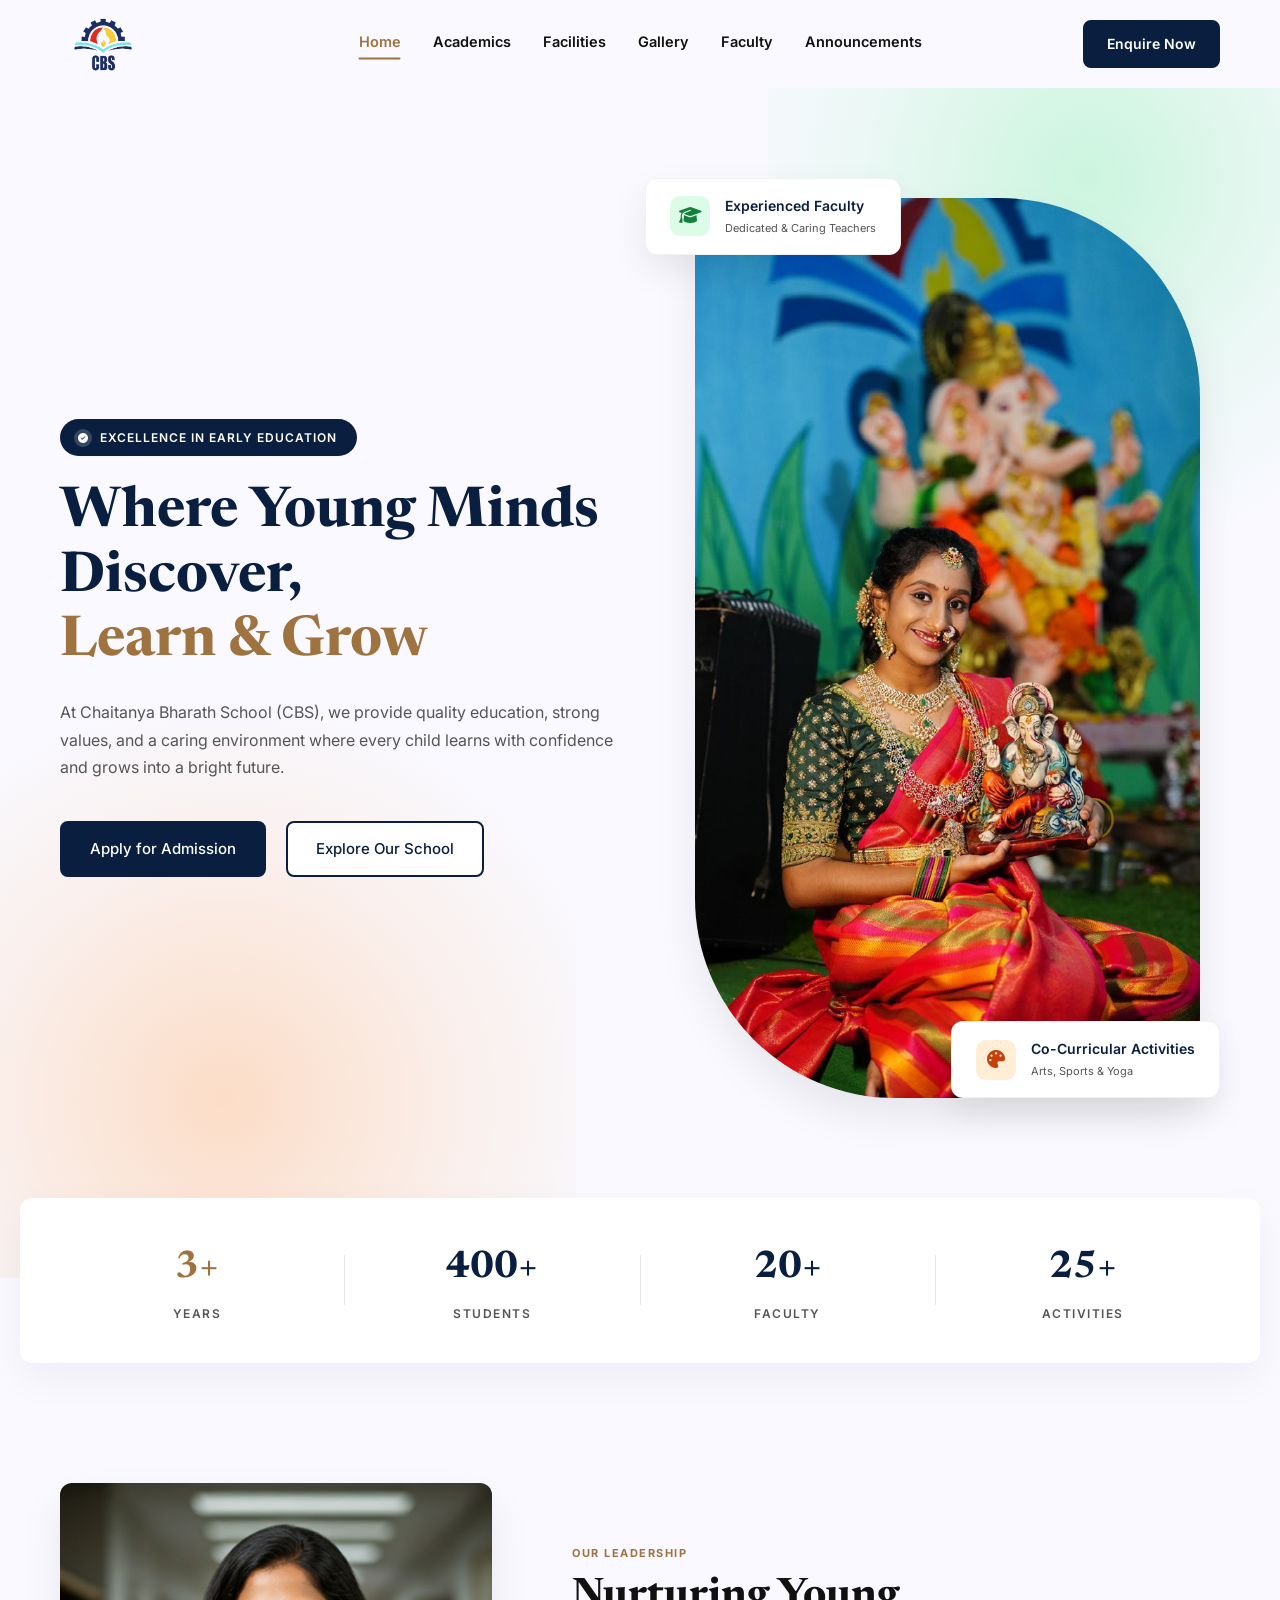
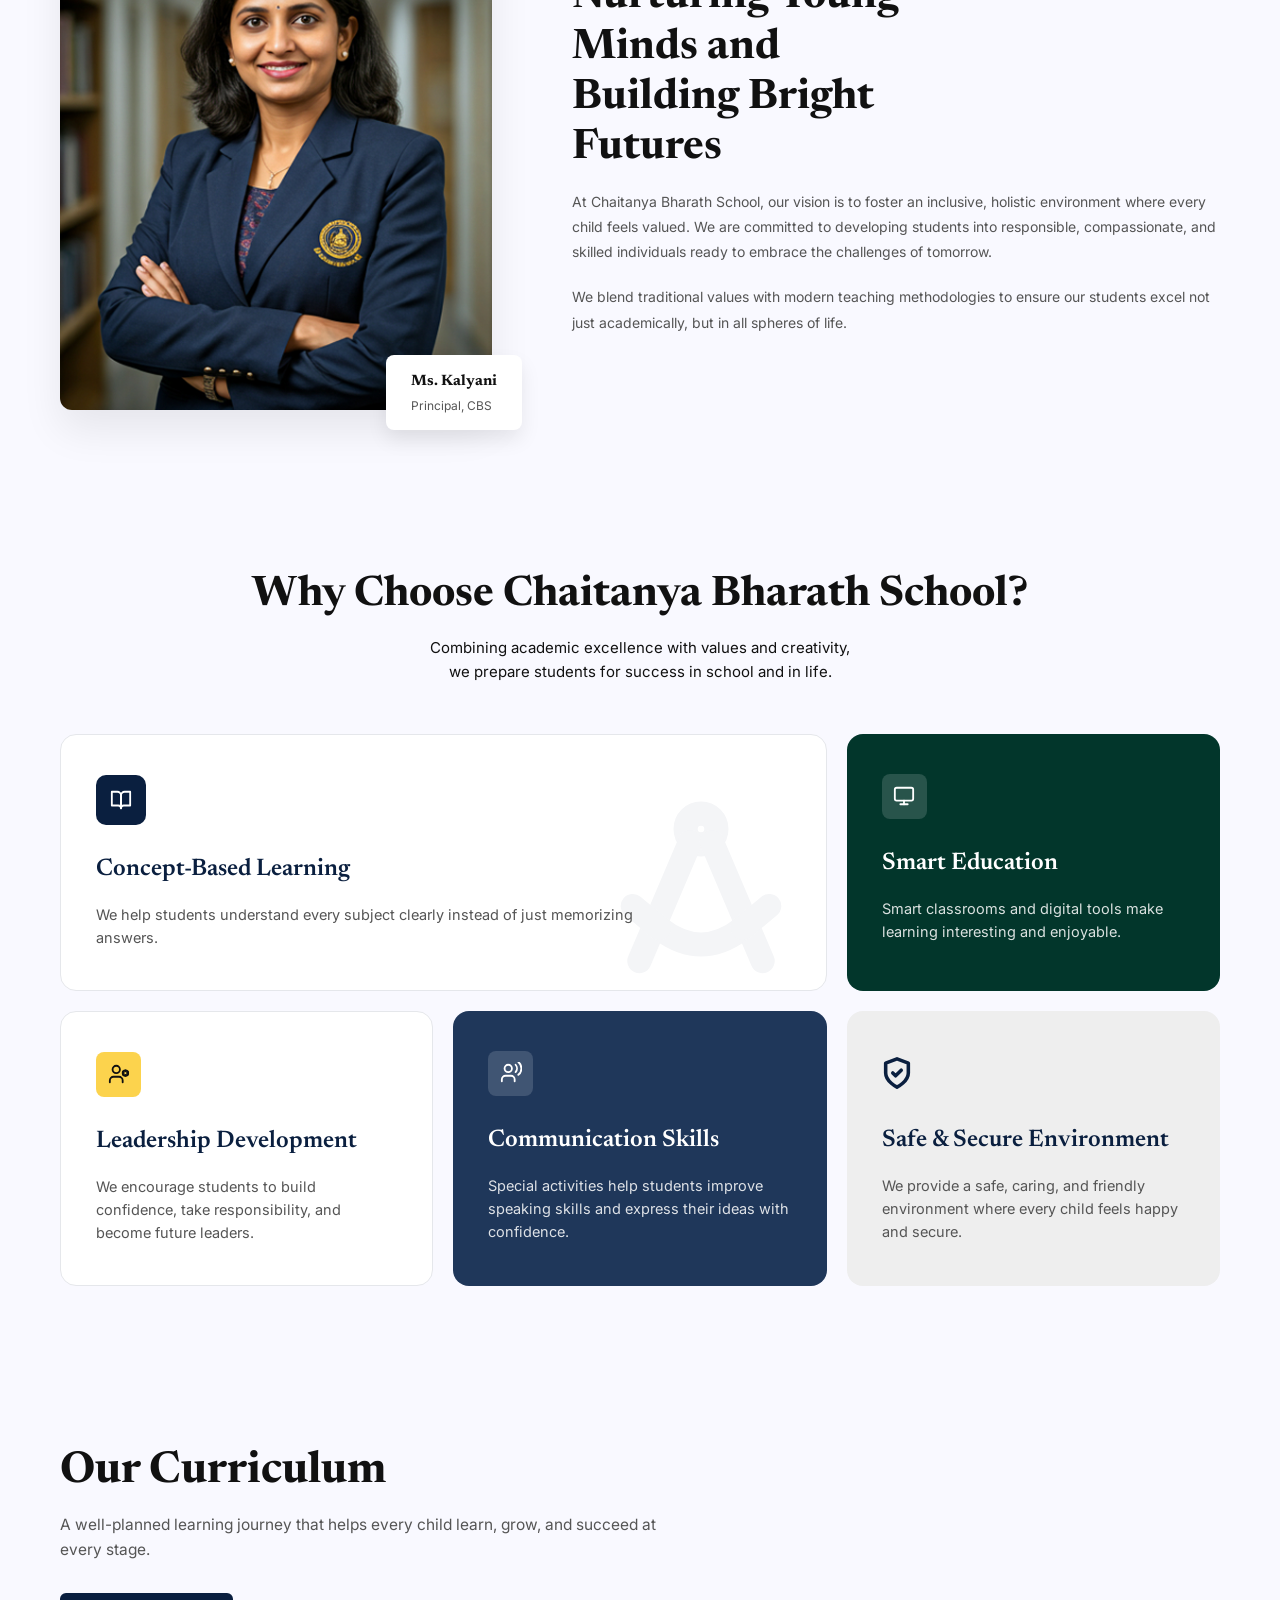
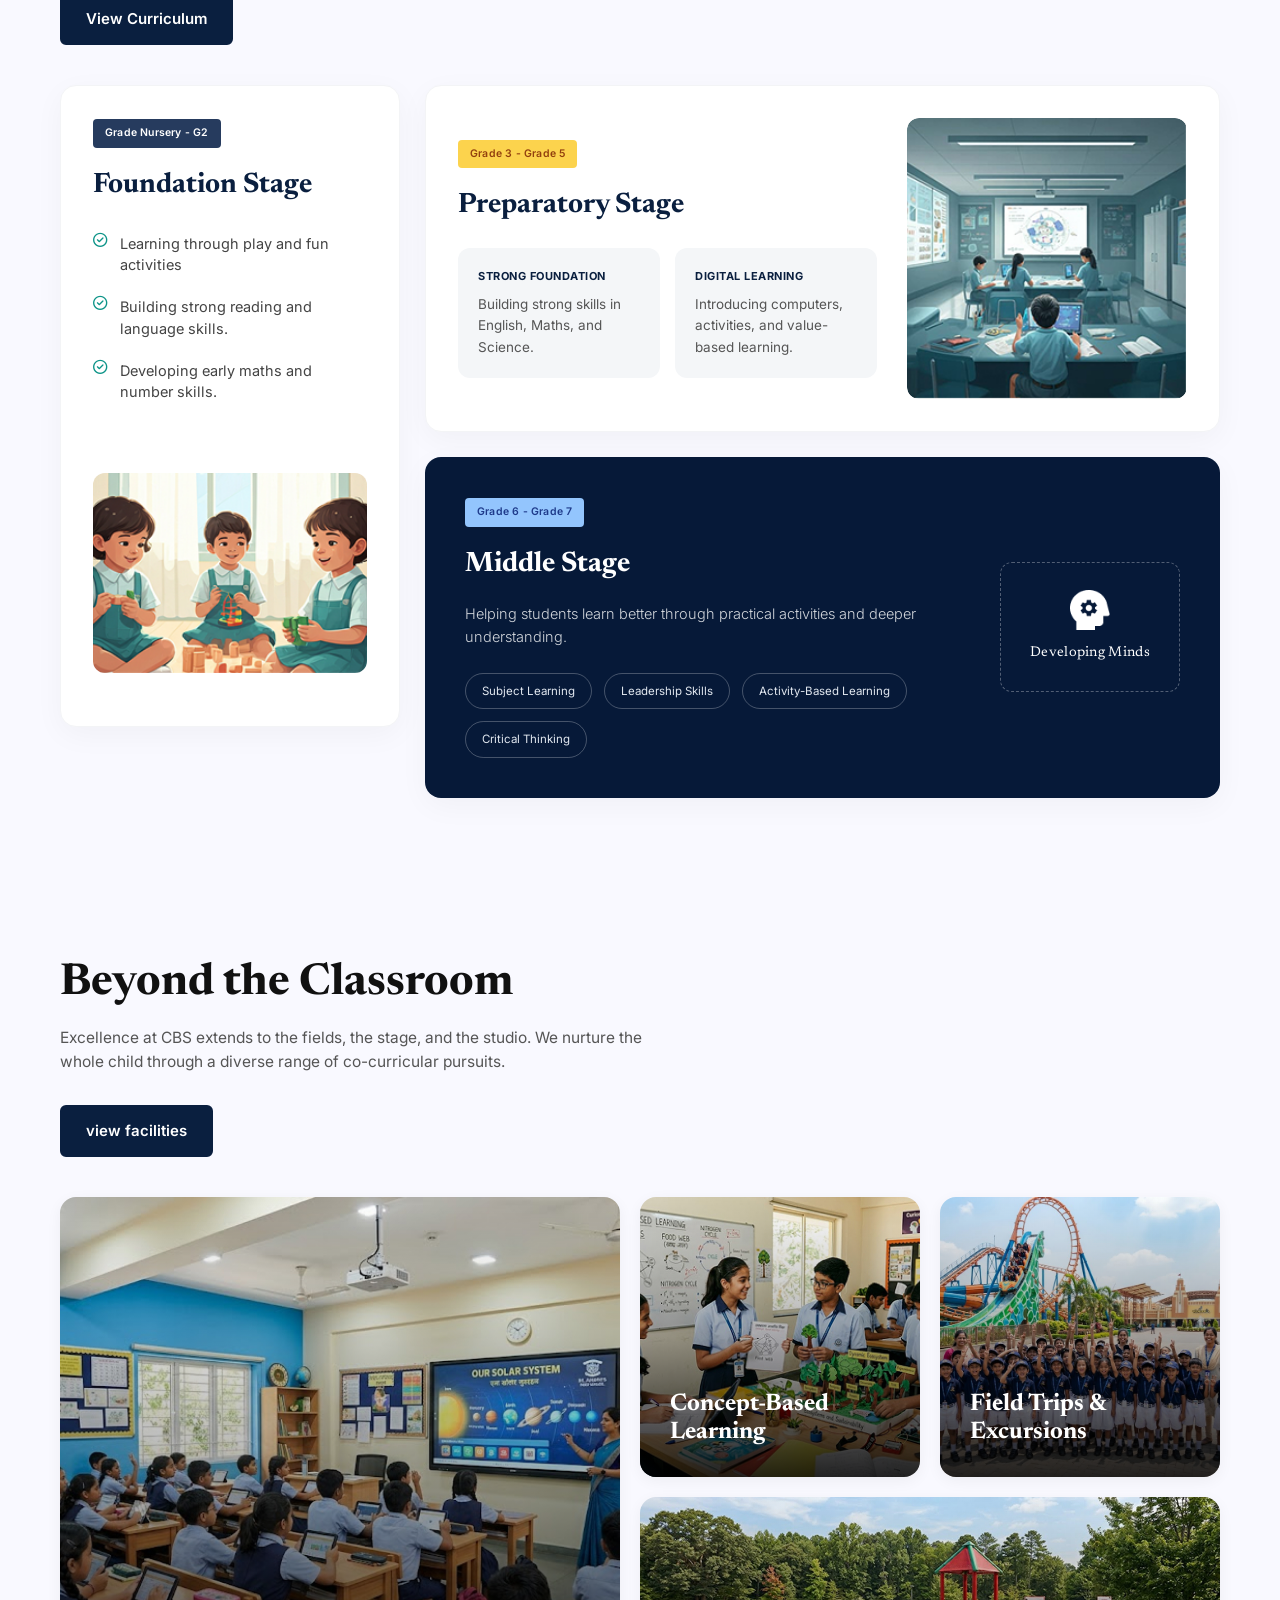
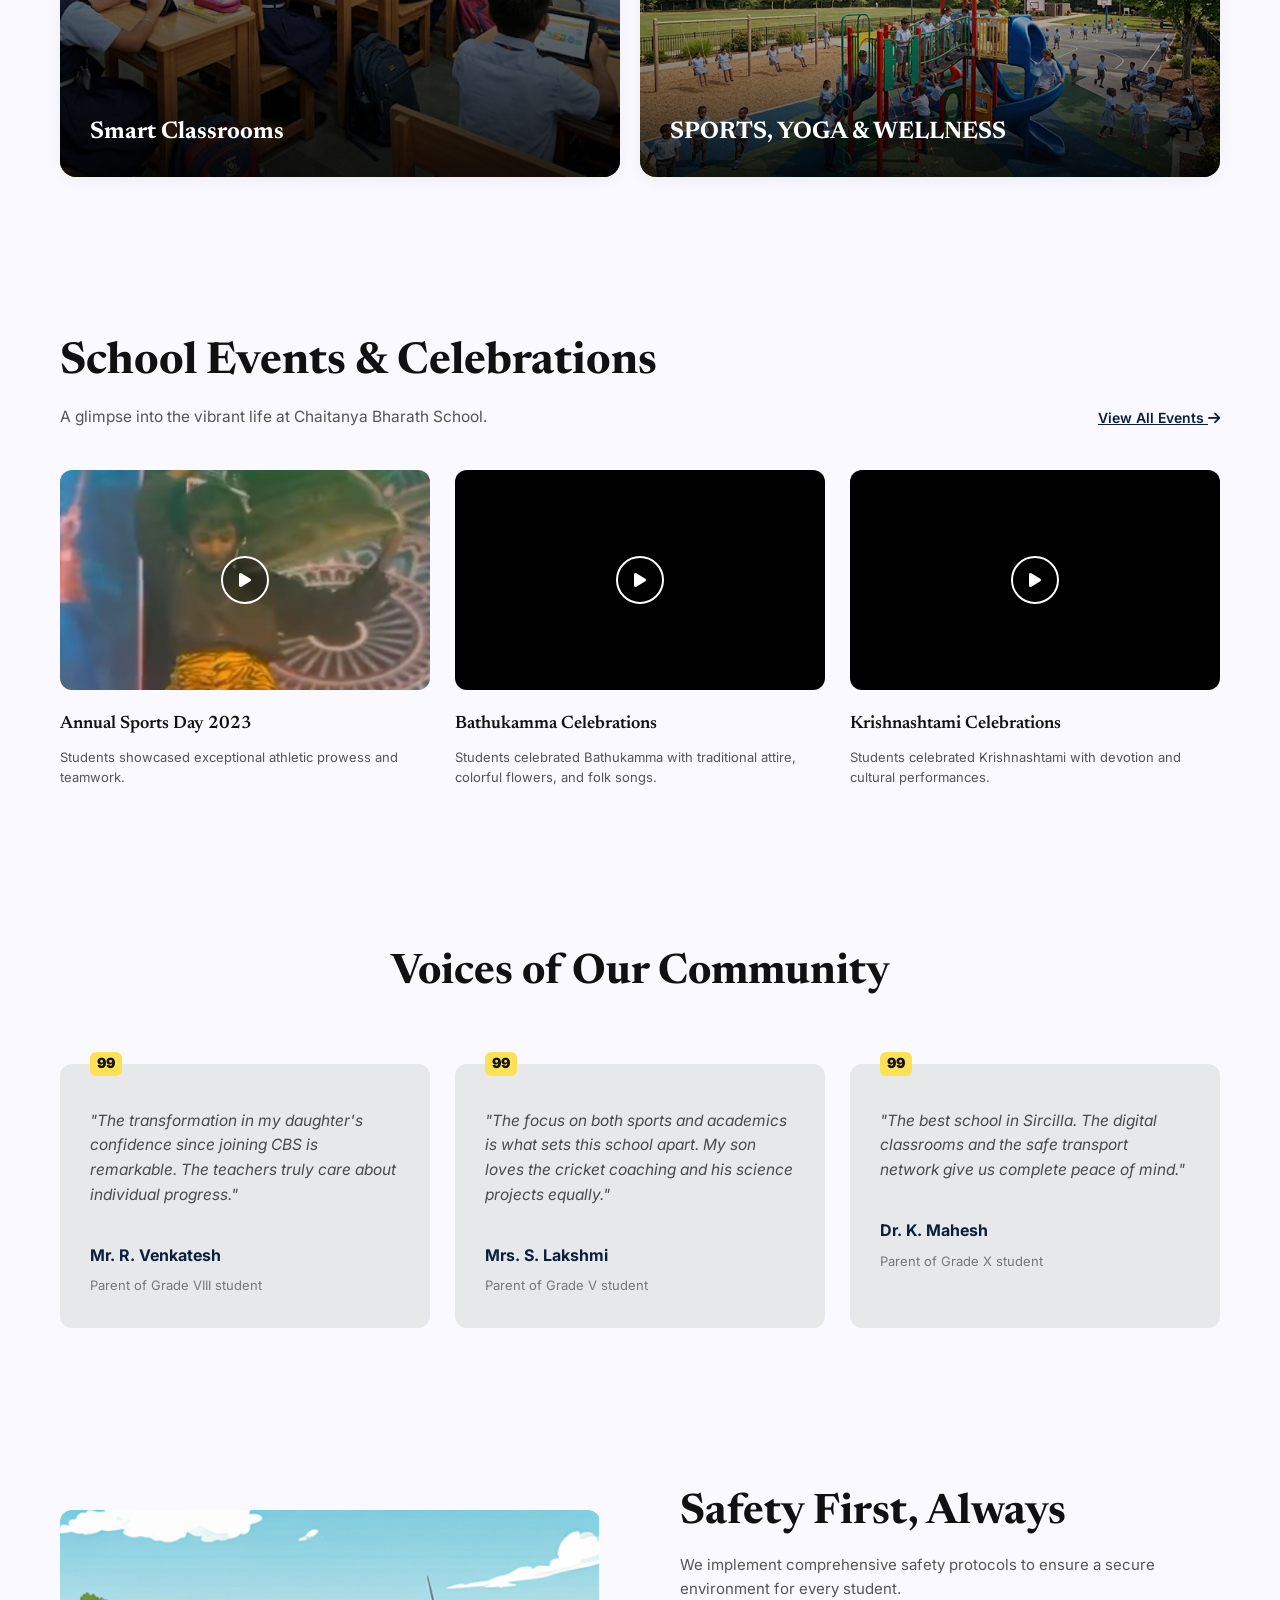
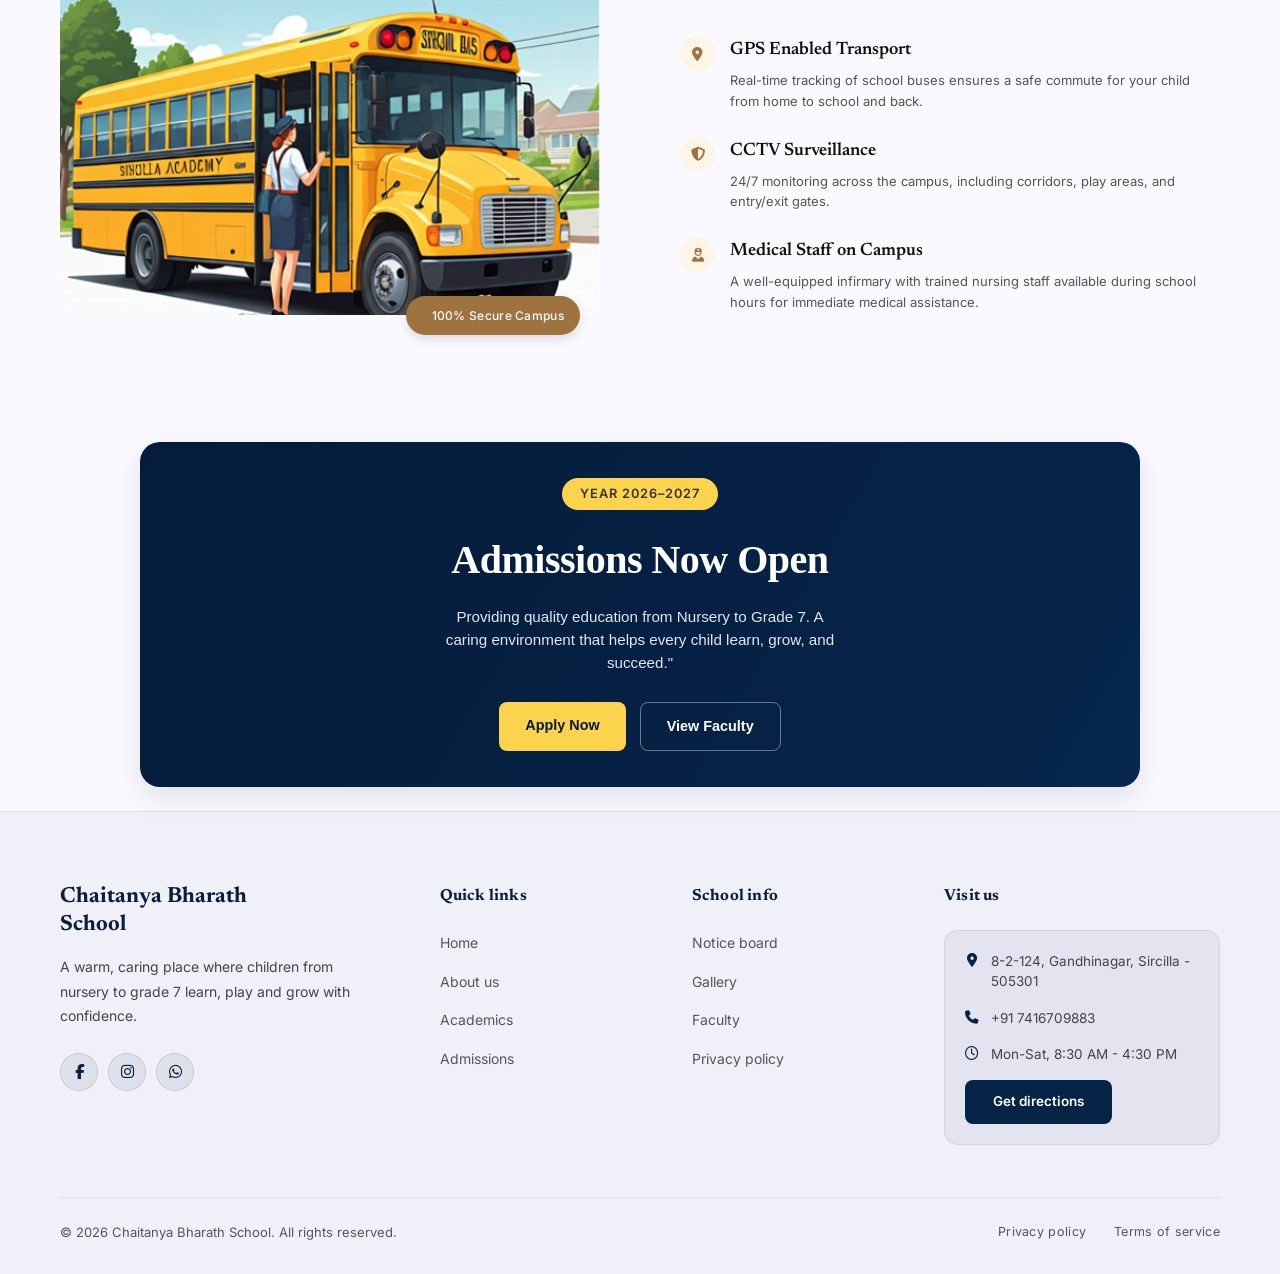
==== index.html @ 5faa3b4c "Add hidden H1 for SEO" ====
<!DOCTYPE html>
<html lang="en">
<head>
<meta charset="UTF-8">
<meta name="viewport" content="width=device-width, initial-scale=1.0">

<!-- ============ PRIMARY SEO META TAGS ============ -->
<title>Chaitanya Bharath School | Best English Medium School in Sircilla</title>
<meta name="description" content="Chaitanya Bharath School in Sircilla offers quality English medium education from Nursery to Grade 7 with smart classrooms, experienced teachers, sports, personality development, and holistic learning. Admissions open.">
<meta name="robots" content="index, follow, max-image-preview:large">
<meta name="author" content="Chaitanya Bharath School">

<!-- NOTE: replace with your real live domain before publishing -->
<link rel="canonical" href="https://www.chaitanyabharathschool.com/">

<!-- ============ OPEN GRAPH (Facebook / WhatsApp / LinkedIn) ============ -->
<meta property="og:type" content="website">
<meta property="og:title" content="Chaitanya Bharath School | Best School in Sircilla">
<meta property="og:description" content="Admissions Open. Nursery to Grade 7. Smart Classrooms. Experienced Faculty. Holistic Learning.">
<meta property="og:image" content="https://www.chaitanyabharathschool.com/hero.jpeg">
<meta property="og:url" content="https://www.chaitanyabharathschool.com/">
<meta property="og:site_name" content="Chaitanya Bharath School">
<meta property="og:locale" content="en_IN">

<!-- ============ TWITTER CARD ============ -->
<meta name="twitter:card" content="summary_large_image">
<meta name="twitter:title" content="Chaitanya Bharath School">
<meta name="twitter:description" content="Best School in Sircilla providing quality education from Nursery to Grade 7.">
<meta name="twitter:image" content="https://www.chaitanyabharathschool.com/hero.jpeg">

<!-- ============ GEO TAGS ============ -->
<meta name="geo.region" content="IN-TG">
<meta name="geo.placename" content="Sircilla">
<meta name="geo.position" content="18.3879366;78.8088325">
<meta name="ICBM" content="18.3879366,78.8088325">

<!-- ============ THEME / ICONS ============ -->
<meta name="theme-color" content="#0A1F44">
<link rel="icon" href="logo1.png">
<link rel="apple-touch-icon" href="logo1.png">

<!-- ============ PERFORMANCE / PWA ============ -->
<link rel="preload" as="image" href="hero.jpeg">
<link rel="dns-prefetch" href="//fonts.googleapis.com">
<link rel="dns-prefetch" href="//fonts.gstatic.com">
<link rel="manifest" href="/manifest.webmanifest">
<meta name="msapplication-TileColor" content="#0A1F44">

<link rel="preconnect" href="https://fonts.googleapis.com">
<link rel="preconnect" href="https://fonts.gstatic.com" crossorigin>
<!-- Updated Fonts: Inter for paragraphs, Newsreader for headings -->
<link href="https://fonts.googleapis.com/css2?family=Inter:wght@300;400;500;600;700&family=Newsreader:opsz,wght@6..72,400;6..72,500;6..72,600;6..72,700&display=swap" rel="stylesheet">
<link rel="stylesheet" href="https://cdnjs.cloudflare.com/ajax/libs/font-awesome/6.4.0/css/all.min.css">
<link rel="stylesheet" href="css/style.css">
<link rel="stylesheet" href="css/homepage.css">

<!-- ============ STRUCTURED DATA (JSON-LD) ============ -->
<script type="application/ld+json">
{
  "@context": "https://schema.org",
  "@type": "School",
  "name": "Chaitanya Bharath School",
  "url": "https://www.chaitanyabharathschool.com",
  "logo": "https://www.chaitanyabharathschool.com/logo1.png",
  "image": "https://www.chaitanyabharathschool.com/hero.jpeg",
  "description": "Chaitanya Bharath School provides quality education from Nursery to Grade 7 with smart classrooms, experienced teachers, sports, and holistic development in Sircilla, Telangana.",
  "telephone": "+91-7416709883",
  "email": "chaitanyabharathschool@gmail.com",
  "address": {
    "@type": "PostalAddress",
    "streetAddress": "8-2-124, Gandhinagar",
    "addressLocality": "Sircilla",
    "addressRegion": "Telangana",
    "postalCode": "505301",
    "addressCountry": "IN"
  },
  "openingHours": [
    "Mo-Sa 08:30-16:30"
  ],
  "hasMap": "https://maps.google.com/?q=8-2-124+Gandhinagar+Sircilla",
  "contactPoint": {
    "@type": "ContactPoint",
    "telephone": "+91-7416709883",
    "contactType": "Admissions"
  },
  "sameAs": [
    "https://www.instagram.com/chaitanyabharathschool"
  ]
}
</script>

<script type="application/ld+json">
{
  "@context": "https://schema.org",
  "@type": "WebSite",
  "name": "Chaitanya Bharath School",
  "url": "https://www.chaitanyabharathschool.com"
}
</script>

<script type="application/ld+json">
{
  "@context": "https://schema.org",
  "@type": "BreadcrumbList",
  "itemListElement": [
    {
      "@type": "ListItem",
      "position": 1,
      "name": "Home",
      "item": "https://www.chaitanyabharathschool.com/"
    }
  ]
}
</script>

<!-- Page loading animation -->
<style>
:root{
--loader-navy:#1f2f6e;
}
html.is-loading{ overflow:hidden; }
#pageLoader{
position:fixed;
inset:0;
z-index:9999;
height:100vh;
display:flex;
flex-direction:column;
align-items:center;
justify-content:center;
background:#ffffff;
transition:opacity 0.5s ease, visibility 0.5s ease;
}
#pageLoader img{
width:110px;
}
#pageLoader .track{
width:220px;
height:6px;
background:#eef0f8;
border-radius:6px;
overflow:hidden;
margin-top:22px;
}
#pageLoader .bar{
height:100%;
width:0%;
border-radius:6px;
background:var(--loader-navy);
animation: barFill 2.2s ease-in-out infinite;
}
@keyframes barFill{
0%{ width:0%; }
90%{ width:100%; }
100%{ width:100%; }
}
#pageLoader.loader-hidden{
opacity:0;
visibility:hidden;
pointer-events:none;
}
.visually-hidden{
position:absolute;
width:1px;
height:1px;
padding:0;
margin:-1px;
overflow:hidden;
clip:rect(0,0,0,0);
white-space:nowrap;
border:0;
}
</style>
</head>
<body class="is-loading">
<h1 class="visually-hidden">Chaitanya Bharath School | Best English Medium School in Sircilla, Telangana</h1>
<div id="pageLoader">
<img src="logo1.png" alt="CBS Logo">
<div class="track"><div class="bar"></div></div>
</div>
<header class="header">
<div class="container">
<a href="#" class="logo-area">
<img src="logo1.png" alt="Chaitanya Bharath School logo" class="logo-image-fixed">
</a>
<nav class="nav-links" id="navLinks" aria-label="Primary Navigation">
<a href="index.html" class="active">Home</a>
<a href="academics.html">Academics</a>
<a href="facilities.html">Facilities</a>
<a href="gallery.html">Gallery</a>
<a href="faculty.html">Faculty</a>
<a href="announcement.html">Announcements</a>
<a href="contact.html" class="nav-cta nav-cta-mobile">Enquire Now</a> <!-- ADD THIS LINE -->
</nav>
<a href="contact.html" class="nav-cta nav-cta-desktop">Enquire Now</a>
<button class="nav-toggle" id="navToggle" aria-label="Toggle menu">
<i class="fa-solid fa-bars"></i>
</button>
</div>
</header>
<section class="hero">
<div class="container">
<!-- Mobile/Tablet: image block comes first -->
<div class="hero-image-wrapper">
<img src="hero.jpeg" alt="Students learning in a smart classroom at Chaitanya Bharath School, Sircilla, Telangana" class="hero-img-main" width="1600" height="900" loading="eager" fetchpriority="high" decoding="async">
<div class="floating-badge badge-top">
<div class="icon-circle icon-green"><i class="fa-solid fa-graduation-cap"></i></div>
<div class="badge-text">
<strong>Experienced Faculty</strong>
<span>Dedicated & Caring Teachers</span>
</div>
</div>
<div class="floating-badge badge-bottom">
<div class="icon-circle icon-orange"><i class="fa-solid fa-palette"></i></div>
<div class="badge-text">
<strong>Co-Curricular Activities</strong>
<span>Arts, Sports & Yoga</span>
</div>
</div>
</div>
<!-- Text content -->
<div class="hero-content">
<div class="hero-tagline">
<i class="fa-solid fa-circle-check"></i> EXCELLENCE IN EARLY EDUCATION
</div>
<h1 class="hero-title">Where Young Minds<br>Discover,<br><span>Learn & Grow</span></h1>
<p class="hero-desc">At Chaitanya Bharath School (CBS), we provide quality education, strong values, and a caring environment where every child learns with confidence and grows into a bright future.</p>
<div class="hero-actions">
<a href="contact.html" class="btn btn-primary">Apply for Admission</a>
<a href="facilities.html" class="btn btn-outline">Explore Our School</a>
</div>
</div>
</div>
</section>
<div class="stats-wrapper container">
<div class="stats-card">
<div class="stat-item"><h3 class="text-gold">3+</h3><p>Years</p></div><div class="stat-divider"></div>
<div class="stat-item"><h3>400+</h3><p>Students</p></div><div class="stat-divider"></div>
<div class="stat-item"><h3>20+</h3><p>Faculty</p></div><div class="stat-divider"></div>
<div class="stat-item"><h3>25+</h3><p>Activities</p></div>
</div>
</div>
<section class="leadership">
<div class="container">
<div class="lead-image">
<img src="principal.jpg" alt="Ms. Kalyani, Principal of Chaitanya Bharath School">
<div class="lead-name">
<h4>Ms. Kalyani</h4>
<p>Principal, CBS</p>
</div>
</div>
<div class="lead-content">
<span class="tagline">Our Leadership</span>
<h2 class="section-title">Nurturing Young<br>Minds and<br>Building Bright<br>Futures</h2>
<p>At Chaitanya Bharath School, our vision is to foster an inclusive, holistic environment where every child feels valued. We are committed to developing students into responsible, compassionate, and skilled individuals ready to embrace the challenges of tomorrow.</p>
<p>We blend traditional values with modern teaching methodologies to ensure our students excel not just academically, but in all spheres of life.</p>
</div>
</div>
</section>
<section class="why-choose">
<div class="container">
<h2 class="section-title">Why Choose Chaitanya Bharath School?</h2>
<p class="section-subtitle" style="margin: 0 auto 40px auto; text-align: center; color: #111;">Combining academic excellence with values and creativity,<br>we prepare students for success in school and in life.</p>
<div class="features-grid">
<!-- Top Row -->
<div class="feature-card feat-concept">
<div class="feature-icon">
<svg width="22" height="22" viewBox="0 0 24 24" fill="none" stroke="currentColor" stroke-width="2" stroke-linecap="round" stroke-linejoin="round">
<path d="M2 3h6a4 4 0 0 1 4 4v14a3 3 0 0 0-3-3H2z"></path><path d="M22 3h-6a4 4 0 0 0-4 4v14a3 3 0 0 1 3-3h7z"></path>
</svg>
</div>
<h4>Concept-Based Learning</h4>
<p style="max-width: 80%;">We help students understand every subject clearly instead of just memorizing answers.</p>
<svg class="watermark-svg" viewBox="0 0 100 100" fill="none" stroke="#f4f5f7" stroke-width="11" stroke-linecap="round" stroke-linejoin="round">
<circle cx="50" cy="20" r="7"></circle>
<line x1="45" y1="26" x2="22" y2="80"></line><line x1="55" y1="26" x2="78" y2="80"></line>
<path d="M 31 65 Q 50 80 69 65"></path>
<line x1="31" y1="65" x2="19" y2="55"></line><line x1="69" y1="65" x2="81" y2="55"></line>
</svg>
</div>
<div class="feature-card feat-smart">
<div class="feature-icon">
<svg width="22" height="22" viewBox="0 0 24 24" fill="none" stroke="currentColor" stroke-width="2" stroke-linecap="round" stroke-linejoin="round">
<rect width="20" height="14" x="2" y="3" rx="2"/><line x1="8" x2="16" y1="21" y2="21"/><line x1="12" x2="12" y1="17" y2="21"/>
</svg>
</div>
<h4>Smart Education</h4>
<p>Smart classrooms and digital tools make learning interesting and enjoyable.</p>
</div>
<!-- Bottom Row -->
<div class="feature-card feat-lead">
<div class="feature-icon">
<svg width="22" height="22" viewBox="0 0 24 24" fill="none" stroke="currentColor" stroke-width="2" stroke-linecap="round" stroke-linejoin="round">
<path d="M16 21v-2a4 4 0 0 0-4-4H6a4 4 0 0 0-4 4v2"/><circle cx="9" cy="7" r="4"/><circle cx="19" cy="11" r="3"/><path d="M19 8v1"/><path d="M19 13v1"/><path d="M21.6 9.5l-.87.5"/><path d="M17.27 12l-.87.5"/><path d="M21.6 12.5l-.87-.5"/><path d="M17.27 10l-.87-.5"/>
</svg>
</div>
<h4>Leadership Development</h4>
<p>We encourage students to build confidence, take responsibility, and become future leaders.</p>
</div>
<div class="feature-card feat-comm">
<div class="feature-icon">
<svg width="22" height="22" viewBox="0 0 24 24" fill="none" stroke="currentColor" stroke-width="2" stroke-linecap="round" stroke-linejoin="round">
<path d="M16 21v-2a4 4 0 0 0-4-4H6a4 4 0 0 0-4 4v2"/><circle cx="9" cy="7" r="4"/><path d="M17 11a6 6 0 0 0 0-8"/><path d="M20 14a9 9 0 0 0 0-14"/>
</svg>
</div>
<h4>Communication Skills</h4>
<p>Special activities help students improve speaking skills and express their ideas with confidence.</p>
</div>
<div class="feature-card feat-safe">
<div class="feature-icon">
<svg width="34" height="34" viewBox="0 0 24 24" fill="none" stroke="currentColor" stroke-width="2.5" stroke-linecap="round" stroke-linejoin="round">
<path d="M12 22s8-4 8-10V5l-8-3-8 3v7c0 6 8 10 8 10z"/><path d="m9 12 2 2 4-4"/>
</svg>
</div>
<h4>Safe & Secure Environment</h4>
<p>We provide a safe, caring, and friendly environment where every child feels happy and secure.</p>
</div>
</div>
</div>
</section>
<section class="curriculum">
<div class="container">
<!-- ADDED MISSING SECTION HEADER BASED ON IMAGE -->
<div class="section-header-new">
<h2 class="section-title">Our Curriculum</h2>
<p class="section-subtitle">A well-planned learning journey that helps every child learn, grow, and succeed at every stage.</p>
<a href="academics.html" class="btn btn-primary">View Curriculum</a>
</div>
<div class="curriculum-grid-new">
<!-- Left Column: Foundation Stage -->
<div class="curr-card-new foundation-card">
<div>
<span class="curr-badge badge-blue-dark">Grade Nursery - G2</span>
<h3>Foundation Stage</h3>
<ul class="curr-list-new">
<li><i class="fa-regular fa-circle-check" style="color:#0d9488"></i> Learning through play and fun activities</li>
<li><i class="fa-regular fa-circle-check" style="color:#0d9488"></i> Building strong reading and language skills.</li>
<li><i class="fa-regular fa-circle-check" style="color:#0d9488"></i> Developing early maths and number skills.</li>
</ul>
</div>
<div class="card-img-bottom">
<img src="foundation.jpg" alt="Foundation stage students learning through play at Chaitanya Bharath School">
</div>
</div>
<!-- Right Column: Prep & Middle Stages -->
<div class="curr-right-col">
<div class="curr-card-new prep-card">
<div class="prep-content">
<div><span class="curr-badge badge-yellow">Grade 3 - Grade 5</span></div>
<h3>Preparatory Stage</h3>
<div class="prep-features">
<div class="prep-feat-box">
<h4>STRONG FOUNDATION</h4>
<p>Building strong skills in English, Maths, and Science.</p>
</div>
<div class="prep-feat-box">
<h4>DIGITAL LEARNING</h4>
<p>Introducing computers, activities, and value-based learning.</p>
</div>
</div>
</div>
<div class="prep-image">
<img src="preparatory.jpg" alt="Preparatory stage students in digital learning classroom">
</div>
</div>
<div class="curr-card-new middle-card">
<div class="middle-content">
<div><span class="curr-badge badge-blue-light">Grade 6 - Grade 7</span></div>
<h3>Middle Stage</h3>
<p>Helping students learn better through practical activities and deeper understanding.</p>
<div class="pill-tags">
<span class="pill">Subject Learning</span>
<span class="pill">Leadership Skills</span>
<span class="pill">Activity-Based Learning</span>
<span class="pill">Critical Thinking</span>
</div>
</div>
<div class="dashed-box">
<img src="Icon.png" alt="Developing Minds icon" style="width: 40px; height: 40px;">
<span>Developing Minds</span>
</div>
</div>
</div>
</div>
</div>
</section>
<section class="beyond">
<div class="container">
<div class="section-header-new">
<h2 class="section-title">Beyond the Classroom</h2>
<p class="section-subtitle">Excellence at CBS extends to the fields, the stage, and the studio. We nurture the whole child through a diverse range of co-curricular pursuits.</p>
<a href="facilities.html" class="btn btn-primary" style="text-transform: lowercase;">view facilities</a>
</div>
<div class="gallery-grid">
<div class="gal-item gal-large">
<img src="smartclassroom.jpg" alt="Smart classroom with digital learning tools at Chaitanya Bharath School">
<div class="overlay"><div class="overlay-content"><h4>Smart Classrooms</h4></div></div>
</div>
<div class="gal-item gal-top-1">
<img src="conceptbased.jpg" alt="Concept-based learning activity at Chaitanya Bharath School">
<div class="overlay"><div class="overlay-content"><h4>Concept-Based<br>Learning</h4></div></div>
</div>
<div class="gal-item gal-top-2">
<img src="trip.jpg" alt="Students on a field trip organized by Chaitanya Bharath School">
<div class="overlay"><div class="overlay-content"><h4>Field Trips & Excursions</h4></div></div>
</div>
<div class="gal-item gal-bottom">
<img src="ground.jpg" alt="Students playing sports and practicing yoga at Chaitanya Bharath School">
<div class="overlay"><div class="overlay-content"><h4 style="text-transform: uppercase;">SPORTS, YOGA & WELLNESS</h4></div></div>
</div>
</div>
</div>
</section>
<section class="events">
<div class="container">
<div class="section-header-new">
<div>
<h2 class="section-title">School Events & Celebrations</h2>
<p class="section-subtitle" style="margin-bottom:0;">A glimpse into the vibrant life at Chaitanya Bharath School.</p>
</div>
<a href="gallery.html" style="color: var(--primary-dark); font-weight: 600; text-decoration: underline; font-size: 14px; font-family: var(--font-body);">View All Events <i class="fa-solid fa-arrow-right"></i></a>
</div>
<div class="events-scroll-wrapper">
<div class="events-grid">
<!-- Event Card 1 -->
<div class="event-card">
<div class="event-vid" onclick="toggleVideo(this)">
<video src="annual1.mp4" poster="annual.png" preload="none"></video>
<div class="play-btn"><i class="fa-solid fa-play"></i></div>
</div>
<h4>Annual Sports Day 2023</h4>
<p>Students showcased exceptional athletic prowess and teamwork.</p>
</div>
<!-- Event Card 2 -->
<div class="event-card">
<div class="event-vid" onclick="toggleVideo(this)">
<video src="annual2.mp4" poster="thumbnails/science-fair.jpg" preload="none"></video>
<div class="play-btn"><i class="fa-solid fa-play"></i></div>
</div>
<h4>Bathukamma Celebrations</h4>
<p>Students celebrated Bathukamma with traditional attire, colorful flowers, and folk songs.</p>
</div>
<!-- Event Card 3 -->
<div class="event-card">
<div class="event-vid" onclick="toggleVideo(this)">
<video src="videos/cultural-fest.mp4" poster="thumbnails/cultural-fest.jpg" preload="none"></video>
<div class="play-btn"><i class="fa-solid fa-play"></i></div>
</div>
<h4>Krishnashtami Celebrations</h4>
<p>Students celebrated Krishnashtami with devotion and cultural performances.</p>
</div>
</div>
</div>
</div>
</section>
<section class="testimonials">
<div class="container">
<h2 class="section-title">Voices of Our Community</h2>
<div class="test-slider-wrapper">
<div class="test-grid" id="testSlider">
<div class="test-card">
<div class="quote-icon">99</div>
<p class="test-text">"The transformation in my daughter's confidence since joining CBS is remarkable. The teachers truly care about individual progress."</p>
<div class="test-author">
<h5>Mr. R. Venkatesh</h5>
<span>Parent of Grade VIII student</span>
</div>
</div>
<div class="test-card">
<div class="quote-icon">99</div>
<p class="test-text">"The focus on both sports and academics is what sets this school apart. My son loves the cricket coaching and his science projects equally."</p>
<div class="test-author">
<h5>Mrs. S. Lakshmi</h5>
<span>Parent of Grade V student</span>
</div>
</div>
<div class="test-card">
<div class="quote-icon">99</div>
<p class="test-text">"The best school in Sircilla. The digital classrooms and the safe transport network give us complete peace of mind."</p>
<div class="test-author">
<h5>Dr. K. Mahesh</h5>
<span>Parent of Grade X student</span>
</div>
</div>
</div>
<div class="test-slider-controls" id="testControls">
<button class="test-slider-btn" id="testPrev" aria-label="Previous testimonial">
<i class="fa-solid fa-chevron-left"></i>
</button>
<div class="test-slider-dots" id="testDots">
<span class="dot active"></span>
<span class="dot"></span>
<span class="dot"></span>
</div>
<button class="test-slider-btn" id="testNext" aria-label="Next testimonial">
<i class="fa-solid fa-chevron-right"></i>
</button>
</div>
</div>
</div>
</section>
<section class="safety">
<div class="container">
<div class="safety-img">
<img src="bus.jpg" alt="School bus with GPS tracking at Chaitanya Bharath School">
<div class="safety-badge"><i class="fa-solid fa-shield-check" style="font-size: 20px;"></i> 100% Secure Campus</div>
</div>
<div class="safety-content">
<h2 class="section-title">Safety First, Always</h2>
<p class="section-subtitle">We implement comprehensive safety protocols to ensure a secure environment for every student.</p>
<div class="safety-list">
<div class="safety-item">
<div class="safety-icon"><i class="fa-solid fa-location-dot"></i></div>
<div><h5>GPS Enabled Transport</h5><p>Real-time tracking of school buses ensures a safe commute for your child from home to school and back.</p></div>
</div>
<div class="safety-item">
<div class="safety-icon"><i class="fa-solid fa-shield-halved"></i></div>
<div><h5>CCTV Surveillance</h5><p>24/7 monitoring across the campus, including corridors, play areas, and entry/exit gates.</p></div>
</div>
<div class="safety-item">
<div class="safety-icon"><i class="fa-solid fa-user-nurse"></i></div>
<div><h5>Medical Staff on Campus</h5><p>A well-equipped infirmary with trained nursing staff available during school hours for immediate medical assistance.</p></div>
</div>
</div>
</div>
</div>
</section>
<section class="cta-wrapper">
<div class="cta-container">
<div class="cta-badge">YEAR 2026–2027</div>
<h2 class="cta-heading">Admissions Now Open</h2>
<p class="cta-description">
Providing quality education from Nursery to Grade 7. A <br>
caring environment that helps every child learn, grow, and <br>
succeed."
</p>
<div class="cta-buttons">
<a href="contact.html" class="btn-primary">Apply Now</a>
<a href="faculty.html" class="btn-secondary">View Faculty</a>
</div>
</div>
</section>
<footer class="footer">
<div class="container">
<div class="footer-grid">
<div>
<div class="footer-logo">Chaitanya Bharath<br>School</div>
<p class="footer-desc">
A warm, caring place where children from nursery to grade 7 learn, play and grow with confidence.
</p>
<div class="social-icons">
<a href="#" target="_blank">
<i class="fa-brands fa-facebook-f"></i>
</a>
<a href="https://www.instagram.com/chaitanyabharathschool?igsh=MTQ3Y3hmZDNmdnh4Mg==" target="_blank">
<i class="fa-brands fa-instagram"></i>
</a>
<a href="https://wa.me/917416709883" target="_blank">
<i class="fa-brands fa-whatsapp"></i>
</a>
</div>
</div>
<div>
<h4>Quick links</h4>
<ul class="footer-links">
<li><a href="index.html">Home</a></li>
<li><a href="academics.html">About us</a></li>
<li><a href="academics.html">Academics</a></li>
<li><a href="contact.html">Admissions</a></li>
</ul>
</div>
<div>
<h4>School info</h4>
<ul class="footer-links">
<li><a href="announcement.html">Notice board</a></li>
<li><a href="gallery.html">Gallery</a></li>
<li><a href="faculty.html">Faculty</a></li>
<li><a href="#">Privacy policy</a></li>
</ul>
</div>
<div>
<h4>Visit us</h4>
<div class="visit-card">
<div class="visit-item"><i class="fa-solid fa-location-dot"></i><span>8-2-124, Gandhinagar, Sircilla - 505301</span></div>
<div class="visit-item"><i class="fa-solid fa-phone"></i><span>+91 7416709883</span></div>
<div class="visit-item"><i class="fa-regular fa-clock"></i><span>Mon-Sat, 8:30 AM - 4:30 PM</span></div>
<a href="#" class="btn-directions">Get directions</a>
</div>
</div>
</div>
<div class="footer-bottom">
<p>&copy; 2026 Chaitanya Bharath School. All rights reserved.</p>
<div class="footer-bottom-links">
<a href="#">Privacy policy</a>
<a href="#">Terms of service</a>
</div>
</div>
</div>
</footer>
<script src="js/main.js"></script>
<script src="js/homepage.js"></script>
<script>
window.addEventListener('load', function () {
var loader = document.getElementById('pageLoader');
document.documentElement.classList.remove('is-loading');
if (loader) {
loader.classList.add('loader-hidden');
loader.addEventListener('transitionend', function () {
loader.remove();
}, { once: true });
}
});
</script>
</body>
</html>
---- css/style.css ----
/* =========================================================
   style.css
   Shared site-wide styles: Colors, Typography, Navbar, Footer
   Used across every page (homepage, academics, contact, etc.)
   ========================================================= */

/* --- Colors & Fonts (CSS variables) --- */
:root {
    --primary-dark: #0a1f3f;
    --primary-light: #16325c;
    --dark-green: #02362b;
    --accent-gold: #9f7340;
    --accent-yellow: #f5b921;
    --bg-page: #F9F9FF;
    --text-dark: #111;
    --text-muted: #555;
    --white: #ffffff;
    --green-text: #22c55e;

    --nav-bg: #ffffff;
    --nav-border: rgba(0,0,0,0.06);

    /* Footer — matches page bg */
    --footer-bg: #F0F0F8;
    --footer-surface: #E4E4F0;
    --footer-text: #444;
    --footer-heading: #0a1f3f;
    --footer-link: #555;
    --footer-link-hover: #9f7340;
    --footer-divider: rgba(0,0,0,0.08);
    --footer-icon-bg: rgba(10,31,63,0.07);

    --font-heading: 'Newsreader', serif;
    --font-body: 'Inter', sans-serif;
}

/* --- Reset --- */
* { margin: 0; padding: 0; box-sizing: border-box; }

/* --- Base --- */
html { overflow-x: clip; }
body { overflow-x: clip; max-width: 100%; }
body { font-family: var(--font-body); color: var(--text-dark); background-color: var(--bg-page); line-height: 1.6; }
a { text-decoration: none; color: inherit; }
ul { list-style: none; }
img { max-width: 100%; display: block; }
.container { max-width: 1200px; margin: 0 auto; padding: 0 20px; }

/* --- Typography --- */
h1, h2, h3, h4, h5, h6 { font-family: var(--font-heading); color: var(--text-dark); }
p { font-family: var(--font-body); }
.section-title { font-size: 42px; margin-bottom: 15px; font-weight: 700; line-height: 1.2; color: var(--text-dark); }
.section-subtitle { color: var(--text-muted); font-size: 15px; margin-bottom: 25px; line-height: 1.6; max-width: 600px; }
.tagline { color: var(--accent-gold); font-size: 11px; text-transform: uppercase; letter-spacing: 1.5px; font-weight: 700; margin-bottom: 10px; display: inline-block; font-family: var(--font-body); }

/* --- Buttons --- */
.btn { display: inline-block; padding: 14px 28px; border-radius: 8px; font-weight: 500; font-size: 15px; cursor: pointer; transition: all 0.3s ease; text-align: center; }
.btn-primary { background-color: var(--primary-dark); color: var(--white); border: 2px solid var(--primary-dark); }
.btn-primary:hover { background-color: var(--primary-light); }
.btn-outline { background-color: var(--white); color: var(--primary-dark); border: 2px solid var(--primary-dark); }
.btn-outline:hover { background-color: var(--primary-dark); color: var(--white); }

/* =========================================================
   Navbar
   ========================================================= */
.header {
    background: var(--bg-page);
    border-bottom: none;
    padding: 14px 0;
    position: sticky;
    top: 0;
    z-index: 100;
    box-shadow: none;
    transition: transform 0.35s ease;
}
.header.scrolled { box-shadow: 0 4px 15px rgba(0,0,0,0.07); }
.header.header-hidden { transform: translateY(-100%); }
.header .container { display: flex; justify-content: space-between; align-items: center; gap: 20px; position: relative; }

.logo-area { display: flex; align-items: center; flex-shrink: 0; z-index: 10; }
.logo-img { display: flex; align-items: center; justify-content: center; flex-shrink: 0; }
.logo-img img { height: 55px; width: auto; object-fit: contain; }
.logo-image-fixed { height: 60px !important; width: auto !important; object-fit: contain; }

.nav-links {
    display: flex; align-items: center; gap: 32px;
    font-size: 14.5px; font-weight: 600; font-family: var(--font-body);
}
@media (min-width: 993px) {
    .nav-links {
        position: absolute; left: 50%; top: 50%; transform: translate(-50%, -50%);
    }
}
.nav-links a { color: var(--text-dark); transition: 0.2s; position: relative; padding-bottom: 4px; white-space: nowrap; }
.nav-links a:hover { color: var(--accent-gold); }
.nav-links a.active { color: var(--accent-gold); }
.nav-links a.active::after { content: ''; position: absolute; left: 0; right: 0; bottom: -2px; height: 2px; background: var(--accent-gold); border-radius: 2px; }

.nav-cta {
    background: var(--primary-dark); color: var(--white) !important;
    padding: 11px 22px; border-radius: 8px; font-weight: 600; font-size: 14px;
    transition: background 0.2s; white-space: nowrap; flex-shrink: 0; border: 2px solid var(--primary-dark);
}
.nav-cta:hover { background: transparent; color: var(--primary-dark) !important; }
.nav-cta-mobile { display: none; }
.nav-toggle { display: none; background: none; border: none; font-size: 22px; color: var(--primary-dark); cursor: pointer; flex-shrink: 0; }

/* =========================================================
   Footer — Light, matches page bg
   ========================================================= */
.footer {
    background: var(--footer-bg);
    padding: 72px 0 32px;
    border-top: 1px solid rgba(0,0,0,0.07);
}
.footer-grid {
    display: grid;
    grid-template-columns: 1.6fr 1fr 1fr 1.3fr;
    gap: 40px;
    margin-bottom: 52px;
}

.footer-logo { font-family: var(--font-heading); font-size: 22px; font-weight: 700; color: var(--footer-heading); margin-bottom: 16px; line-height: 1.25; }
.footer-desc { color: var(--footer-text); font-size: 14px; margin-bottom: 24px; line-height: 1.75; max-width: 90%; }

.social-icons { display: flex; gap: 10px; }
.social-icons a {
    width: 38px; height: 38px; border-radius: 50%;
    background: var(--footer-icon-bg);
    border: 1px solid rgba(10,31,63,0.12);
    display: flex; align-items: center; justify-content: center;
    color: var(--footer-text); font-size: 15px;
    transition: background 0.25s, color 0.25s, border-color 0.25s;
}
.social-icons a:hover { background: var(--accent-gold); color: var(--white); border-color: var(--accent-gold); }

.footer h4 { font-family: var(--font-heading); font-size: 16px; margin-bottom: 20px; font-weight: 700; color: var(--footer-heading); letter-spacing: 0.2px; }

.footer-links li { margin-bottom: 13px; }
.footer-links a { font-size: 14px; color: var(--footer-link); transition: color 0.2s; font-family: var(--font-body); }
.footer-links a:hover { color: var(--footer-link-hover); }

.visit-card { background: var(--footer-surface); border: 1px solid rgba(0,0,0,0.07); padding: 20px; border-radius: 14px; }
.visit-item { display: flex; gap: 12px; font-size: 13.5px; color: var(--footer-text); margin-bottom: 16px; line-height: 1.5; font-family: var(--font-body); align-items: flex-start; }

/* ✅ UPDATED — icons now dark navy */
.visit-item i { color: var(--primary-dark); margin-top: 3px; width: 14px; text-align: center; flex-shrink: 0; }

/* ✅ UPDATED — button now dark navy */
.btn-directions {
    display: block; width: fit-content; margin: 12px 0 0 0;
    background: var(--primary-dark); color: var(--white);
    padding: 11px 28px; border-radius: 8px; font-size: 13.5px; font-weight: 600;
    font-family: var(--font-body); transition: background 0.2s, opacity 0.2s;
    border: 2px solid var(--primary-dark);
}
.btn-directions:hover { background: transparent; color: var(--primary-dark); }

.footer-bottom {
    padding-top: 24px; border-top: 1px solid var(--footer-divider);
    font-size: 13px; color: var(--footer-link);
    display: flex; justify-content: space-between; align-items: center;
    font-family: var(--font-body);
}
.footer-bottom-links { display: flex; gap: 28px; }
.footer-bottom-links a { color: var(--footer-link); font-size: 12.5px; letter-spacing: 0.3px; transition: color 0.2s; }
.footer-bottom-links a:hover { color: var(--footer-link-hover); }

/* =========================================================
   Responsive
   ========================================================= */
@media (max-width: 992px) {
    .nav-links {
        position: fixed; top: 0; right: 0; left: auto; bottom: 0;
        width: 280px; height: 100vh; background: var(--bg-page);
        flex-direction: column; align-items: flex-start; gap: 0;
        padding: 80px 24px 20px;
        box-shadow: -6px 0 30px rgba(10,31,63,0.12);
        transform: translateX(100%); visibility: hidden; pointer-events: none;
        transition: none;
        overflow-y: auto; z-index: 999;
    }
    body.nav-ready .nav-links {
        transition: transform 0.35s ease-in-out, visibility 0.35s;
    }
    .nav-links.nav-open { transform: translateX(0); visibility: visible; pointer-events: auto; }
    .nav-links a { width: 100%; padding: 15px 0; border-bottom: 1px solid rgba(10,31,63,0.07); }
    .nav-links a.active::after { display: none; }
    .nav-toggle { display: block; position: relative; z-index: 1000; }
    .nav-cta-desktop { display: none; }
    .nav-cta-mobile {
        display: block;
        text-align: center;
        margin-top: 20px;
        padding: 14px 22px !important;
        border-radius: 8px;
        border-bottom: none !important;
    }
    .footer-grid { grid-template-columns: 1fr 1fr; }
}

@media (max-width: 700px) {
    .footer { padding: 50px 0 24px; }
    .visit-card { padding: 16px; width: 80%; max-width: 100%; }
}

@media (max-width: 600px) {
    .footer-grid { grid-template-columns: 1fr; gap: 35px; }
    .footer-bottom { flex-direction: column; gap: 12px; text-align: center; }
    .section-title { font-size: 30px; }
    .container { padding: 0 16px; }
}

@media (max-width: 420px) {
    .logo-image-fixed { height: 45px !important; }
    .nav-cta { padding: 10px 16px; font-size: 13px; }
}

@media (prefers-reduced-motion: reduce) {
    .header, .nav-links { transition: none !important; }
}
---- css/homepage.css ----
/* =========================================================
   Homepage Specific Styles (home.css)
   ========================================================= */

/* --- Hero Section --- */
.hero {
    background-color: var(--bg-page);
    padding: 90px 0 160px;
    position: relative;
    overflow: hidden;
}

/* Prevent single-word line breaks site-wide on mobile */
.section-title,
.section-subtitle,
.hero-title,
.hero-desc,
.lead-content p,
.feature-card h4,
.feature-card p,
.foundation-card h3,
.prep-content h3,
.middle-content h3,
.middle-content p,
.overlay-content h4,
.safety-item h5,
.safety-item p,
.cta-heading,
.cta-description,
.curr-list-new li,
.test-text {
    word-break: normal;
    overflow-wrap: break-word;
    hyphens: none;
}

/* Prevent any horizontal overflow site-wide */
html { overflow-x: clip; }
body { overflow-x: clip; max-width: 100%; }
.hero::before {
    /* Peach/orange gradient glow - bottom left */
    content: '';
    position: absolute;
    left: -10%;
    bottom: -20%;
    width: 55%;
    height: 70%;
    background: radial-gradient(circle, rgba(255, 186, 130, 0.45) 0%, rgba(255, 186, 130, 0.15) 45%, rgba(255, 186, 130, 0) 75%);
    z-index: 0;
    pointer-events: none;
}
.hero::after {
    /* Green gradient glow - top right */
    content: '';
    position: absolute;
    right: -10%;
    top: -25%;
    width: 50%;
    height: 65%;
    background: radial-gradient(circle, rgba(134, 239, 172, 0.4) 0%, rgba(134, 239, 172, 0.12) 45%, rgba(134, 239, 172, 0) 75%);
    z-index: 0;
    pointer-events: none;
}
.hero .container { display: flex; align-items: center; gap: 60px; position: relative; z-index: 1; }
.hero-content { flex: 1.1; }
.hero-tagline {
    color: var(--white);
    background: var(--primary-dark);
    font-size: 12px;
    text-transform: uppercase;
    letter-spacing: 1px;
    font-weight: 600;
    margin-bottom: 25px;
    display: inline-flex;
    align-items: center;
    gap: 8px;
    font-family: var(--font-body);
    padding: 9px 20px 9px 14px;
    border-radius: 999px;
}
.hero-tagline i {
    background: rgba(255, 255, 255, 0.18);
    width: 18px;
    height: 18px;
    border-radius: 50%;
    display: flex;
    align-items: center;
    justify-content: center;
    font-size: 10px;
    flex-shrink: 0;
}
.hero-title { font-size: 56px; line-height: 1.15; margin-bottom: 25px; font-weight: 700; color: var(--primary-dark); }
.hero-title span { color: var(--accent-gold); }
.hero-desc { color: var(--text-muted); margin-bottom: 40px; font-size: 16px; line-height: 1.7; max-width: 90%; }
.hero-actions { display: flex; gap: 20px; }

.hero-image-wrapper { flex: 1; position: relative; display: flex; justify-content: flex-end; padding: 20px; order: 2; }
.hero-content { order: 1; }
.hero-img-main { width: 100%; aspect-ratio: 1 / 1; object-fit: cover; border-radius: 40px 200px 40px 200px; box-shadow: 0 20px 40px rgba(0,0,0,0.08); }
.floating-badge { position: absolute; background: var(--white); padding: 16px 24px; border-radius: 12px; border: 1px solid rgba(0,0,0,0.05); box-shadow: 0 15px 35px rgba(0,0,0,0.08); display: flex; align-items: center; gap: 15px; z-index: 2; font-family: var(--font-body); }
.badge-text { display: flex; flex-direction: column; }
.badge-text strong { color: var(--primary-dark); font-size: 14px; font-weight: 600; margin-bottom: 3px;}
.badge-text span { color: var(--text-muted); font-size: 11px; }
.badge-top { top: 0px; left: -30px; }
.badge-bottom { bottom: 20px; right: 0px; }
.icon-circle { width: 40px; height: 40px; border-radius: 10px; display: flex; align-items: center; justify-content: center; font-size: 18px;}
.icon-green { background: #dcfce7; color: #15803d; }
.icon-orange { background: #ffedd5; color: #c2410c; }

/* --- Stats Section --- */
.stats-wrapper { margin-top: -80px; position: relative; z-index: 10; margin-bottom: 80px;}
.stats-card { background: var(--white); border-radius: 12px; box-shadow: 0 15px 40px rgba(0,0,0,0.05); padding: 40px 30px; display: flex; justify-content: space-between; align-items: center;}
.stat-item { text-align: center; flex: 1; font-family: var(--font-body); }
.stat-item h3 { font-size: 38px; font-weight: 700; color: var(--primary-dark); font-family: var(--font-heading); margin-bottom: 5px; display: flex; align-items: center; justify-content: center;}
.stat-item h3.text-gold { color: var(--accent-gold); }
.stat-item p { font-size: 12px; color: var(--text-muted); text-transform: uppercase; letter-spacing: 1.5px; font-weight: 600; }
.stat-divider { width: 1px; height: 50px; background-color: #e5e7eb; }

/* --- Leadership / About --- */
.leadership { padding: 40px 0 80px; background-color: var(--bg-page); }
.leadership .container { display: flex; align-items: center; gap: 80px; }
.lead-image { flex: 0.8; position: relative; }
.lead-image img { border-radius: 12px; width: 100%; box-shadow: 0 20px 40px rgba(0,0,0,0.08); }
.lead-name { position: absolute; bottom: -20px; right: -30px; background: var(--white); padding: 15px 25px; border-radius: 8px; box-shadow: 0 10px 20px rgba(0,0,0,0.08); font-family: var(--font-body); max-width: 200px; }
.lead-name h4 { font-family: var(--font-heading); font-size: 15px; margin-bottom: 2px; }
.lead-name p { font-size: 12px; color: var(--text-muted); }
.lead-content { flex: 1.2; }
.lead-content p { color: var(--text-muted); margin-bottom: 20px; font-size: 14px; line-height: 1.8; }

/* --- Why Choose Us --- */
.why-choose { padding: 80px 0; background-color: var(--bg-page); text-align: center; overflow: visible; }
.features-grid { display: grid; grid-template-columns: repeat(3, 1fr); gap: 20px; margin-top: 50px; text-align: left; }
.feature-card { padding: 40px 35px; border-radius: 16px; position: relative; display: flex; flex-direction: column; justify-content: flex-start; }
.feature-card h4 { font-family: var(--font-heading); font-size: 24px; margin-bottom: 15px; font-weight: 600; color: var(--primary-dark); }
.feature-card p { font-size: 14.5px; color: var(--text-muted); line-height: 1.6; }
.feature-icon { width: 45px; height: 45px; border-radius: 8px; display: flex; align-items: center; justify-content: center; margin-bottom: 25px; font-size: 18px; }
.feature-icon svg { display: block; }

/* Concept Card */
.feat-concept { grid-column: span 2; background: var(--white); border: 1px solid #e5e7eb; overflow: hidden; }
.feat-concept .feature-icon { background: var(--primary-dark); color: var(--white); width: 50px; height: 50px; border-radius: 10px; }
.feat-concept h4, .feat-concept p, .feat-concept .feature-icon { position: relative; z-index: 2; }
.watermark-svg { position: absolute; right: 15px; bottom: -15px; width: 220px; height: 220px; z-index: 1; pointer-events: none; }

/* Other Cards */
.feat-smart { grid-column: span 1; background: var(--dark-green); }
.feat-smart .feature-icon { background: rgba(255,255,255,0.15); color: var(--white); }
.feat-smart h4, .feat-smart p { color: var(--white); }
.feat-smart p { opacity: 0.85; }

.feat-lead { grid-column: span 1; background: var(--white); border: 1px solid #e5e7eb; }
.feat-lead .feature-icon { background: #fcd34d; color: var(--text-dark); }

.feat-comm { grid-column: span 1; background: #1f375a; }
.feat-comm .feature-icon { background: rgba(255,255,255,0.15); color: var(--white); }
.feat-comm h4, .feat-comm p { color: var(--white); }
.feat-comm p { opacity: 0.85; }

.feat-safe { grid-column: span 1; background: #eeeeee; border: none; }
.feat-safe .feature-icon { background: transparent; color: var(--primary-dark); font-size: 32px; justify-content: flex-start; width: auto; margin-left: -2px; }

/* --- Curriculum --- */
.curriculum { padding: 80px 0; background-color: var(--bg-page); }
.section-header-new { margin-bottom: 40px; display: flex; flex-direction: column; align-items: flex-start; }
.section-header-new .section-title { font-size: 44px; margin-bottom: 15px; color: #111; }
.section-header-new .section-subtitle { color: var(--text-muted); font-size: 15.5px; line-height: 1.6; }
.section-header-new .btn { border-radius: 6px; margin-top: 5px; padding: 12px 24px; font-weight: 600; font-family: var(--font-body); }

.curriculum-grid-new { display: grid; grid-template-columns: 340px 1fr; gap: 25px; }
.curr-card-new { background: var(--white); border-radius: 16px; box-shadow: 0 8px 30px rgba(0,0,0,0.04); overflow: hidden; display: flex; flex-direction: column; border: 1px solid #f3f4f6; }

/* Foundation Card */
.foundation-card { padding: 32px; display: flex; flex-direction: column; height: 90%; }
.foundation-card h3 { font-size: 28px; margin: 15px 0 25px; font-family: var(--font-heading); color: var(--primary-dark); }
.curr-list-new { list-style: none; padding: 0; margin-bottom: 25px; font-family: var(--font-body); }
.curr-list-new li { display: flex; gap: 12px; margin-bottom: 20px; color: #444; font-size: 14.5px; line-height: 1.5; }
.card-img-bottom { margin-top: 45px; width: 100%; }
.card-img-bottom img { width: 100%; height: 200px; object-fit: cover; border-radius: 12px; display: block; }

/* Right Column Wrapper */
.curr-right-col { display: flex; flex-direction: column; gap: 25px; }

/* Preparatory Stage Card */
.prep-card { flex-direction: row; padding: 32px; gap: 30px; align-items: stretch; }
.prep-content { flex: 1; display: flex; flex-direction: column; justify-content: center;}
.prep-content h3 { font-size: 28px; margin: 15px 0 20px; font-family: var(--font-heading); color: var(--primary-dark); }
.prep-features { display: flex; gap: 15px; }
.prep-feat-box { background: #f4f6f8; padding: 20px; border-radius: 12px; flex: 1; font-family: var(--font-body); }
.prep-feat-box h4 { font-size: 11px; font-family: var(--font-body); font-weight: 700; letter-spacing: 0.5px; margin-bottom: 8px; color: var(--primary-dark); text-transform: uppercase;}
.prep-feat-box p { font-size: 13.5px; color: var(--text-muted); line-height: 1.6; }
.prep-image { width: 280px; border-radius: 12px; overflow: hidden; flex-shrink: 0; display: flex; }
.prep-image img { width: 100%; height: 100%; object-fit: cover; border-radius: 12px; }

/* Middle Stage Card */
.middle-card { background: #061938; color: var(--white); flex-direction: row; align-items: center; justify-content: space-between; padding: 40px; border: none;}
.middle-content { flex: 1; padding-right: 40px;}
.middle-content h3 { font-size: 28px; margin: 15px 0 15px; font-family: var(--font-heading); color: var(--white); }
.middle-content p { color: #d1d5db; font-size: 14.5px; line-height: 1.6; margin-bottom: 25px; font-weight: 300; max-width: 95%;}
.pill-tags { display: flex; flex-wrap: wrap; gap: 12px; font-family: var(--font-body); }
.pill { border: 1px solid rgba(255,255,255,0.25); padding: 8px 16px; border-radius: 30px; font-size: 11.5px; color: #e2e8f0; }

.dashed-box { border: 1.5px dashed rgba(255,255,255,0.3); border-radius: 12px; width: 180px; height: 130px; display: flex; flex-direction: column; align-items: center; justify-content: center; gap: 12px; flex-shrink: 0;}
.dashed-box span { font-size: 14px; color: var(--white); font-family: var(--font-heading); letter-spacing: 0.3px;}

/* Badges */
.curr-badge { display: inline-block; padding: 6px 12px; border-radius: 4px; font-size: 10.5px; font-weight: 600; letter-spacing: 0.2px; font-family: var(--font-body);}
.badge-blue-dark { background: #263b5e; color: var(--white); }
.badge-yellow { background: #fcd34d; color: #92400e; }
.badge-blue-light { background: #93c5fd; color: #1e3a8a; }

/* --- Beyond the Classroom --- */
.beyond { padding: 80px 0; background: var(--bg-page); }
.gallery-grid { display: grid; grid-template-columns: 2fr 1fr 1fr; grid-template-rows: 280px 280px; gap: 20px; margin-top: 40px;}
.gal-item { position: relative; border-radius: 16px; overflow: hidden; box-shadow: 0 4px 15px rgba(0,0,0,0.05);}
.gal-item img { width: 100%; height: 100%; object-fit: cover; transition: transform 0.5s ease; }
.gal-item:hover img { transform: scale(1.05); }
.gal-item .overlay { position: absolute; inset: 0; background: linear-gradient(to top, rgba(0,0,0,0.85) 0%, rgba(0,0,0,0.3) 50%, transparent 100%); display: flex; align-items: flex-end; padding: 30px; }
.overlay-content h4 { color: var(--white); font-family: var(--font-heading); font-size: 24px; margin: 0; font-weight: 700; line-height: 1.2;}
.overlay-content p { color: rgba(255,255,255,0.85); font-size: 14px; margin: 8px 0 0 0; line-height: 1.5; font-weight: 300;}
.gal-large { grid-row: 1 / span 2; grid-column: 1 / 2; }
.gal-top-1 { grid-column: 2 / 3; grid-row: 1 / 2; }
.gal-top-2 { grid-column: 3 / 4; grid-row: 1 / 2; }
.gal-bottom { grid-column: 2 / span 2; grid-row: 2 / 3; }

/* --- Events --- */
.events { padding: 80px 0; background: var(--bg-page); }
.events .section-header-new { flex-direction: row; justify-content: space-between; align-items: flex-end; margin-bottom: 40px;}
.events-grid { display: grid; grid-template-columns: repeat(3, 1fr); gap: 25px; }
.event-card { cursor: pointer; }
.event-vid { position: relative; border-radius: 12px; overflow: hidden; margin-bottom: 20px; height: 220px; background: #000; cursor: pointer; }
.event-vid img { width: 100%; height: 100%; object-fit: cover; opacity: 0.6; }

/* Video fills the card exactly like the thumbnail */
.event-vid video { width: 100%; height: 100%; object-fit: cover; display: block; }

/* Play/Pause button */
.play-btn {
    position: absolute;
    top: 50%; left: 50%;
    transform: translate(-50%, -50%);
    width: 48px; height: 48px;
    border-radius: 50%;
    border: 2px solid var(--white);
    background: rgba(0,0,0,0.35);
    display: flex; align-items: center; justify-content: center;
    color: var(--white);
    font-size: 16px;
    transition: opacity 0.3s ease, background 0.3s ease;
    pointer-events: none;
    z-index: 2;
    opacity: 1;
}

/* Hide the play button while the video is actively playing */
.event-vid.playing .play-btn {
    opacity: 0;
}

.event-card h4 { font-family: var(--font-heading); font-size: 18px; margin-bottom: 8px; font-weight: 600; }
.event-card p { font-size: 13px; color: var(--text-muted); line-height: 1.6;}

/* --- Testimonials --- */
.testimonials { padding: 80px 0; background: var(--bg-page); text-align: center; }
.test-grid { 
    display: grid; 
    grid-template-columns: repeat(3, 1fr); 
    gap: 25px; 
    margin-top: 50px; 
    text-align: left;
    padding-top: 15px;
}
.test-card { 
    background: #E7E8E9; 
    padding: 45px 30px 30px; 
    border-radius: 12px; 
    position: relative; 
}
.quote-icon { 
    background: #FCE154; 
    color: #111; 
    width: 32px; 
    height: 24px; 
    border-radius: 6px; 
    display: flex; 
    align-items: center; 
    justify-content: center; 
    font-size: 14px;
    font-weight: 900;
    font-family: var(--font-body);
    position: absolute;
    top: -12px;
    left: 30px;
}
.test-text { 
    font-size: 15.5px; 
    color: #4a4a4a; 
    font-style: italic; 
    margin-bottom: 35px; 
    line-height: 1.6;
    font-family: var(--font-body);
}
.test-author h5 { 
    font-family: var(--font-body); 
    font-size: 16px; 
    color: var(--primary-dark); 
    font-weight: 700; 
    margin-bottom: 4px; 
}
.test-author span { 
    font-size: 13px; 
    color: #777; 
    font-family: var(--font-body);
}

/* --- Safety Section --- */
.safety { padding: 80px 0; background: var(--bg-page);}
.safety .container { display: flex; align-items: center; gap: 80px; }
.safety-img { flex: 1; position: relative; }
.safety-img img { border-radius: 12px; width: 100%;}
.safety-badge { position: absolute; bottom: -20px; right: 20px; background: var(--accent-gold); color: var(--white); padding: 10px 16px; border-radius: 30px; display: inline-flex; align-items: center; gap: 10px; font-weight: 500; font-size: 12px; letter-spacing: 0.3px; box-shadow: 0 4px 12px rgba(0,0,0,0.12); font-family: var(--font-body); }
.safety-content { flex: 1; }
.safety-list { margin-top: 35px; }
.safety-item { display: flex; gap: 15px; margin-bottom: 25px; }
.safety-icon { width: 35px; height: 35px; background: #fdf5e6; border-radius: 50%; display: flex; align-items: center; justify-content: center; color: var(--accent-gold); flex-shrink: 0; font-size: 14px;}
.safety-item h5 { font-family: var(--font-heading); font-size: 18px; margin-bottom: 5px; font-weight: 600;}
.safety-item p { font-size: 13px; color: var(--text-muted); line-height: 1.6;}

/* --- CTA Section --- */
.cta-wrapper {
    padding: 24px 20px;
    display: flex;
    justify-content: center;
    background-color: transparent;
}
.cta-container {
    background-color: #051b3b;
    border-radius: 20px;
    padding: 36px 32px;
    max-width: 1000px;
    width: 100%;
    text-align: center;
    display: flex;
    flex-direction: column;
    align-items: center;
    box-shadow: 0 10px 30px rgba(0, 0, 0, 0.1);
}
.cta-badge {
    background-color: #fbd34d;
    color: #333;
    font-size: 0.8rem;
    font-weight: 600;
    letter-spacing: 1px;
    padding: 6px 18px;
    border-radius: 50px;
    margin-bottom: 18px;
    text-transform: uppercase;
}
.cta-heading {
    color: #ffffff;
    font-family: 'Playfair Display', Georgia, serif;
    font-size: 2.5rem;
    font-weight: 600;
    margin: 0 auto 14px auto; /* Modified to center with auto margins */
    letter-spacing: -0.5px;
    text-align: center; /* Ensures text is center aligned */
}
.cta-description {
    color: #e2e8f0;
    font-family: sans-serif;
    font-size: 0.95rem;
    line-height: 1.5;
    margin: 0 auto 28px auto; /* Modified to center block via margin auto */
    max-width: 550px;
    text-align: center; /* Ensures text is center aligned */
}
.cta-buttons {
    display: flex;
    gap: 14px;
    justify-content: center;
}
.cta-buttons a {
    text-decoration: none;
    padding: 12px 26px;
    border-radius: 8px;
    font-weight: 700;
    font-family: sans-serif;
    font-size: 0.9rem;
    transition: all 0.3s ease;
    display: inline-block;
}
.cta-buttons a.btn-primary,
.cta-buttons a:first-child {
    background-color: #fbd34d !important;
    color: #051b3b !important;
    border: none !important;
}
.cta-buttons a.btn-secondary,
.cta-buttons a:last-child {
    background-color: transparent !important;
    color: #ffffff !important;
    border: 1px solid rgba(255,255,255,0.4) !important;
}

/* =========================================================
   Responsive Overrides for Homepage
   ========================================================= */
@media(max-width: 1024px) {
    /* ---- Hero: image first, content below (matches reference image) ---- */
    .hero { padding: 20px 0 100px; overflow-x: hidden; }
    .hero .container {
        flex-direction: column;
        text-align: center;
        gap: 0;
        overflow-x: clip;
    }
    /* Image block — show first via order */
    .hero-image-wrapper {
        order: -1;
        width: 100%;
        max-width: 480px;
        margin: 0 auto;
        justify-content: center;
        padding: 50px 40px 30px;
        position: relative;
        box-sizing: border-box;
    }
    .hero-img-main {
        /* Organic blob shape matching the reference */
        border-radius: 50% 45% 55% 40% / 45% 55% 40% 50%;
        width: 100%;
        max-width: 360px;
        aspect-ratio: 1 / 1;
        display: block;
        margin: 0 auto;
    }
    /* Badge top-left — floating above image */
    .badge-top {
        position: absolute;
        top: 14px;
        left: 0px;
        right: auto;
        bottom: auto;
        margin: 0;
        padding: 8px 12px;
        gap: 8px;
        border-radius: 10px;
        display: flex;
        max-width: 200px;
    }
    /* Badge bottom-right — floating below image */
    .badge-bottom {
        position: absolute;
        bottom: 14px;
        right: 0px;
        left: auto;
        top: auto;
        margin: 0;
        padding: 8px 12px;
        gap: 8px;
        border-radius: 10px;
        display: flex;
        max-width: 200px;
    }
    .badge-text strong { font-size: 12px; }
    .badge-text span { font-size: 10px; }
    .icon-circle { width: 32px; height: 32px; font-size: 14px; flex-shrink: 0; }

    /* Content below image */
    .hero-content {
        order: 1;
        padding: 24px 16px 10px;
        width: 100%;
        box-sizing: border-box;
    }
    .hero-tagline { justify-content: center; }
    .hero-actions { justify-content: center; flex-wrap: wrap; }

    /* Other tablet adjustments */
    .hero::before { top: auto; bottom: -40px; left: -20%; width: 80%; height: 380px; }
    .hero::after { top: -8%; right: -18%; width: 65%; height: 38%; }
    .curriculum-grid-new { grid-template-columns: 1fr; }
    .prep-card { flex-direction: column; text-align: left; padding: 24px; }
    .prep-image { width: 100%; height: auto; }
    .middle-card { flex-direction: column; align-items: flex-start; gap: 30px; padding: 28px; }
    .middle-content { padding-right: 0; }
    .section-header-new.events-header,
    .events .section-header-new { flex-direction: column; align-items: flex-start; gap: 15px; }
    .gallery-grid { gap: 16px; }
}

@media(max-width: 992px) {
    .hero { padding-bottom: 120px; }
    .hero-title { font-size: 42px; }
    .stats-wrapper { margin-top: -40px; }
    .stats-card {
        flex-wrap: nowrap;
        justify-content: space-between;
        gap: 12px;
        padding: 28px 20px;
    }
    .stat-divider { display: block; }
    .stat-item { flex: 1; margin-bottom: 0; white-space: nowrap; }
    .leadership .container, .safety .container { flex-direction: column; }
    .features-grid, .events-grid, .test-grid { grid-template-columns: 1fr; }
    .feat-concept { grid-column: span 1; }
    .gallery-grid { grid-template-columns: 1fr 1fr; grid-template-rows: auto; gap: 12px; }
    .gal-large { grid-column: 1 / 2; grid-row: 1 / 3; min-height: 280px; }
    .gal-top-1 { grid-column: 2 / 3; grid-row: 1 / 2; height: 130px; }
    .gal-top-2 { grid-column: 2 / 3; grid-row: 2 / 3; height: 130px; }
    .gal-bottom { grid-column: 1 / -1; grid-row: auto; height: 130px; }
    .prep-features { flex-direction: column; }
}

@media(max-width: 900px) {
    .why-choose, .curriculum, .beyond, .events, .testimonials, .safety, .leadership { padding: 32px 0; }
    .section-header-new .section-title { font-size: 32px; }
    .foundation-card h3, .prep-content h3, .middle-content h3 { font-size: 22px; }
    .curr-list-new li { margin-bottom: 12px; }
    .card-img-bottom { display: none; }
    .why-choose .section-subtitle { margin: 0 auto 30px auto !important; }
    .events-grid { grid-template-columns: 1fr 1fr; }
    .test-grid { grid-template-columns: 1fr 1fr; }
    .safety-badge { font-size: 11.5px; padding: 12px 16px; }
}

@media(max-width: 768px) {
    .cta-heading { font-size: 2rem; }
    .cta-buttons { flex-direction: column; align-items: center; width: 100%; }
    .cta-buttons a { width: auto; min-width: 200px; max-width: 280px; text-align: center; }
}

@media(max-width: 700px) {
    .hero { padding: 10px 0 100px; }
    .hero-title { font-size: 34px; margin-bottom: 14px; }
    .hero-desc { max-width: 100%; margin-bottom: 24px; }
    .hero-tagline { justify-content: center; margin-bottom: 14px; }
    .hero-image-wrapper { padding: 30px 30px 16px; max-width: 100%; }
    .hero-img-main { max-width: 220px; }
    .badge-top { left: 0px; top: 8px; padding: 7px 10px; max-width: 170px; }
    .badge-bottom { right: 0px; bottom: 8px; padding: 7px 10px; max-width: 170px; }
    .badge-text strong { font-size: 11px; }
    .badge-text span { font-size: 9px; }
    .icon-circle { width: 26px; height: 26px; font-size: 12px; }
    .hero::before { top: auto; bottom: -20px; width: 90%; height: 300px; left: -25%; }
    .hero::after { top: -10%; width: 80%; height: 36%; right: -25%; }
    .stats-card { padding: 24px 16px; gap: 15px; }
    .stat-item h3 { font-size: 26px; }
    .stat-item p { font-size: 10.5px; letter-spacing: 1px; }
    .prep-card { flex-direction: column; }
    .prep-image { width: 100%; height: 200px; }
    .middle-card { padding: 24px; }
    .dashed-box { width: 100%; height: 100px; }
    .gallery-grid { grid-template-columns: 1fr 1fr; grid-template-rows: auto; gap: 10px; }
    .gal-large { grid-column: 1 / 2; grid-row: 1 / 3; min-height: 300px; height: auto; }
    .gal-top-1 { grid-column: 2 / 3; grid-row: 1 / 2; height: 145px; }
    .gal-top-2 { grid-column: 2 / 3; grid-row: 2 / 3; height: 145px; }
    .gal-bottom { grid-column: 1 / -1; grid-row: auto; height: 160px; }
    .gal-item .overlay { padding: 14px; }
    .gal-large .overlay { padding: 20px; }
    .overlay-content h4 { font-size: 15px; line-height: 1.2; font-weight: 500; opacity: 0.88; }
    .gal-large .overlay-content h4 { font-size: 20px; font-weight: 500; opacity: 0.88; }
    .overlay-content p { display: none; }
    .events-grid, .test-grid { grid-template-columns: 1fr; }
    .event-vid { height: 200px; }
    .safety .container { gap: 40px; }
    .safety-img { padding-bottom: 20px; }
    .safety-badge { position: absolute; bottom: 0px; left: 16px; right: auto; border-radius: 30px; padding: 8px 14px; font-size: 12px; }
    .cta-container { padding: 32px 20px; }
    .cta-heading { font-size: 1.9rem !important; }
    .cta-description br { display: none; }
}

@media(max-width: 600px) {
    .hero-actions { flex-direction: column; }
    .hero-actions .btn { width: 100%; }
}

@media(max-width: 450px) {
    /* Fix section-subtitle awkward line breaks (e.g. "creativity," orphan)
       in the Why Choose section and any other centered subtitle */
    .section-subtitle {
        font-size: 14px;
        line-height: 1.65;
        max-width: 100% !important;
        text-align: center;
    }
    /* Remove manual <br> tags inside subtitles so text reflows naturally */
    .section-subtitle br {
        display: none;
    }
    /* Ensure the why-choose subtitle is never constrained */
    .why-choose .section-subtitle {
        max-width: 100% !important;
        width: 100%;
        padding: 0 4px;
    }
}

@media(max-width: 420px) {
    .hero-title { font-size: 28px; }
    .stats-card { gap: 20px; padding: 22px 16px; }
    .stat-item h3 { font-size: 22px; }
    .stat-item p { font-size: 9.5px; }
    .feature-card { padding: 28px 22px; }
    .foundation-card { padding: 22px; }
    .test-card { padding: 35px 20px 22px; }
}

/* =========================================================
   340px — smallest supported viewport
   ========================================================= */
@media(max-width: 380px) {
    /* Hero */
    .hero-title { font-size: 24px; line-height: 1.2; }
    .hero-desc { font-size: 14px; }
    .hero-tagline { font-size: 10px; padding: 7px 14px 7px 10px; }
    .hero-image-wrapper { padding: 24px 16px 12px; }
    .hero-img-main { max-width: 180px; }
    .badge-top { max-width: 140px; padding: 6px 8px; left: 0; top: 6px; }
    .badge-bottom { max-width: 140px; padding: 6px 8px; right: 0; bottom: 6px; }
    .badge-text strong { font-size: 10px; }
    .badge-text span { font-size: 8px; }
    .icon-circle { width: 22px; height: 22px; font-size: 10px; }

    /* Stats — wrap to 2x2 grid instead of cramped row */
    .stats-card {
        display: grid;
        grid-template-columns: 1fr 1fr;
        gap: 16px;
        padding: 20px 14px;
    }
    .stat-divider { display: none; }
    .stat-item h3 { font-size: 20px; }
    .stat-item p { font-size: 8.5px; letter-spacing: 0.5px; }

    /* Section titles */
    .section-header-new .section-title { font-size: 24px; }
    .section-title { font-size: 24px !important; }
    .section-subtitle { font-size: 13px !important; }

    /* Leadership */
    .lead-name { right: 0; padding: 10px 14px; }
    .lead-name h4 { font-size: 13px; }

    /* Why Choose stacking cards */
    .feature-card { padding: 22px 16px; min-height: 28vh; }
    .feature-card h4 { font-size: 18px; }
    .feature-card p { font-size: 13px; }

    /* Curriculum */
    .foundation-card { padding: 16px; }
    .foundation-card h3,
    .prep-content h3,
    .middle-content h3 { font-size: 18px; }
    .curr-list-new li { font-size: 13px; gap: 8px; }
    .prep-feat-box { padding: 12px; }
    .prep-feat-box p { font-size: 12px; }
    .middle-card { padding: 16px; gap: 16px; }
    .pill { padding: 5px 10px; font-size: 10px; }
    .dashed-box { height: 70px; }

    /* Gallery */
    .gal-top-1, .gal-top-2 { height: 110px; }
    .gal-large { min-height: 230px; }
    .gal-bottom { height: 120px; }
    .overlay-content h4 { font-size: 13px; }
    .gal-large .overlay-content h4 { font-size: 16px; }

    /* Safety */
    .safety-badge { font-size: 11px; padding: 7px 12px; left: 10px; }
    .safety-item h5 { font-size: 15px; }

    /* CTA */
    .cta-container { padding: 24px 14px; border-radius: 14px; }
    .cta-heading { font-size: 1.5rem !important; }
    .cta-description { font-size: 0.85rem; }
    .cta-buttons a { padding: 10px 16px; font-size: 0.82rem; }

    /* Testimonials */
    .test-card { padding: 30px 14px 18px; }
    .test-text { font-size: 13.5px; }

    /* Events */
    .event-card { width: 230px; }
    .event-vid { height: 140px; }
}

/* =========================================================
   Events: Horizontal Scroll on Mobile/Tablet
   ========================================================= */
.events-scroll-wrapper {
    /* Desktop: no special wrapper behaviour */
}

@media(max-width: 1024px) {
    .features-grid {
        display: block !important;
        margin-top: 30px;
        overflow: visible !important;
    }
    .feature-card {
        position: sticky;
        top: 90px;
        margin-bottom: 0;
        min-height: 35vh;
        box-shadow: 0 -10px 30px rgba(0,0,0,0.08);
        overflow: hidden;
    }
    .feat-concept { overflow: hidden; }
    .feature-card:nth-child(1) { z-index: 1; }
    .feature-card:nth-child(2) { z-index: 2; }
    .feature-card:nth-child(3) { z-index: 3; }
    .feature-card:nth-child(4) { z-index: 4; }
    .feature-card:nth-child(5) { z-index: 5; }
    .feature-card + .feature-card { margin-top: 16px; }
}

/* Entrance animation: cards fade/slide up into place as they enter view */
@media(max-width: 1024px) {
    .js .feature-card {
        opacity: 0;
        transform: translateY(70px) scale(0.94);
        transition: transform 0.7s cubic-bezier(0.22, 1, 0.36, 1), opacity 0.6s ease;
    }
    .js .feature-card.in-view {
        opacity: 1;
        transform: translateY(0) scale(1);
    }
}

@media(max-width: 1024px) {
    .events-scroll-wrapper {
        overflow-x: auto;
        -webkit-overflow-scrolling: touch;
        scrollbar-width: none;
        padding-bottom: 12px;
        margin: 0 -20px;
        padding-left: 20px;
        padding-right: 20px;
    }
    .events-scroll-wrapper::-webkit-scrollbar { display: none; }

    .events-grid {
        display: flex !important;
        flex-wrap: nowrap !important;
        grid-template-columns: unset !important;
        gap: 18px;
        width: max-content;
    }
    .event-card {
        width: 280px;
        flex-shrink: 0;
    }
    .event-vid { height: 180px; }
}

@media(max-width: 700px) {
    .event-card { width: 260px; }
    .event-vid { height: 160px; }
}

/* =========================================================
   Testimonials: Slider on Mobile/Tablet
   ========================================================= */
.test-slider-wrapper { position: relative; }

/* Slider controls: hidden on desktop */
.test-slider-controls {
    display: none;
    align-items: center;
    justify-content: center;
    gap: 20px;
    margin-top: 28px;
}
.test-slider-btn {
    width: 42px;
    height: 42px;
    border-radius: 50%;
    border: 2px solid var(--primary-dark, #061938);
    background: transparent;
    color: var(--primary-dark, #061938);
    font-size: 15px;
    cursor: pointer;
    display: flex;
    align-items: center;
    justify-content: center;
    transition: background 0.2s, color 0.2s;
    flex-shrink: 0;
}
.test-slider-btn:hover {
    background: var(--primary-dark, #061938);
    color: #fff;
}
.test-slider-dots { display: flex; gap: 8px; }
.test-slider-dots .dot {
    width: 8px;
    height: 8px;
    border-radius: 50%;
    background: #ccc;
    transition: background 0.25s, transform 0.25s;
    cursor: pointer;
}
.test-slider-dots .dot.active {
    background: var(--primary-dark, #061938);
    transform: scale(1.3);
}
/* =========================================================
   ANIMATION ADDITIONS
   ========================================================= */

/* ── 1. KEYFRAMES ───────────────────────────────────────── */

@keyframes fadeSlideUp {
    from { opacity: 0; transform: translateY(28px); }
    to   { opacity: 1; transform: translateY(0); }
}

@keyframes fadeSlideLeft {
    from { opacity: 0; transform: translateX(-60px); }
    to   { opacity: 1; transform: translateX(0); }
}

@keyframes fadeSlideRight {
    from { opacity: 0; transform: translateX(60px); }
    to   { opacity: 1; transform: translateX(0); }
}

@keyframes float {
    0%, 100% { transform: translateY(0px); }
    50%       { transform: translateY(-7px); }
}

@keyframes iconPulse {
    0%, 100% { transform: scale(1); }
    50%       { transform: scale(1.14); }
}

@keyframes ctaShimmer {
    0%   { background-position: 0% 50%; }
    50%  { background-position: 100% 50%; }
    100% { background-position: 0% 50%; }
}

@keyframes scaleIn {
    from { opacity: 0; transform: scale(0.6); }
    to   { opacity: 1; transform: scale(1); }
}

/* ── 2. HERO STAGGER ────────────────────────────────────── */

.hero-in .hero-tagline,
.hero-in .hero-title,
.hero-in .hero-desc,
.hero-in .hero-actions,
.hero-in .hero-image-wrapper {
    opacity: 0;
    animation: fadeSlideUp 0.75s cubic-bezier(0.22, 1, 0.36, 1) forwards;
}
.hero-in .hero-tagline        { animation-delay: 0.05s; }
.hero-in .hero-title          { animation-delay: 0.18s; }
.hero-in .hero-desc           { animation-delay: 0.30s; }
.hero-in .hero-actions        { animation-delay: 0.42s; }
.hero-in .hero-image-wrapper  { animation-delay: 0.10s; }

/* ── 3. FLOATING BADGES BOB ─────────────────────────────── */

.badge-top {
    animation: float 3.8s ease-in-out infinite;
    animation-delay: 0s;
}
.badge-bottom {
    animation: float 3.8s ease-in-out infinite;
    animation-delay: 1.6s;   /* out of phase */
}

/* ── 4. SECTION SCROLL-REVEAL ───────────────────────────── */

.js .reveal {
    opacity: 0;
    transform: translateY(32px);
    transition: opacity 0.65s ease, transform 0.65s cubic-bezier(0.22, 1, 0.36, 1);
}
.js .reveal.revealed {
    opacity: 1;
    transform: translateY(0);
}

/* ── 5. FEATURE ICON PULSE ON HOVER (desktop) ───────────── */

@media (min-width: 1025px) {
    .feature-card:hover .feature-icon {
        animation: iconPulse 0.35s ease;
    }
}

/* ── 6. CTA SHIMMER ─────────────────────────────────────── */

.cta-container {
    background: linear-gradient(
        120deg,
        #051b3b 0%,
        #062448 35%,
        #0a2f5c 50%,
        #062448 65%,
        #051b3b 100%
    );
    background-size: 250% 250%;
    animation: ctaShimmer 8s ease infinite;
}

/* ── 7. CURRICULUM CARDS – LEFT / RIGHT SLIDE ───────────── */

/* Foundation card (left column) slides in from left */
.js .curr-card-new.slide-left {
    opacity: 0;
    transform: translateX(-60px);
    transition: opacity 0.7s ease, transform 0.7s cubic-bezier(0.22, 1, 0.36, 1);
}
/* Right column cards slide in from right */
.js .curr-card-new.slide-right {
    opacity: 0;
    transform: translateX(60px);
    transition: opacity 0.7s ease, transform 0.7s cubic-bezier(0.22, 1, 0.36, 1);
}
.js .curr-card-new.slide-left.revealed,
.js .curr-card-new.slide-right.revealed {
    opacity: 1;
    transform: translateX(0);
}

/* ── 8. SAFETY ICONS – SCALE-IN ON SCROLL ───────────────── */

.js .safety-icon {
    opacity: 0;
    transform: scale(0.6);
    transition: opacity 0.45s ease, transform 0.45s cubic-bezier(0.34, 1.56, 0.64, 1);
}
.js .safety-icon.icon-visible {
    opacity: 1;
    transform: scale(1);
}

/* ── 9. TESTIMONIAL CARD FADE ON SLIDE CHANGE ───────────── */

.test-card {
    transition: opacity 0.35s ease, transform 0.4s cubic-bezier(0.4, 0, 0.2, 1);
}

/* =========================================================
   ANIMATION FIX — Curriculum right column (desktop target)
   ========================================================= */
.js .curr-right-col.slide-right {
    opacity: 0;
    transform: translateX(60px);
    transition: opacity 0.7s ease, transform 0.7s cubic-bezier(0.22, 1, 0.36, 1);
}
.js .curr-right-col.slide-right.revealed {
    opacity: 1;
    transform: translateX(0);
}

/* =========================================================
   ANIMATION 5 — Events video cards: fade + slide up
   ========================================================= */
.js .event-card.event-hidden {
    opacity: 0;
    transform: translateY(36px);
    transition: opacity 0.6s ease, transform 0.6s cubic-bezier(0.22, 1, 0.36, 1);
}
.js .event-card.event-visible {
    opacity: 1;
    transform: translateY(0);
}

/* =========================================================
   ANIMATION 6 — Gallery items: scale + fade in
   ========================================================= */
.js .gal-item.gal-hidden {
    opacity: 0;
    transform: scale(0.94);
    transition: opacity 0.55s ease, transform 0.55s cubic-bezier(0.22, 1, 0.36, 1);
}
.js .gal-item.gal-visible {
    opacity: 1;
    transform: scale(1);
}

/* =========================================================
   ALIGNMENT GUARD — section-header-new blocks must always
   stay left-aligned even while reveal animation runs
   ========================================================= */
.js .section-header-new.reveal,
.js .section-header-new.revealed {
    display: flex;
    flex-direction: column;
    align-items: flex-start;
}

/* Events header is flex-row — its children get reveal instead.
   Make sure those children don't collapse the row width */
.js .events .section-header-new > *.reveal,
.js .events .section-header-new > *.revealed {
    display: block; /* children are div and a — block is correct */
}

/* =========================================================
   FIX — reveal must never override text-align
   ========================================================= */
.js .reveal,
.js .revealed {
    text-align: inherit;
}

.js .section-header-new.reveal,
.js .section-header-new.revealed {
    text-align: left;
    align-items: flex-start;
}

/* =========================================================
   FIX — Beyond/Curriculum/Events section-subtitle must
   stay left-aligned at ALL breakpoints. The global
   @media(max-width:450px) .section-subtitle { text-align:center }
   was overriding these. Scope it back to why-choose only.
   ========================================================= */
@media (max-width: 450px) {
    .beyond .section-subtitle,
    .curriculum .section-subtitle,
    .events .section-subtitle {
        text-align: left !important;
        margin-left: 0 !important;
        margin-right: 0 !important;
    }
}

/* =========================================================
   FIX — Prevent horizontal overflow / sideways scroll
   IMPORTANT: Use overflow-x:clip NOT hidden on html/body
   because overflow:hidden breaks position:sticky on children
   ========================================================= */
html, body {
    overflow-x: clip;
    max-width: 100%;
}

.hero,
.hero-content,
.hero-image-wrapper,
.hero-actions,
.stats-wrapper,
.stats-card {
    max-width: 100%;
}

/* hero container must NOT have overflow:hidden — kills sticky */
.hero .container {
    overflow-x: clip;
}

/* Hero actions stack vertically on mobile so buttons never overflow */
@media (max-width: 700px) {
    .hero-actions {
        flex-direction: column;
        width: 100%;
    }
    .hero-actions .btn {
        width: 100%;
        box-sizing: border-box;
        text-align: center;
    }
}

/* Animated elements must not exceed viewport during their transition */
.js .hero-tagline,
.js .hero-title,
.js .hero-desc,
.js .hero-actions,
.js .hero-image-wrapper {
    max-width: 100%;
}

/* =========================================================
   FIX — Hero content clipping & badge overflow on mobile
   ========================================================= */
@media (max-width: 700px) {
    .hero .container {
        overflow: hidden;
        padding: 0 16px;
    }

    .hero-image-wrapper {
        padding: 50px 20px 20px;
        width: 100%;
        max-width: 100%;
        overflow-x: clip;
    }

    .hero-img-main {
        max-width: 260px;
        margin: 0 auto;
    }

    /* Stop badges from poking outside */
    .badge-top {
        left: 0 !important;
        right: auto !important;
        max-width: 160px;
        font-size: 11px;
    }

    .badge-bottom {
        right: 0 !important;
        left: auto !important;
        max-width: 160px;
        font-size: 11px;
    }

    .badge-text strong { font-size: 11px; white-space: normal; }
    .badge-text span { font-size: 9px; white-space: normal; }

    /* Hero text must not overflow */
    .hero-content {
        width: 100%;
        padding: 20px 0 10px;
        overflow-x: clip;
    }

    .hero-title {
        font-size: 32px;
        word-break: break-word;
    }

    .hero-desc {
        max-width: 100%;
        font-size: 14px;
    }

    .hero-tagline {
        max-width: 100%;
        white-space: normal;
        font-size: 11px;
    }
}

/* =========================================================
   Footer / Visit Us Styles (Updated per Request)
   ========================================================= */
.visit-us-card i, 
.visit-us-card svg,
.footer i,
.footer svg,
.contact-info-icon {
    color: #052345 !important; /* Updated icon color to dark blue */
}

.visit-us-card .btn,
.visit-us-card button,
.footer .btn,
.footer button,
.btn-directions,
.btn-get-directions {
    background-color: #052345 !important; /* Updated button background */
    color: #ffffff !important; /* White text for contrast */
    border: none !important;
}
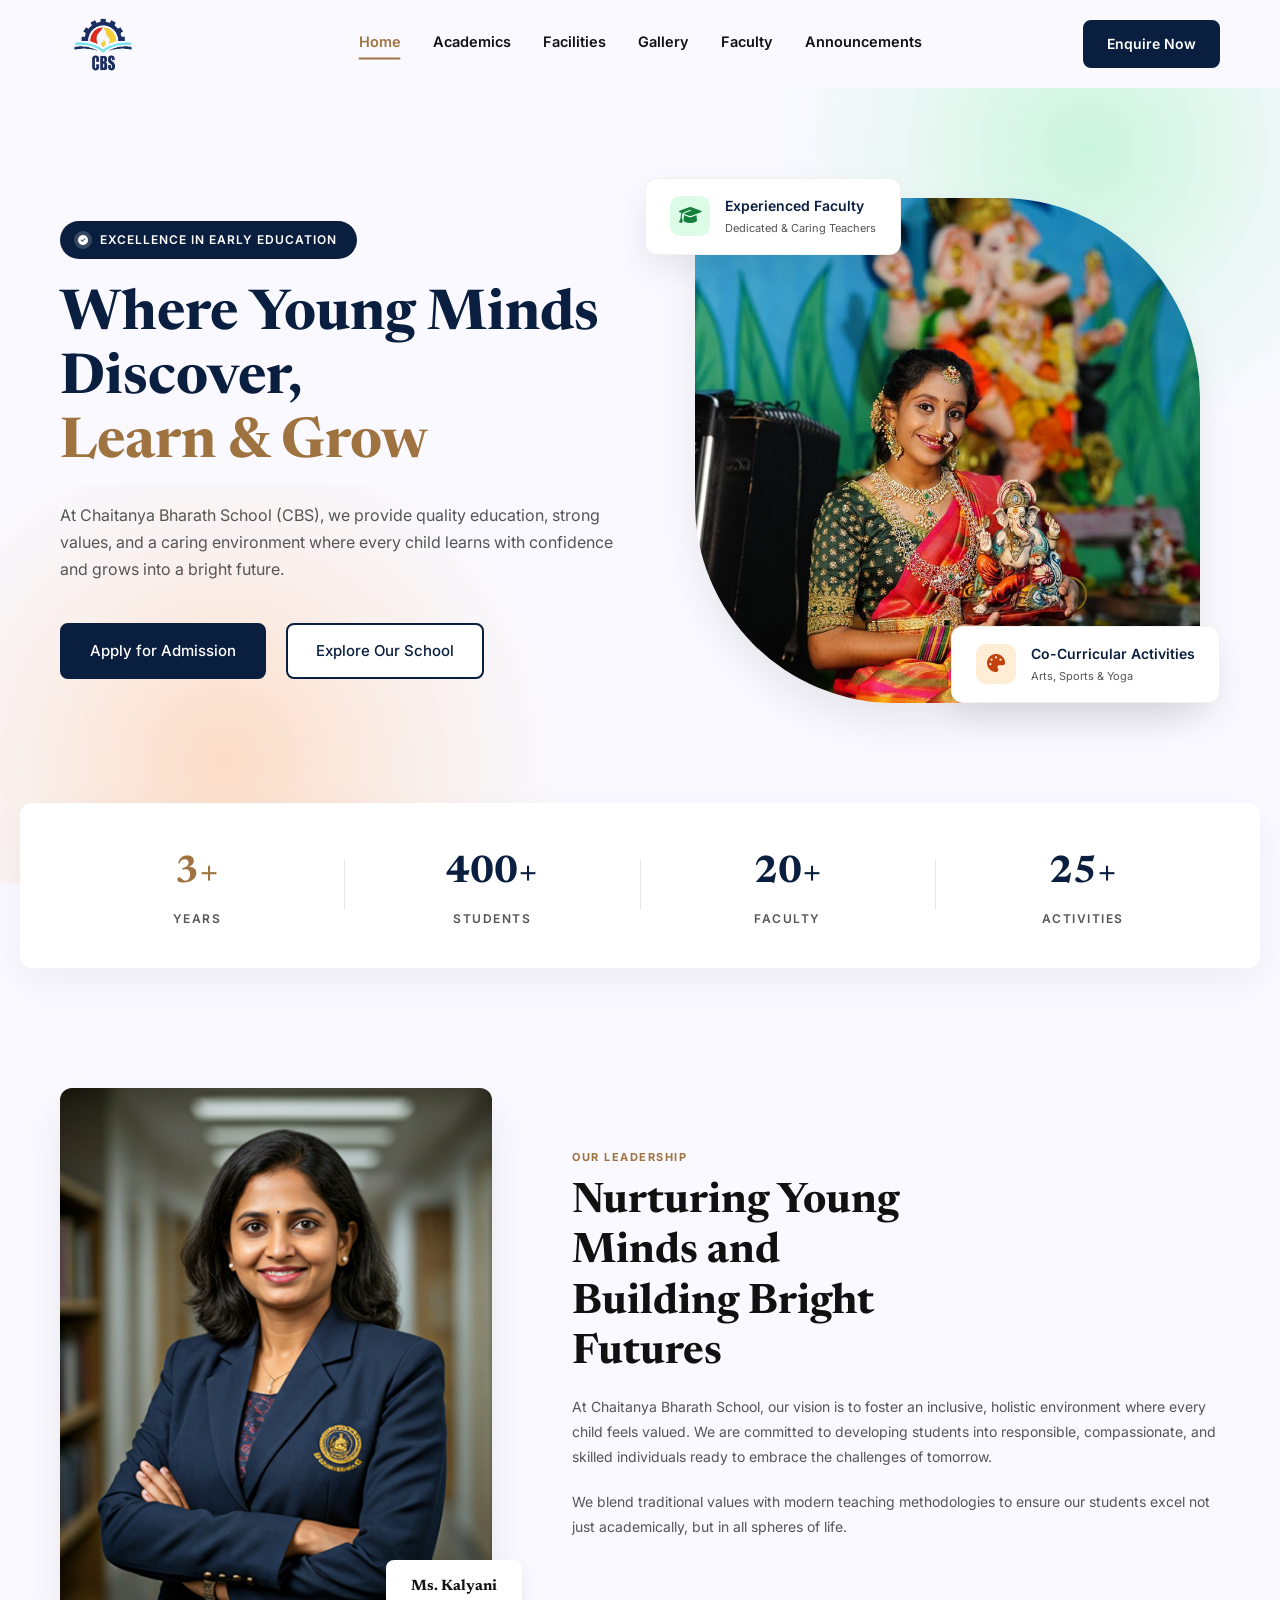
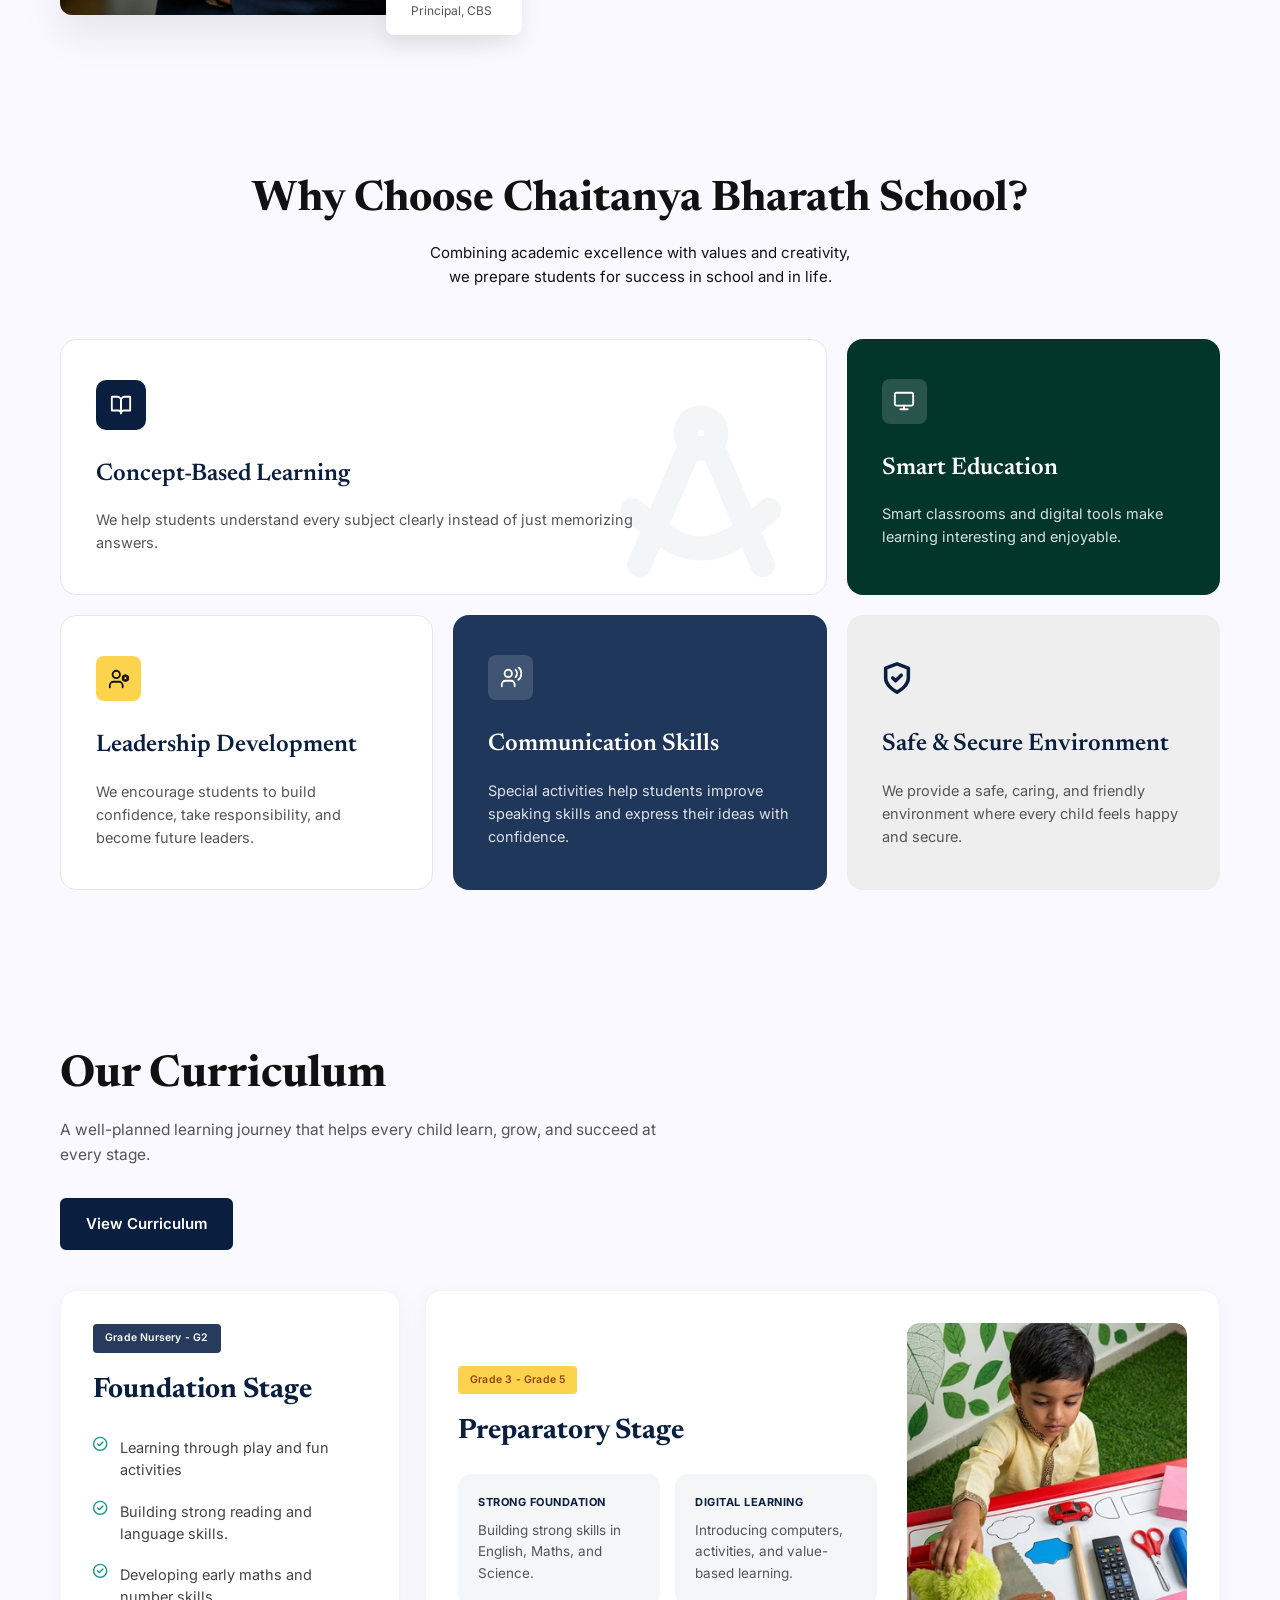
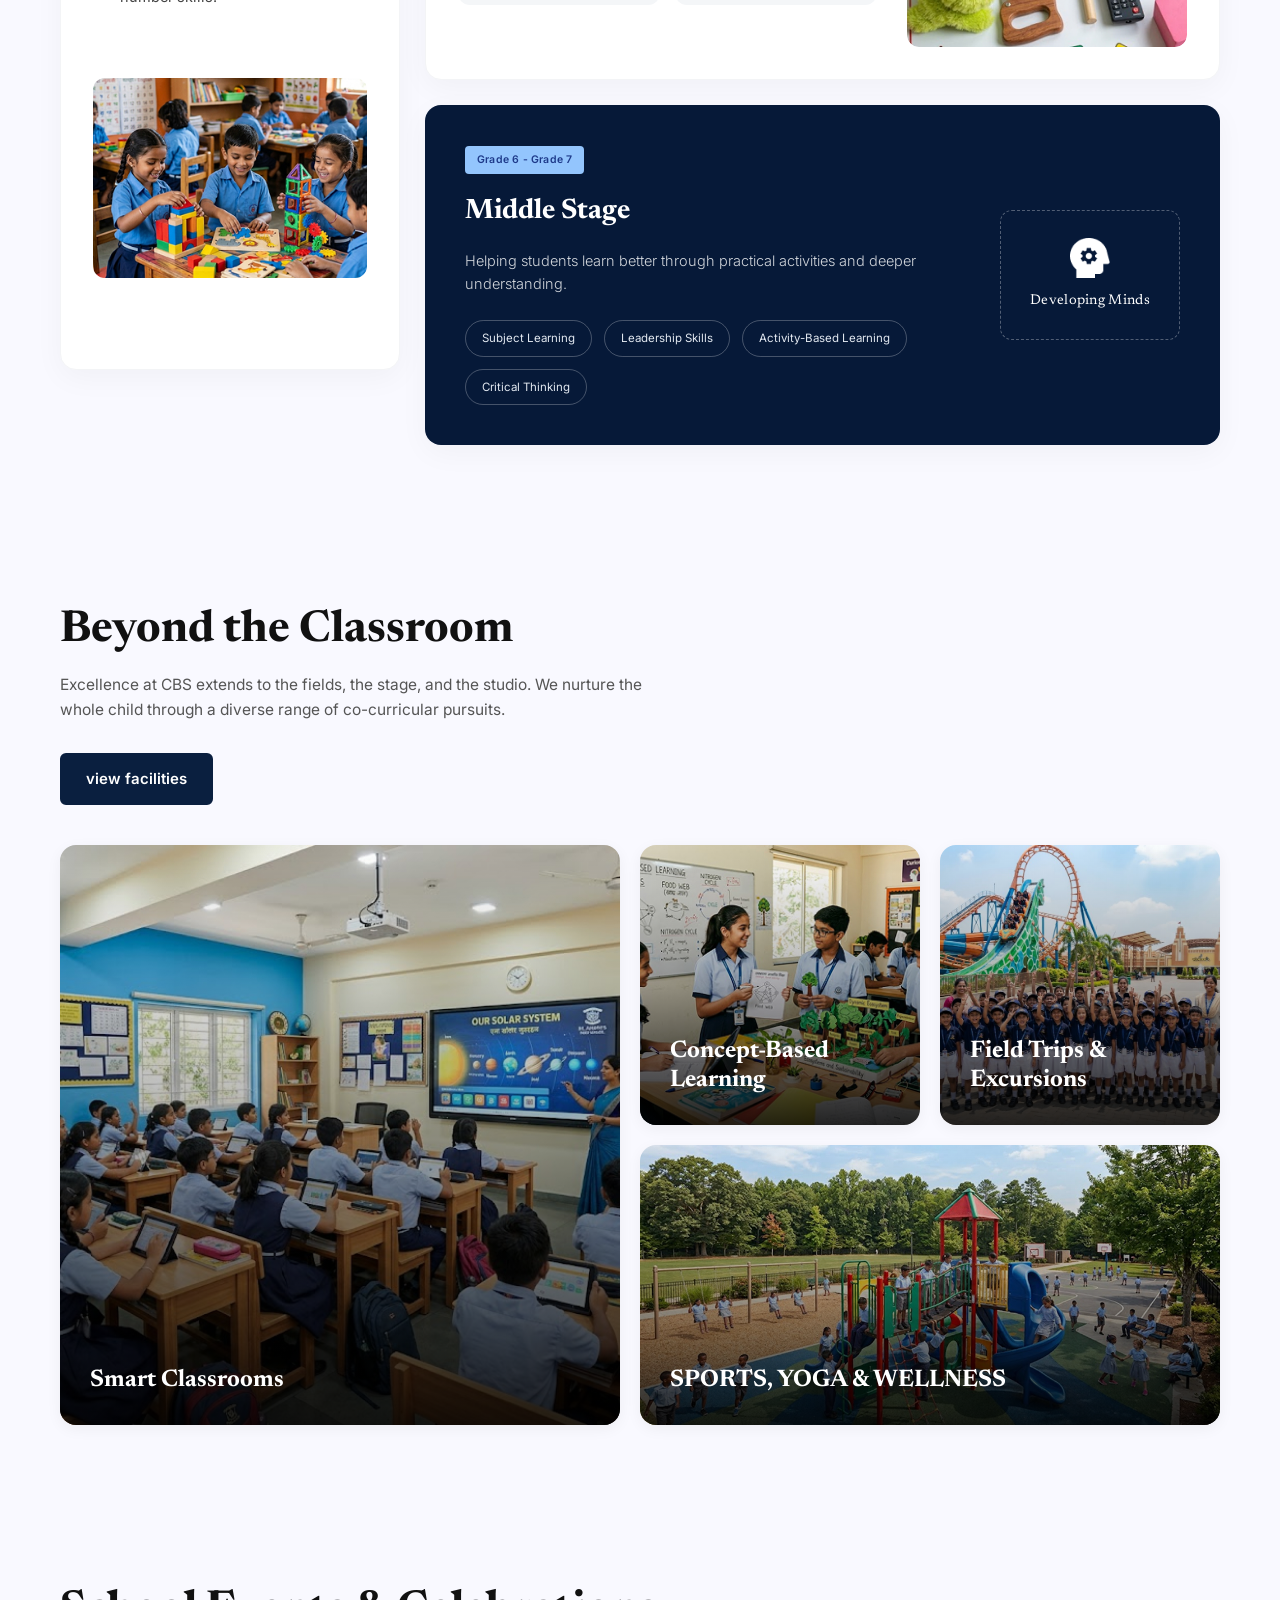
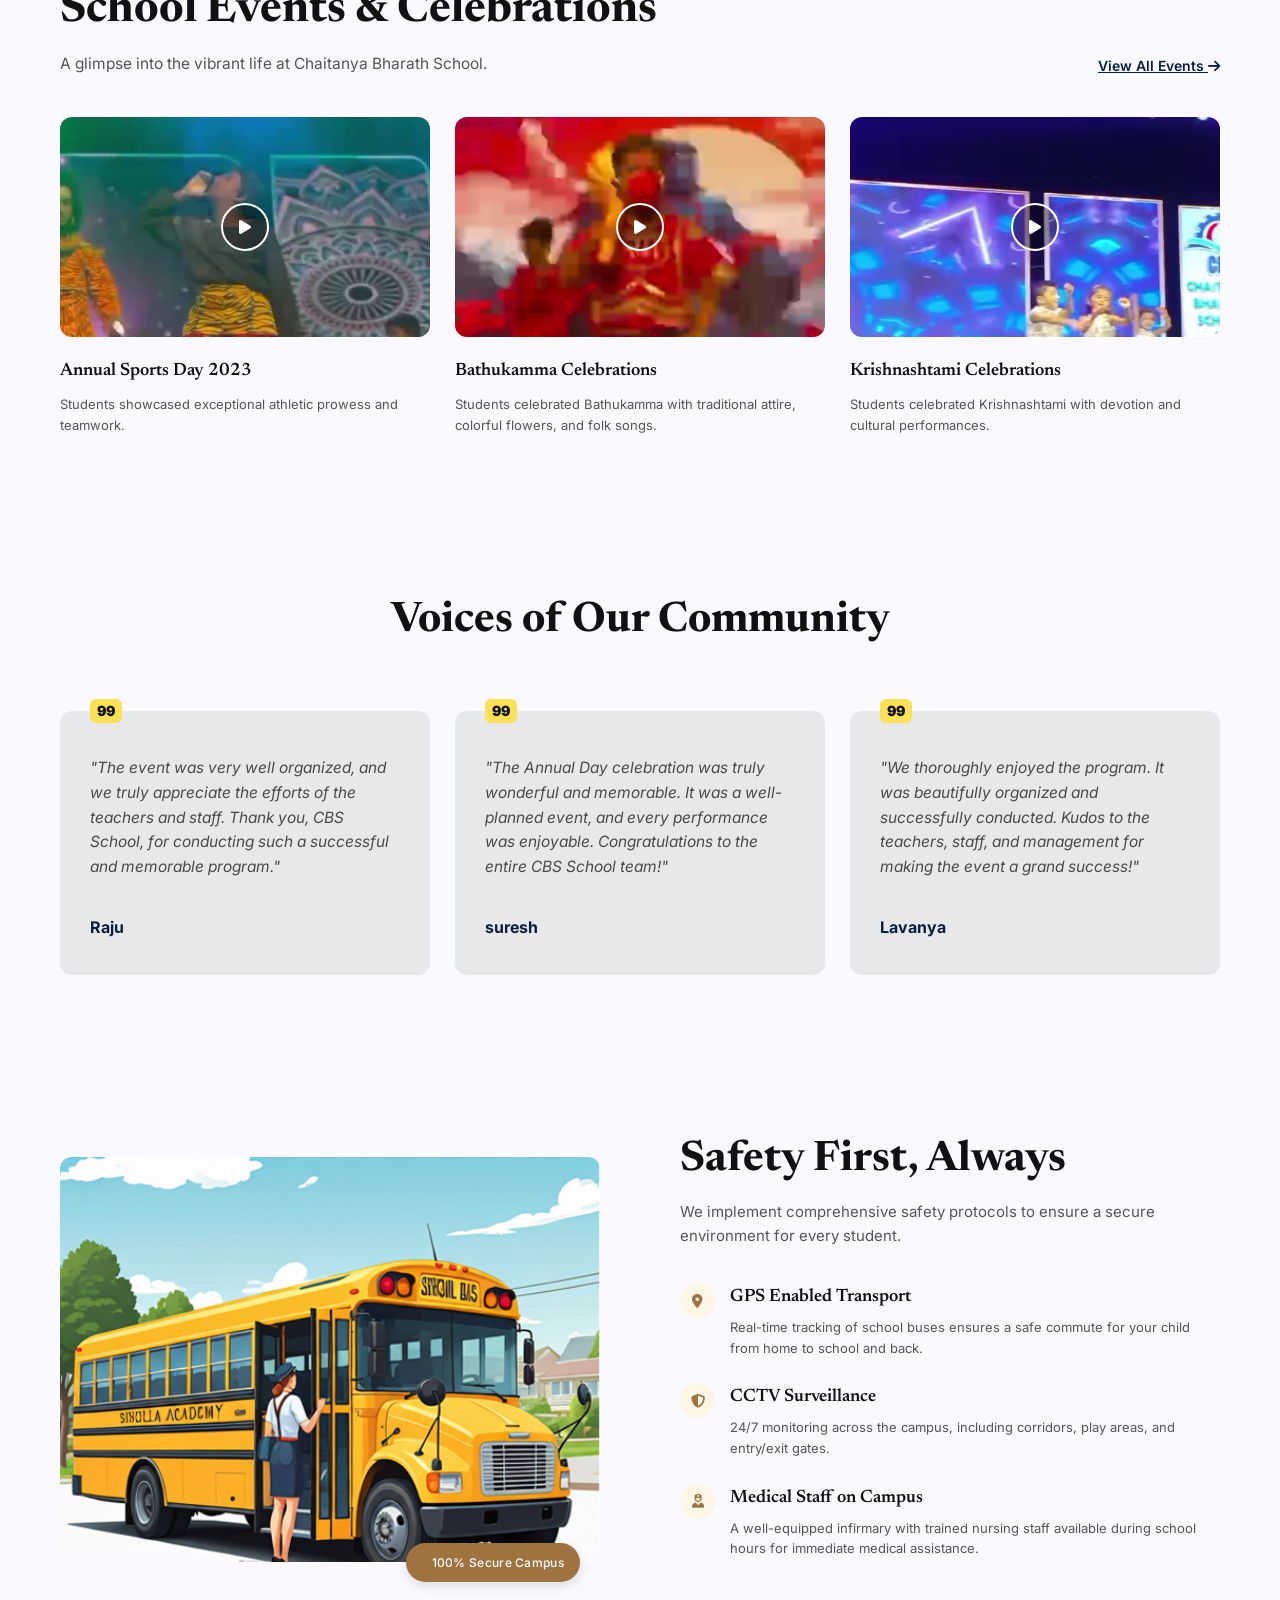
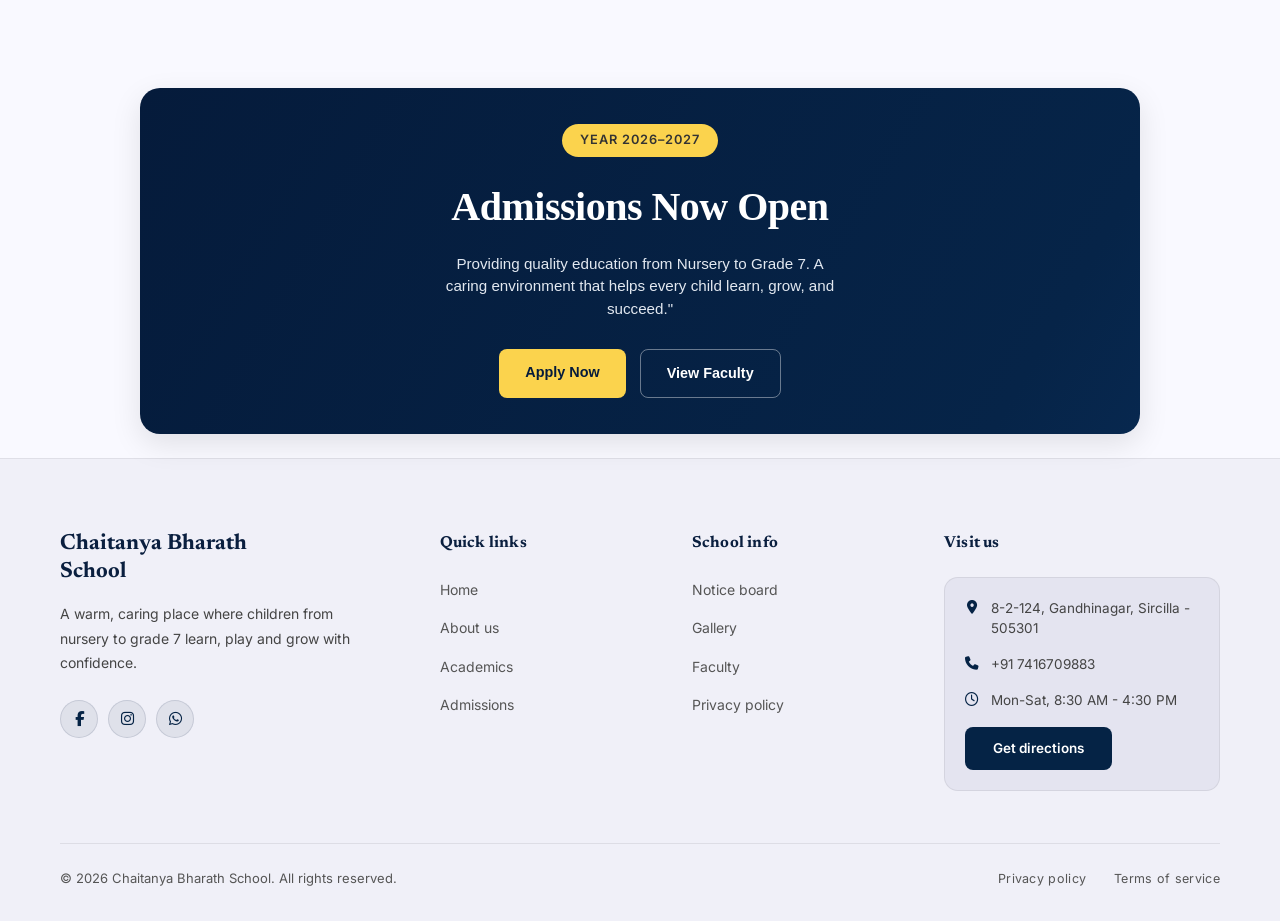
==== commit 662ea750: "Update SEO metadata across site and other changes" ====
--- a/index.html
+++ b/index.html
@@ -1,615 +1,629 @@
 <!DOCTYPE html>
 <html lang="en">
 <head>
-<meta charset="UTF-8">
-<meta name="viewport" content="width=device-width, initial-scale=1.0">
-
-<!-- ============ PRIMARY SEO META TAGS ============ -->
-<title>Chaitanya Bharath School | Best English Medium School in Sircilla</title>
-<meta name="description" content="Chaitanya Bharath School in Sircilla offers quality English medium education from Nursery to Grade 7 with smart classrooms, experienced teachers, sports, personality development, and holistic learning. Admissions open.">
-<meta name="robots" content="index, follow, max-image-preview:large">
-<meta name="author" content="Chaitanya Bharath School">
-
-<!-- NOTE: replace with your real live domain before publishing -->
-<link rel="canonical" href="https://www.chaitanyabharathschool.com/">
-
-<!-- ============ OPEN GRAPH (Facebook / WhatsApp / LinkedIn) ============ -->
-<meta property="og:type" content="website">
-<meta property="og:title" content="Chaitanya Bharath School | Best School in Sircilla">
-<meta property="og:description" content="Admissions Open. Nursery to Grade 7. Smart Classrooms. Experienced Faculty. Holistic Learning.">
-<meta property="og:image" content="https://www.chaitanyabharathschool.com/hero.jpeg">
-<meta property="og:url" content="https://www.chaitanyabharathschool.com/">
-<meta property="og:site_name" content="Chaitanya Bharath School">
-<meta property="og:locale" content="en_IN">
-
-<!-- ============ TWITTER CARD ============ -->
-<meta name="twitter:card" content="summary_large_image">
-<meta name="twitter:title" content="Chaitanya Bharath School">
-<meta name="twitter:description" content="Best School in Sircilla providing quality education from Nursery to Grade 7.">
-<meta name="twitter:image" content="https://www.chaitanyabharathschool.com/hero.jpeg">
-
-<!-- ============ GEO TAGS ============ -->
-<meta name="geo.region" content="IN-TG">
-<meta name="geo.placename" content="Sircilla">
-<meta name="geo.position" content="18.3879366;78.8088325">
-<meta name="ICBM" content="18.3879366,78.8088325">
-
-<!-- ============ THEME / ICONS ============ -->
-<meta name="theme-color" content="#0A1F44">
-<link rel="icon" href="logo1.png">
-<link rel="apple-touch-icon" href="logo1.png">
-
-<!-- ============ PERFORMANCE / PWA ============ -->
-<link rel="preload" as="image" href="hero.jpeg">
-<link rel="dns-prefetch" href="//fonts.googleapis.com">
-<link rel="dns-prefetch" href="//fonts.gstatic.com">
-<link rel="manifest" href="/manifest.webmanifest">
-<meta name="msapplication-TileColor" content="#0A1F44">
-
-<link rel="preconnect" href="https://fonts.googleapis.com">
-<link rel="preconnect" href="https://fonts.gstatic.com" crossorigin>
-<!-- Updated Fonts: Inter for paragraphs, Newsreader for headings -->
-<link href="https://fonts.googleapis.com/css2?family=Inter:wght@300;400;500;600;700&family=Newsreader:opsz,wght@6..72,400;6..72,500;6..72,600;6..72,700&display=swap" rel="stylesheet">
-<link rel="stylesheet" href="https://cdnjs.cloudflare.com/ajax/libs/font-awesome/6.4.0/css/all.min.css">
-<link rel="stylesheet" href="css/style.css">
-<link rel="stylesheet" href="css/homepage.css">
-
-<!-- ============ STRUCTURED DATA (JSON-LD) ============ -->
-<script type="application/ld+json">
-{
-  "@context": "https://schema.org",
-  "@type": "School",
-  "name": "Chaitanya Bharath School",
-  "url": "https://www.chaitanyabharathschool.com",
-  "logo": "https://www.chaitanyabharathschool.com/logo1.png",
-  "image": "https://www.chaitanyabharathschool.com/hero.jpeg",
-  "description": "Chaitanya Bharath School provides quality education from Nursery to Grade 7 with smart classrooms, experienced teachers, sports, and holistic development in Sircilla, Telangana.",
-  "telephone": "+91-7416709883",
-  "email": "chaitanyabharathschool@gmail.com",
-  "address": {
-    "@type": "PostalAddress",
-    "streetAddress": "8-2-124, Gandhinagar",
-    "addressLocality": "Sircilla",
-    "addressRegion": "Telangana",
-    "postalCode": "505301",
-    "addressCountry": "IN"
-  },
-  "openingHours": [
-    "Mo-Sa 08:30-16:30"
-  ],
-  "hasMap": "https://maps.google.com/?q=8-2-124+Gandhinagar+Sircilla",
-  "contactPoint": {
-    "@type": "ContactPoint",
-    "telephone": "+91-7416709883",
-    "contactType": "Admissions"
-  },
-  "sameAs": [
-    "https://www.instagram.com/chaitanyabharathschool"
-  ]
-}
-</script>
-
-<script type="application/ld+json">
-{
-  "@context": "https://schema.org",
-  "@type": "WebSite",
-  "name": "Chaitanya Bharath School",
-  "url": "https://www.chaitanyabharathschool.com"
-}
-</script>
-
-<script type="application/ld+json">
-{
-  "@context": "https://schema.org",
-  "@type": "BreadcrumbList",
-  "itemListElement": [
+    <meta charset="UTF-8">
+    <meta name="viewport" content="width=device-width, initial-scale=1.0">
+
+    <!-- ============ PRIMARY SEO META TAGS ============ -->
+    <title>Chaitanya Bharath School | Best English Medium School in Sircilla</title>
+    <meta name="description" content="Chaitanya Bharath School in Sircilla offers quality English medium education from Nursery to Grade 7 with smart classrooms, experienced teachers, sports, personality development, and holistic learning. Admissions open.">
+    <meta name="robots" content="index, follow, max-image-preview:large">
+    <meta name="author" content="Chaitanya Bharath School">
+
+    <!-- NOTE: replace with your real live domain before publishing -->
+    <link rel="canonical" href="https://www.chaitanyabharathschool.com/">
+
+    <!-- ============ OPEN GRAPH (Facebook / WhatsApp / LinkedIn) ============ -->
+    <meta property="og:type" content="website">
+    <meta property="og:title" content="Chaitanya Bharath School | Best School in Sircilla">
+    <meta property="og:description" content="Admissions Open. Nursery to Grade 7. Smart Classrooms. Experienced Faculty. Holistic Learning.">
+    <meta property="og:image" content="https://www.chaitanyabharathschool.com/hero.jpeg">
+    <meta property="og:url" content="https://www.chaitanyabharathschool.com/">
+    <meta property="og:site_name" content="Chaitanya Bharath School">
+    <meta property="og:locale" content="en_IN">
+
+    <!-- ============ TWITTER CARD ============ -->
+    <meta name="twitter:card" content="summary_large_image">
+    <meta name="twitter:title" content="Chaitanya Bharath School">
+    <meta name="twitter:description" content="Best School in Sircilla providing quality education from Nursery to Grade 7.">
+    <meta name="twitter:image" content="https://www.chaitanyabharathschool.com/hero.jpeg">
+
+    <!-- ============ GEO TAGS ============ -->
+    <meta name="geo.region" content="IN-TG">
+    <meta name="geo.placename" content="Sircilla">
+    <meta name="geo.position" content="18.3879366;78.8088325">
+    <meta name="ICBM" content="18.3879366,78.8088325">
+
+    <!-- ============ THEME / ICONS ============ -->
+    <meta name="theme-color" content="#0A1F44">
+    <link rel="icon" href="logo1.png">
+    <link rel="apple-touch-icon" href="logo1.png">
+    <meta name="msapplication-TileColor" content="#0A1F44">
+
+    <!-- ============ PERFORMANCE ============ -->
+    <link rel="preload" as="image" href="hero.jpeg">
+    <link rel="dns-prefetch" href="//fonts.googleapis.com">
+    <link rel="dns-prefetch" href="//fonts.gstatic.com">
+    <link rel="manifest" href="/manifest.webmanifest">
+
+    <link rel="preconnect" href="https://fonts.googleapis.com">
+    <link rel="preconnect" href="https://fonts.gstatic.com" crossorigin>
+    <!-- Updated Fonts: Inter for paragraphs, Newsreader for headings -->
+    <link href="https://fonts.googleapis.com/css2?family=Inter:wght@300;400;500;600;700&family=Newsreader:opsz,wght@6..72,400;6..72,500;6..72,600;6..72,700&display=swap" rel="stylesheet">
+    <link rel="stylesheet" href="https://cdnjs.cloudflare.com/ajax/libs/font-awesome/6.4.0/css/all.min.css">
+    
+    <link rel="stylesheet" href="css/style.css">
+    <link rel="stylesheet" href="css/homepage.css">
+
+    <!-- Page loading animation -->
+    <link rel="stylesheet" href="css/loader.css">
+
+    <!-- ============ STRUCTURED DATA (JSON-LD) ============ -->
+    <script type="application/ld+json">
     {
-      "@type": "ListItem",
-      "position": 1,
-      "name": "Home",
-      "item": "https://www.chaitanyabharathschool.com/"
+      "@context": "https://schema.org",
+      "@type": "School",
+      "name": "Chaitanya Bharath School",
+      "url": "https://www.chaitanyabharathschool.com",
+      "logo": "https://www.chaitanyabharathschool.com/logo1.png",
+      "image": "https://www.chaitanyabharathschool.com/hero.jpeg",
+      "description": "Chaitanya Bharath School provides quality education from Nursery to Grade 7 with smart classrooms, experienced teachers, sports, and holistic development in Sircilla, Telangana.",
+      "telephone": "+91-7416709883",
+      "email": "chaitanyabharathschool@gmail.com",
+      "address": {
+        "@type": "PostalAddress",
+        "streetAddress": "8-2-124, Gandhinagar",
+        "addressLocality": "Sircilla",
+        "addressRegion": "Telangana",
+        "postalCode": "505301",
+        "addressCountry": "IN"
+      },
+      "openingHours": [
+        "Mo-Sa 08:30-16:30"
+      ],
+      "hasMap": "https://maps.google.com/?q=8-2-124+Gandhinagar+Sircilla",
+      "contactPoint": {
+        "@type": "ContactPoint",
+        "telephone": "+91-7416709883",
+        "contactType": "Admissions"
+      },
+      "sameAs": [
+        "https://www.instagram.com/chaitanyabharathschool"
+      ]
     }
-  ]
-}
-</script>
-
-<!-- Page loading animation -->
-<style>
-:root{
---loader-navy:#1f2f6e;
-}
-html.is-loading{ overflow:hidden; }
-#pageLoader{
-position:fixed;
-inset:0;
-z-index:9999;
-height:100vh;
-display:flex;
-flex-direction:column;
-align-items:center;
-justify-content:center;
-background:#ffffff;
-transition:opacity 0.5s ease, visibility 0.5s ease;
-}
-#pageLoader img{
-width:110px;
-}
-#pageLoader .track{
-width:220px;
-height:6px;
-background:#eef0f8;
-border-radius:6px;
-overflow:hidden;
-margin-top:22px;
-}
-#pageLoader .bar{
-height:100%;
-width:0%;
-border-radius:6px;
-background:var(--loader-navy);
-animation: barFill 2.2s ease-in-out infinite;
-}
-@keyframes barFill{
-0%{ width:0%; }
-90%{ width:100%; }
-100%{ width:100%; }
-}
-#pageLoader.loader-hidden{
-opacity:0;
-visibility:hidden;
-pointer-events:none;
-}
-.visually-hidden{
-position:absolute;
-width:1px;
-height:1px;
-padding:0;
-margin:-1px;
-overflow:hidden;
-clip:rect(0,0,0,0);
-white-space:nowrap;
-border:0;
-}
-</style>
+    </script>
+
+    <script type="application/ld+json">
+    {
+      "@context": "https://schema.org",
+      "@type": "WebSite",
+      "name": "Chaitanya Bharath School",
+      "url": "https://www.chaitanyabharathschool.com"
+    }
+    </script>
+
+    <script type="application/ld+json">
+    {
+      "@context": "https://schema.org",
+      "@type": "BreadcrumbList",
+      "itemListElement": [
+        {
+          "@type": "ListItem",
+          "position": 1,
+          "name": "Home",
+          "item": "https://www.chaitanyabharathschool.com/"
+        }
+      ]
+    }
+    </script>
+
+    <!-- Hidden H1 for SEO — cannot affect layout: fixed position, off-screen, !important on every rule -->
+    <style>
+    .visually-hidden{
+    position:fixed !important;
+    top:-9999px !important;
+    left:-9999px !important;
+    width:1px !important;
+    height:1px !important;
+    margin:0 !important;
+    padding:0 !important;
+    overflow:hidden !important;
+    white-space:nowrap !important;
+    border:0 !important;
+    clip:rect(0,0,0,0) !important;
+    clip-path:inset(50%) !important;
+    }
+    </style>
 </head>
 <body class="is-loading">
-<h1 class="visually-hidden">Chaitanya Bharath School | Best English Medium School in Sircilla, Telangana</h1>
-<div id="pageLoader">
-<img src="logo1.png" alt="CBS Logo">
-<div class="track"><div class="bar"></div></div>
+    <h1 class="visually-hidden">Chaitanya Bharath School | Best English Medium School in Sircilla, Telangana</h1>
+
+    <div class="loader" id="pageLoader">
+        <img src="logo1.png" alt="CBS Logo">
+        <div class="track"><div class="bar"></div></div>
+    </div>
+
+    <header class="header">
+        <div class="container">
+            <a href="#" class="logo-area">
+                <img src="logo1.png" alt="Chaitanya Bharath School logo" class="logo-image-fixed">
+            </a>
+    
+            <nav class="nav-links" id="navLinks" aria-label="Primary Navigation">
+                <a href="index.html" class="active">Home</a>
+                <a href="academics.html">Academics</a>
+                <a href="facilities.html">Facilities</a>
+                <a href="gallery.html">Gallery</a>
+                <a href="faculty.html">Faculty</a>
+                <a href="announcement.html">Announcements</a>
+                <a href="contact.html" class="nav-cta nav-cta-mobile">Enquire Now</a>  <!-- ADD THIS LINE -->
+
+            </nav>
+    
+            <a href="contact.html" class="nav-cta nav-cta-desktop">Enquire Now</a>
+            <button class="nav-toggle" id="navToggle" aria-label="Toggle menu">
+                <i class="fa-solid fa-bars"></i>
+            </button>
+        </div>
+    </header>
+
+
+
+    <section class="hero">
+        <div class="container">
+            <!-- Mobile/Tablet: image block comes first -->
+            <div class="hero-image-wrapper">
+                <img src="hero.jpeg" alt="Students learning in a smart classroom at Chaitanya Bharath School, Sircilla, Telangana" class="hero-img-main">
+                <div class="floating-badge badge-top">
+                    <div class="icon-circle icon-green"><i class="fa-solid fa-graduation-cap"></i></div>
+                    <div class="badge-text">
+                        <strong>Experienced Faculty</strong>
+                        <span>Dedicated & Caring Teachers</span>
+                    </div>
+                </div>
+                <div class="floating-badge badge-bottom">
+                    <div class="icon-circle icon-orange"><i class="fa-solid fa-palette"></i></div>
+                    <div class="badge-text">
+                        <strong>Co-Curricular Activities</strong>
+                        <span>Arts, Sports & Yoga</span>
+                    </div>
+                </div>
+            </div>
+
+            <!-- Text content -->
+            <div class="hero-content">
+                <div class="hero-tagline">
+                    <i class="fa-solid fa-circle-check"></i> EXCELLENCE IN EARLY EDUCATION
+                </div>
+                <h1 class="hero-title">Where Young Minds<br>Discover,<br><span>Learn & Grow</span></h1>
+                <p class="hero-desc">At Chaitanya Bharath School (CBS), we provide quality education, strong values, and a caring environment where every child learns with confidence and grows into a bright future.</p>
+                <div class="hero-actions">
+                    <a href="contact.html" class="btn btn-primary">Apply for Admission</a>
+                    <a href="facilities.html" class="btn btn-outline">Explore Our School</a>
+                </div>
+            </div>
+        </div>
+    </section>
+
+    <div class="stats-wrapper container">
+        <div class="stats-card">
+            <div class="stat-item"><h3 class="text-gold">3+</h3><p>Years</p></div><div class="stat-divider"></div>
+            <div class="stat-item"><h3>400+</h3><p>Students</p></div><div class="stat-divider"></div>
+            <div class="stat-item"><h3>20+</h3><p>Faculty</p></div><div class="stat-divider"></div>
+
+
+            <div class="stat-item"><h3>25+</h3><p>Activities</p></div>
+        </div>
+    </div>
+
+    <section class="leadership">
+        <div class="container">
+            <div class="lead-image">
+                <img src="principal.jpg" alt="Ms. Kalyani, Principal of Chaitanya Bharath School">
+                <div class="lead-name">
+                    <h4>Ms. Kalyani</h4>
+                    <p>Principal, CBS</p>
+                </div>
+            </div>
+            <div class="lead-content">
+                <span class="tagline">Our Leadership</span>
+                <h2 class="section-title">Nurturing Young<br>Minds and<br>Building Bright<br>Futures</h2>
+                <p>At Chaitanya Bharath School, our vision is to foster an inclusive, holistic environment where every child feels valued. We are committed to developing students into responsible, compassionate, and skilled individuals ready to embrace the challenges of tomorrow.</p>
+                <p>We blend traditional values with modern teaching methodologies to ensure our students excel not just academically, but in all spheres of life.</p>
+            </div>
+        </div>
+    </section>
+
+    <section class="why-choose">
+        <div class="container">
+            <h2 class="section-title">Why Choose Chaitanya Bharath School?</h2>
+            <p class="section-subtitle" style="margin: 0 auto 40px auto; text-align: center; color: #111;">Combining academic excellence with values and creativity,<br>we prepare students for success in school and in life.</p>
+            
+            <div class="features-grid">
+                <!-- Top Row -->
+                <div class="feature-card feat-concept">
+                    <div class="feature-icon">
+                        <svg width="22" height="22" viewBox="0 0 24 24" fill="none" stroke="currentColor" stroke-width="2" stroke-linecap="round" stroke-linejoin="round">
+                            <path d="M2 3h6a4 4 0 0 1 4 4v14a3 3 0 0 0-3-3H2z"></path><path d="M22 3h-6a4 4 0 0 0-4 4v14a3 3 0 0 1 3-3h7z"></path>
+                        </svg>
+                    </div>
+                    <h4>Concept-Based Learning</h4>
+                    <p style="max-width: 80%;">We help students understand every subject clearly instead of just memorizing answers.</p>
+                    <svg class="watermark-svg" viewBox="0 0 100 100" fill="none" stroke="#f4f5f7" stroke-width="11" stroke-linecap="round" stroke-linejoin="round">
+                        <circle cx="50" cy="20" r="7"></circle>
+                        <line x1="45" y1="26" x2="22" y2="80"></line><line x1="55" y1="26" x2="78" y2="80"></line>
+                        <path d="M 31 65 Q 50 80 69 65"></path>
+                        <line x1="31" y1="65" x2="19" y2="55"></line><line x1="69" y1="65" x2="81" y2="55"></line>
+                    </svg>
+                </div>
+                
+                <div class="feature-card feat-smart">
+                    <div class="feature-icon">
+                        <svg width="22" height="22" viewBox="0 0 24 24" fill="none" stroke="currentColor" stroke-width="2" stroke-linecap="round" stroke-linejoin="round">
+                            <rect width="20" height="14" x="2" y="3" rx="2"/><line x1="8" x2="16" y1="21" y2="21"/><line x1="12" x2="12" y1="17" y2="21"/>
+                        </svg>
+                    </div>
+                    <h4>Smart Education</h4>
+                    <p>Smart classrooms and digital tools make learning interesting and enjoyable.</p>
+                </div>
+                
+                <!-- Bottom Row -->
+                <div class="feature-card feat-lead">
+                    <div class="feature-icon">
+                        <svg width="22" height="22" viewBox="0 0 24 24" fill="none" stroke="currentColor" stroke-width="2" stroke-linecap="round" stroke-linejoin="round">
+                            <path d="M16 21v-2a4 4 0 0 0-4-4H6a4 4 0 0 0-4 4v2"/><circle cx="9" cy="7" r="4"/><circle cx="19" cy="11" r="3"/><path d="M19 8v1"/><path d="M19 13v1"/><path d="M21.6 9.5l-.87.5"/><path d="M17.27 12l-.87.5"/><path d="M21.6 12.5l-.87-.5"/><path d="M17.27 10l-.87-.5"/>
+                        </svg>
+                    </div>
+                    <h4>Leadership Development</h4>
+                    <p>We encourage students to build confidence, take responsibility, and become future leaders.</p>
+                </div>
+                
+                <div class="feature-card feat-comm">
+                    <div class="feature-icon">
+                        <svg width="22" height="22" viewBox="0 0 24 24" fill="none" stroke="currentColor" stroke-width="2" stroke-linecap="round" stroke-linejoin="round">
+                            <path d="M16 21v-2a4 4 0 0 0-4-4H6a4 4 0 0 0-4 4v2"/><circle cx="9" cy="7" r="4"/><path d="M17 11a6 6 0 0 0 0-8"/><path d="M20 14a9 9 0 0 0 0-14"/>
+                        </svg>
+                    </div>
+                    <h4>Communication Skills</h4>
+                    <p>Special activities help students improve speaking skills and express their ideas with confidence.</p>
+                </div>
+                
+                <div class="feature-card feat-safe">
+                    <div class="feature-icon">
+                        <svg width="34" height="34" viewBox="0 0 24 24" fill="none" stroke="currentColor" stroke-width="2.5" stroke-linecap="round" stroke-linejoin="round">
+                            <path d="M12 22s8-4 8-10V5l-8-3-8 3v7c0 6 8 10 8 10z"/><path d="m9 12 2 2 4-4"/>
+                        </svg>
+                    </div>
+                    <h4>Safe & Secure Environment</h4>
+                    <p>We provide a safe, caring, and friendly environment where every child feels happy and secure.</p>
+                </div>
+            </div>
+        </div>
+    </section>
+
+    <section class="curriculum">
+        <div class="container">
+            
+            <!-- ADDED MISSING SECTION HEADER BASED ON IMAGE -->
+            <div class="section-header-new">
+                <h2 class="section-title">Our Curriculum</h2>
+                <p class="section-subtitle">A well-planned learning journey that helps every child learn, grow, and succeed at every stage.</p>
+                <a href="academics.html" class="btn btn-primary">View Curriculum</a>
+            </div>
+
+            <div class="curriculum-grid-new">
+                
+                <!-- Left Column: Foundation Stage -->
+                <div class="curr-card-new foundation-card">
+                    <div>
+                        <span class="curr-badge badge-blue-dark">Grade Nursery - G2</span>
+                        <h3>Foundation Stage</h3>
+                        <ul class="curr-list-new">
+                            <li><i class="fa-regular fa-circle-check" style="color:#0d9488"></i> Learning through play and fun activities</li>
+                            <li><i class="fa-regular fa-circle-check" style="color:#0d9488"></i> Building strong reading and language skills.</li>
+                            <li><i class="fa-regular fa-circle-check" style="color:#0d9488"></i> Developing early maths and number skills.</li>
+                        </ul>
+                    </div>
+                    
+                    <div class="card-img-bottom">
+                        <img src="stage1one.jpg" alt="Foundation stage students learning through play at Chaitanya Bharath School">
+                    </div>
+                </div>
+                   
+
+                <!-- Right Column: Prep & Middle Stages -->
+                <div class="curr-right-col">
+                    
+                    <div class="curr-card-new prep-card">
+                        <div class="prep-content">
+                            <div><span class="curr-badge badge-yellow">Grade 3 - Grade 5</span></div>
+                            <h3>Preparatory Stage</h3>
+                            <div class="prep-features">
+                                <div class="prep-feat-box">
+                                    <h4>STRONG FOUNDATION</h4>
+                                    <p>Building strong skills in English, Maths, and Science.</p>
+                                </div>
+                                <div class="prep-feat-box">
+                                    <h4>DIGITAL LEARNING</h4>
+                                    <p>Introducing computers, activities, and value-based learning.</p>
+                                </div>
+                            </div>
+                        </div>
+                        <div class="prep-image">
+                            <img src="tabs/academics3.jpg" alt="Preparatory stage students in digital learning classroom">
+                        </div>
+                    </div>
+
+                    <div class="curr-card-new middle-card">
+                        <div class="middle-content">
+                            <div><span class="curr-badge badge-blue-light">Grade 6 - Grade 7</span></div>
+                            <h3>Middle Stage</h3>
+                            <p>Helping students learn better through practical activities and deeper understanding.</p>
+                            <div class="pill-tags">
+                                <span class="pill">Subject Learning</span>
+                                <span class="pill">Leadership Skills</span>
+                                <span class="pill">Activity-Based Learning</span>
+                                <span class="pill">Critical Thinking</span>
+                            </div>
+                        </div>
+                        <div class="dashed-box">
+                            <img src="Icon.png" alt="Developing Minds icon" style="width: 40px; height: 40px;">
+                            <span>Developing Minds</span>
+                        </div>
+                    </div>
+
+                </div>
+            </div>
+        </div>
+    </section>
+
+    <section class="beyond">
+        <div class="container">
+            <div class="section-header-new">
+                <h2 class="section-title">Beyond the Classroom</h2>
+                <p class="section-subtitle">Excellence at CBS extends to the fields, the stage, and the studio. We nurture the whole child through a diverse range of co-curricular pursuits.</p>
+                <a href="facilities.html" class="btn btn-primary" style="text-transform: lowercase;">view facilities</a>
+            </div>
+
+            <div class="gallery-grid">
+                <div class="gal-item gal-large">
+                    <img src="smartclassroom.jpg" alt="Smart classroom with digital learning tools at Chaitanya Bharath School">
+                    <div class="overlay"><div class="overlay-content"><h4>Smart Classrooms</h4></div></div>
+                </div>
+                <div class="gal-item gal-top-1">
+                    <img src="conceptbased.jpg" alt="Concept-based learning activity at Chaitanya Bharath School">
+                    <div class="overlay"><div class="overlay-content"><h4>Concept-Based<br>Learning</h4></div></div>
+                </div>
+                <div class="gal-item gal-top-2">
+                    <img src="trip.jpg" alt="Students on a field trip organized by Chaitanya Bharath School">
+                    <div class="overlay"><div class="overlay-content"><h4>Field Trips & Excursions</h4></div></div>
+                </div>
+                <div class="gal-item gal-bottom">
+                    <img src="ground.jpg" alt="Students playing sports and practicing yoga at Chaitanya Bharath School">
+                    <div class="overlay"><div class="overlay-content"><h4 style="text-transform: uppercase;">SPORTS, YOGA & WELLNESS</h4></div></div>
+                </div>
+            </div>
+        </div>
+    </section>
+
+    <section class="events">
+        <div class="container">
+            <div class="section-header-new"> 
+                <div>
+                    <h2 class="section-title">School Events & Celebrations</h2>
+                    <p class="section-subtitle" style="margin-bottom:0;">A glimpse into the vibrant life at Chaitanya Bharath School.</p>
+                </div>
+                <a href="gallery.html" style="color: var(--primary-dark); font-weight: 600; text-decoration: underline; font-size: 14px; font-family: var(--font-body);">View All Events <i class="fa-solid fa-arrow-right"></i></a>
+            </div>
+            <div class="events-scroll-wrapper">
+                <div class="events-grid">
+
+                    <!-- Event Card 1 -->
+                    <div class="event-card">
+                        <div class="event-vid" onclick="toggleVideo(this)">
+                            <video src="annual1.mp4" poster="annual1-poster.jpg" preload="none"></video>
+                            <div class="play-btn"><i class="fa-solid fa-play"></i></div>
+                        </div>
+                        <h4>Annual Sports Day 2023</h4>
+                        <p>Students showcased exceptional athletic prowess and teamwork.</p>
+                    </div>
+
+                    <!-- Event Card 2 -->
+                    <div class="event-card">
+                        <div class="event-vid" onclick="toggleVideo(this)">
+                            <video src="annual2.mp4" poster="annual2-poster.jpg" preload="none"></video>
+                            <div class="play-btn"><i class="fa-solid fa-play"></i></div>
+                        </div>
+                        <h4>Bathukamma Celebrations</h4>
+                        <p>Students celebrated Bathukamma with traditional attire, colorful flowers, and folk songs.</p>
+                    </div>
+
+                    <!-- Event Card 3 -->
+                    <div class="event-card">
+                        <div class="event-vid" onclick="toggleVideo(this)">
+                            <video src="krishnashtami.mp4" poster="krishnashtami-poster.jpg" preload="none"></video>
+                            <div class="play-btn"><i class="fa-solid fa-play"></i></div>
+                        </div>
+                        <h4>Krishnashtami Celebrations</h4>
+                        <p>Students celebrated Krishnashtami with devotion and cultural performances.</p>
+                    </div>
+
+                </div>
+            </div>
+        </div>
+    </section>
+
+    <section class="testimonials">
+        <div class="container">
+            <h2 class="section-title">Voices of Our Community</h2>
+            <div class="test-slider-wrapper">
+                <div class="test-grid" id="testSlider">
+                    <div class="test-card">
+                        <div class="quote-icon">99</div>
+                        <p class="test-text">"The event was very well organized, and we truly appreciate the efforts of the teachers and staff. Thank you, CBS School, for conducting such a successful and memorable program."</p>
+                        <div class="test-author">
+                            <h5>Raju</h5>
+                        </div>
+                    </div>
+                    <div class="test-card">
+                        <div class="quote-icon">99</div>
+                        <p class="test-text">"The Annual Day celebration was truly wonderful and memorable. It was a well-planned event, and every performance was enjoyable. Congratulations to the entire CBS School team!"</p>
+                        <div class="test-author">
+                            <h5>suresh</h5>
+                        </div>
+                    </div>
+                    <div class="test-card">
+                        <div class="quote-icon">99</div>
+                        <p class="test-text">"We thoroughly enjoyed the program. It was beautifully organized and successfully conducted. Kudos to the teachers, staff, and management for making the event a grand success!"</p>
+                        <div class="test-author">
+                            <h5>Lavanya</h5>
+                        </div>
+                    </div>
+                </div>
+                <div class="test-slider-controls" id="testControls">
+                    <button class="test-slider-btn" id="testPrev" aria-label="Previous testimonial">
+                        <i class="fa-solid fa-chevron-left"></i>
+                    </button>
+                    <div class="test-slider-dots" id="testDots">
+                        <span class="dot active"></span>
+                        <span class="dot"></span>
+                        <span class="dot"></span>
+                    </div>
+                    <button class="test-slider-btn" id="testNext" aria-label="Next testimonial">
+                        <i class="fa-solid fa-chevron-right"></i>
+                    </button>
+                </div>
+            </div>
+        </div>
+    </section>
+
+    <section class="safety">
+        <div class="container">
+            <div class="safety-img">
+                <img src="bus.jpg" alt="School bus with GPS tracking at Chaitanya Bharath School">
+                <div class="safety-badge"><i class="fa-solid fa-shield-check" style="font-size: 20px;"></i> 100% Secure Campus</div>
+            </div>
+            <div class="safety-content">
+                <h2 class="section-title">Safety First, Always</h2>
+                <p class="section-subtitle">We implement comprehensive safety protocols to ensure a secure environment for every student.</p>
+                <div class="safety-list">
+                    <div class="safety-item">
+                        <div class="safety-icon"><i class="fa-solid fa-location-dot"></i></div>
+                        <div><h5>GPS Enabled Transport</h5><p>Real-time tracking of school buses ensures a safe commute for your child from home to school and back.</p></div>
+                    </div>
+                    <div class="safety-item">
+                        <div class="safety-icon"><i class="fa-solid fa-shield-halved"></i></div>
+                        <div><h5>CCTV Surveillance</h5><p>24/7 monitoring across the campus, including corridors, play areas, and entry/exit gates.</p></div>
+                    </div>
+                    <div class="safety-item">
+                        <div class="safety-icon"><i class="fa-solid fa-user-nurse"></i></div>
+                        <div><h5>Medical Staff on Campus</h5><p>A well-equipped infirmary with trained nursing staff available during school hours for immediate medical assistance.</p></div>
+                    </div>
+                </div>
+            </div>
+        </div>
+    </section>
+
+    <section class="cta-wrapper">
+        <div class="cta-container">
+          <div class="cta-badge">YEAR 2026–2027</div>
+          
+          <h2 class="cta-heading">Admissions Now Open</h2>
+          
+          <p class="cta-description">
+            Providing quality education from Nursery to Grade 7. A <br>
+            caring environment that helps every child learn, grow, and <br>
+            succeed."
+          </p>
+          
+          <div class="cta-buttons">
+            <a href="contact.html" class="btn-primary">Apply Now</a>
+            <a href="faculty.html" class="btn-secondary">View Faculty</a>
+          </div>
+        </div>
+      </section>
+
+    <footer class="footer">
+        <div class="container">
+            <div class="footer-grid">
+                <div>
+                    <div class="footer-logo">Chaitanya Bharath<br>School</div>
+<p class="footer-desc">
+    A warm, caring place where children from nursery to grade 7 learn, play and grow with confidence.
+</p>
+
+<div class="social-icons">
+    <a href="#" target="_blank">
+        <i class="fa-brands fa-facebook-f"></i>
+    </a>
+
+    <a href="https://www.instagram.com/chaitanyabharathschool?igsh=MTQ3Y3hmZDNmdnh4Mg==" target="_blank">
+        <i class="fa-brands fa-instagram"></i>
+    </a>
+
+    <a href="https://wa.me/917416709883" target="_blank">
+        <i class="fa-brands fa-whatsapp"></i>
+    </a>
 </div>
-<header class="header">
-<div class="container">
-<a href="#" class="logo-area">
-<img src="logo1.png" alt="Chaitanya Bharath School logo" class="logo-image-fixed">
-</a>
-<nav class="nav-links" id="navLinks" aria-label="Primary Navigation">
-<a href="index.html" class="active">Home</a>
-<a href="academics.html">Academics</a>
-<a href="facilities.html">Facilities</a>
-<a href="gallery.html">Gallery</a>
-<a href="faculty.html">Faculty</a>
-<a href="announcement.html">Announcements</a>
-<a href="contact.html" class="nav-cta nav-cta-mobile">Enquire Now</a> <!-- ADD THIS LINE -->
-</nav>
-<a href="contact.html" class="nav-cta nav-cta-desktop">Enquire Now</a>
-<button class="nav-toggle" id="navToggle" aria-label="Toggle menu">
-<i class="fa-solid fa-bars"></i>
-</button>
-</div>
-</header>
-<section class="hero">
-<div class="container">
-<!-- Mobile/Tablet: image block comes first -->
-<div class="hero-image-wrapper">
-<img src="hero.jpeg" alt="Students learning in a smart classroom at Chaitanya Bharath School, Sircilla, Telangana" class="hero-img-main" width="1600" height="900" loading="eager" fetchpriority="high" decoding="async">
-<div class="floating-badge badge-top">
-<div class="icon-circle icon-green"><i class="fa-solid fa-graduation-cap"></i></div>
-<div class="badge-text">
-<strong>Experienced Faculty</strong>
-<span>Dedicated & Caring Teachers</span>
-</div>
-</div>
-<div class="floating-badge badge-bottom">
-<div class="icon-circle icon-orange"><i class="fa-solid fa-palette"></i></div>
-<div class="badge-text">
-<strong>Co-Curricular Activities</strong>
-<span>Arts, Sports & Yoga</span>
-</div>
-</div>
-</div>
-<!-- Text content -->
-<div class="hero-content">
-<div class="hero-tagline">
-<i class="fa-solid fa-circle-check"></i> EXCELLENCE IN EARLY EDUCATION
-</div>
-<h1 class="hero-title">Where Young Minds<br>Discover,<br><span>Learn & Grow</span></h1>
-<p class="hero-desc">At Chaitanya Bharath School (CBS), we provide quality education, strong values, and a caring environment where every child learns with confidence and grows into a bright future.</p>
-<div class="hero-actions">
-<a href="contact.html" class="btn btn-primary">Apply for Admission</a>
-<a href="facilities.html" class="btn btn-outline">Explore Our School</a>
-</div>
-</div>
-</div>
-</section>
-<div class="stats-wrapper container">
-<div class="stats-card">
-<div class="stat-item"><h3 class="text-gold">3+</h3><p>Years</p></div><div class="stat-divider"></div>
-<div class="stat-item"><h3>400+</h3><p>Students</p></div><div class="stat-divider"></div>
-<div class="stat-item"><h3>20+</h3><p>Faculty</p></div><div class="stat-divider"></div>
-<div class="stat-item"><h3>25+</h3><p>Activities</p></div>
-</div>
-</div>
-<section class="leadership">
-<div class="container">
-<div class="lead-image">
-<img src="principal.jpg" alt="Ms. Kalyani, Principal of Chaitanya Bharath School">
-<div class="lead-name">
-<h4>Ms. Kalyani</h4>
-<p>Principal, CBS</p>
-</div>
-</div>
-<div class="lead-content">
-<span class="tagline">Our Leadership</span>
-<h2 class="section-title">Nurturing Young<br>Minds and<br>Building Bright<br>Futures</h2>
-<p>At Chaitanya Bharath School, our vision is to foster an inclusive, holistic environment where every child feels valued. We are committed to developing students into responsible, compassionate, and skilled individuals ready to embrace the challenges of tomorrow.</p>
-<p>We blend traditional values with modern teaching methodologies to ensure our students excel not just academically, but in all spheres of life.</p>
-</div>
-</div>
-</section>
-<section class="why-choose">
-<div class="container">
-<h2 class="section-title">Why Choose Chaitanya Bharath School?</h2>
-<p class="section-subtitle" style="margin: 0 auto 40px auto; text-align: center; color: #111;">Combining academic excellence with values and creativity,<br>we prepare students for success in school and in life.</p>
-<div class="features-grid">
-<!-- Top Row -->
-<div class="feature-card feat-concept">
-<div class="feature-icon">
-<svg width="22" height="22" viewBox="0 0 24 24" fill="none" stroke="currentColor" stroke-width="2" stroke-linecap="round" stroke-linejoin="round">
-<path d="M2 3h6a4 4 0 0 1 4 4v14a3 3 0 0 0-3-3H2z"></path><path d="M22 3h-6a4 4 0 0 0-4 4v14a3 3 0 0 1 3-3h7z"></path>
-</svg>
-</div>
-<h4>Concept-Based Learning</h4>
-<p style="max-width: 80%;">We help students understand every subject clearly instead of just memorizing answers.</p>
-<svg class="watermark-svg" viewBox="0 0 100 100" fill="none" stroke="#f4f5f7" stroke-width="11" stroke-linecap="round" stroke-linejoin="round">
-<circle cx="50" cy="20" r="7"></circle>
-<line x1="45" y1="26" x2="22" y2="80"></line><line x1="55" y1="26" x2="78" y2="80"></line>
-<path d="M 31 65 Q 50 80 69 65"></path>
-<line x1="31" y1="65" x2="19" y2="55"></line><line x1="69" y1="65" x2="81" y2="55"></line>
-</svg>
-</div>
-<div class="feature-card feat-smart">
-<div class="feature-icon">
-<svg width="22" height="22" viewBox="0 0 24 24" fill="none" stroke="currentColor" stroke-width="2" stroke-linecap="round" stroke-linejoin="round">
-<rect width="20" height="14" x="2" y="3" rx="2"/><line x1="8" x2="16" y1="21" y2="21"/><line x1="12" x2="12" y1="17" y2="21"/>
-</svg>
-</div>
-<h4>Smart Education</h4>
-<p>Smart classrooms and digital tools make learning interesting and enjoyable.</p>
-</div>
-<!-- Bottom Row -->
-<div class="feature-card feat-lead">
-<div class="feature-icon">
-<svg width="22" height="22" viewBox="0 0 24 24" fill="none" stroke="currentColor" stroke-width="2" stroke-linecap="round" stroke-linejoin="round">
-<path d="M16 21v-2a4 4 0 0 0-4-4H6a4 4 0 0 0-4 4v2"/><circle cx="9" cy="7" r="4"/><circle cx="19" cy="11" r="3"/><path d="M19 8v1"/><path d="M19 13v1"/><path d="M21.6 9.5l-.87.5"/><path d="M17.27 12l-.87.5"/><path d="M21.6 12.5l-.87-.5"/><path d="M17.27 10l-.87-.5"/>
-</svg>
-</div>
-<h4>Leadership Development</h4>
-<p>We encourage students to build confidence, take responsibility, and become future leaders.</p>
-</div>
-<div class="feature-card feat-comm">
-<div class="feature-icon">
-<svg width="22" height="22" viewBox="0 0 24 24" fill="none" stroke="currentColor" stroke-width="2" stroke-linecap="round" stroke-linejoin="round">
-<path d="M16 21v-2a4 4 0 0 0-4-4H6a4 4 0 0 0-4 4v2"/><circle cx="9" cy="7" r="4"/><path d="M17 11a6 6 0 0 0 0-8"/><path d="M20 14a9 9 0 0 0 0-14"/>
-</svg>
-</div>
-<h4>Communication Skills</h4>
-<p>Special activities help students improve speaking skills and express their ideas with confidence.</p>
-</div>
-<div class="feature-card feat-safe">
-<div class="feature-icon">
-<svg width="34" height="34" viewBox="0 0 24 24" fill="none" stroke="currentColor" stroke-width="2.5" stroke-linecap="round" stroke-linejoin="round">
-<path d="M12 22s8-4 8-10V5l-8-3-8 3v7c0 6 8 10 8 10z"/><path d="m9 12 2 2 4-4"/>
-</svg>
-</div>
-<h4>Safe & Secure Environment</h4>
-<p>We provide a safe, caring, and friendly environment where every child feels happy and secure.</p>
-</div>
-</div>
-</div>
-</section>
-<section class="curriculum">
-<div class="container">
-<!-- ADDED MISSING SECTION HEADER BASED ON IMAGE -->
-<div class="section-header-new">
-<h2 class="section-title">Our Curriculum</h2>
-<p class="section-subtitle">A well-planned learning journey that helps every child learn, grow, and succeed at every stage.</p>
-<a href="academics.html" class="btn btn-primary">View Curriculum</a>
-</div>
-<div class="curriculum-grid-new">
-<!-- Left Column: Foundation Stage -->
-<div class="curr-card-new foundation-card">
-<div>
-<span class="curr-badge badge-blue-dark">Grade Nursery - G2</span>
-<h3>Foundation Stage</h3>
-<ul class="curr-list-new">
-<li><i class="fa-regular fa-circle-check" style="color:#0d9488"></i> Learning through play and fun activities</li>
-<li><i class="fa-regular fa-circle-check" style="color:#0d9488"></i> Building strong reading and language skills.</li>
-<li><i class="fa-regular fa-circle-check" style="color:#0d9488"></i> Developing early maths and number skills.</li>
-</ul>
-</div>
-<div class="card-img-bottom">
-<img src="foundation.jpg" alt="Foundation stage students learning through play at Chaitanya Bharath School">
-</div>
-</div>
-<!-- Right Column: Prep & Middle Stages -->
-<div class="curr-right-col">
-<div class="curr-card-new prep-card">
-<div class="prep-content">
-<div><span class="curr-badge badge-yellow">Grade 3 - Grade 5</span></div>
-<h3>Preparatory Stage</h3>
-<div class="prep-features">
-<div class="prep-feat-box">
-<h4>STRONG FOUNDATION</h4>
-<p>Building strong skills in English, Maths, and Science.</p>
-</div>
-<div class="prep-feat-box">
-<h4>DIGITAL LEARNING</h4>
-<p>Introducing computers, activities, and value-based learning.</p>
-</div>
-</div>
-</div>
-<div class="prep-image">
-<img src="preparatory.jpg" alt="Preparatory stage students in digital learning classroom">
-</div>
-</div>
-<div class="curr-card-new middle-card">
-<div class="middle-content">
-<div><span class="curr-badge badge-blue-light">Grade 6 - Grade 7</span></div>
-<h3>Middle Stage</h3>
-<p>Helping students learn better through practical activities and deeper understanding.</p>
-<div class="pill-tags">
-<span class="pill">Subject Learning</span>
-<span class="pill">Leadership Skills</span>
-<span class="pill">Activity-Based Learning</span>
-<span class="pill">Critical Thinking</span>
-</div>
-</div>
-<div class="dashed-box">
-<img src="Icon.png" alt="Developing Minds icon" style="width: 40px; height: 40px;">
-<span>Developing Minds</span>
-</div>
-</div>
-</div>
-</div>
-</div>
-</section>
-<section class="beyond">
-<div class="container">
-<div class="section-header-new">
-<h2 class="section-title">Beyond the Classroom</h2>
-<p class="section-subtitle">Excellence at CBS extends to the fields, the stage, and the studio. We nurture the whole child through a diverse range of co-curricular pursuits.</p>
-<a href="facilities.html" class="btn btn-primary" style="text-transform: lowercase;">view facilities</a>
-</div>
-<div class="gallery-grid">
-<div class="gal-item gal-large">
-<img src="smartclassroom.jpg" alt="Smart classroom with digital learning tools at Chaitanya Bharath School">
-<div class="overlay"><div class="overlay-content"><h4>Smart Classrooms</h4></div></div>
-</div>
-<div class="gal-item gal-top-1">
-<img src="conceptbased.jpg" alt="Concept-based learning activity at Chaitanya Bharath School">
-<div class="overlay"><div class="overlay-content"><h4>Concept-Based<br>Learning</h4></div></div>
-</div>
-<div class="gal-item gal-top-2">
-<img src="trip.jpg" alt="Students on a field trip organized by Chaitanya Bharath School">
-<div class="overlay"><div class="overlay-content"><h4>Field Trips & Excursions</h4></div></div>
-</div>
-<div class="gal-item gal-bottom">
-<img src="ground.jpg" alt="Students playing sports and practicing yoga at Chaitanya Bharath School">
-<div class="overlay"><div class="overlay-content"><h4 style="text-transform: uppercase;">SPORTS, YOGA & WELLNESS</h4></div></div>
-</div>
-</div>
-</div>
-</section>
-<section class="events">
-<div class="container">
-<div class="section-header-new">
-<div>
-<h2 class="section-title">School Events & Celebrations</h2>
-<p class="section-subtitle" style="margin-bottom:0;">A glimpse into the vibrant life at Chaitanya Bharath School.</p>
-</div>
-<a href="gallery.html" style="color: var(--primary-dark); font-weight: 600; text-decoration: underline; font-size: 14px; font-family: var(--font-body);">View All Events <i class="fa-solid fa-arrow-right"></i></a>
-</div>
-<div class="events-scroll-wrapper">
-<div class="events-grid">
-<!-- Event Card 1 -->
-<div class="event-card">
-<div class="event-vid" onclick="toggleVideo(this)">
-<video src="annual1.mp4" poster="annual.png" preload="none"></video>
-<div class="play-btn"><i class="fa-solid fa-play"></i></div>
-</div>
-<h4>Annual Sports Day 2023</h4>
-<p>Students showcased exceptional athletic prowess and teamwork.</p>
-</div>
-<!-- Event Card 2 -->
-<div class="event-card">
-<div class="event-vid" onclick="toggleVideo(this)">
-<video src="annual2.mp4" poster="thumbnails/science-fair.jpg" preload="none"></video>
-<div class="play-btn"><i class="fa-solid fa-play"></i></div>
-</div>
-<h4>Bathukamma Celebrations</h4>
-<p>Students celebrated Bathukamma with traditional attire, colorful flowers, and folk songs.</p>
-</div>
-<!-- Event Card 3 -->
-<div class="event-card">
-<div class="event-vid" onclick="toggleVideo(this)">
-<video src="videos/cultural-fest.mp4" poster="thumbnails/cultural-fest.jpg" preload="none"></video>
-<div class="play-btn"><i class="fa-solid fa-play"></i></div>
-</div>
-<h4>Krishnashtami Celebrations</h4>
-<p>Students celebrated Krishnashtami with devotion and cultural performances.</p>
-</div>
-</div>
-</div>
-</div>
-</section>
-<section class="testimonials">
-<div class="container">
-<h2 class="section-title">Voices of Our Community</h2>
-<div class="test-slider-wrapper">
-<div class="test-grid" id="testSlider">
-<div class="test-card">
-<div class="quote-icon">99</div>
-<p class="test-text">"The transformation in my daughter's confidence since joining CBS is remarkable. The teachers truly care about individual progress."</p>
-<div class="test-author">
-<h5>Mr. R. Venkatesh</h5>
-<span>Parent of Grade VIII student</span>
-</div>
-</div>
-<div class="test-card">
-<div class="quote-icon">99</div>
-<p class="test-text">"The focus on both sports and academics is what sets this school apart. My son loves the cricket coaching and his science projects equally."</p>
-<div class="test-author">
-<h5>Mrs. S. Lakshmi</h5>
-<span>Parent of Grade V student</span>
-</div>
-</div>
-<div class="test-card">
-<div class="quote-icon">99</div>
-<p class="test-text">"The best school in Sircilla. The digital classrooms and the safe transport network give us complete peace of mind."</p>
-<div class="test-author">
-<h5>Dr. K. Mahesh</h5>
-<span>Parent of Grade X student</span>
-</div>
-</div>
-</div>
-<div class="test-slider-controls" id="testControls">
-<button class="test-slider-btn" id="testPrev" aria-label="Previous testimonial">
-<i class="fa-solid fa-chevron-left"></i>
-</button>
-<div class="test-slider-dots" id="testDots">
-<span class="dot active"></span>
-<span class="dot"></span>
-<span class="dot"></span>
-</div>
-<button class="test-slider-btn" id="testNext" aria-label="Next testimonial">
-<i class="fa-solid fa-chevron-right"></i>
-</button>
-</div>
-</div>
-</div>
-</section>
-<section class="safety">
-<div class="container">
-<div class="safety-img">
-<img src="bus.jpg" alt="School bus with GPS tracking at Chaitanya Bharath School">
-<div class="safety-badge"><i class="fa-solid fa-shield-check" style="font-size: 20px;"></i> 100% Secure Campus</div>
-</div>
-<div class="safety-content">
-<h2 class="section-title">Safety First, Always</h2>
-<p class="section-subtitle">We implement comprehensive safety protocols to ensure a secure environment for every student.</p>
-<div class="safety-list">
-<div class="safety-item">
-<div class="safety-icon"><i class="fa-solid fa-location-dot"></i></div>
-<div><h5>GPS Enabled Transport</h5><p>Real-time tracking of school buses ensures a safe commute for your child from home to school and back.</p></div>
-</div>
-<div class="safety-item">
-<div class="safety-icon"><i class="fa-solid fa-shield-halved"></i></div>
-<div><h5>CCTV Surveillance</h5><p>24/7 monitoring across the campus, including corridors, play areas, and entry/exit gates.</p></div>
-</div>
-<div class="safety-item">
-<div class="safety-icon"><i class="fa-solid fa-user-nurse"></i></div>
-<div><h5>Medical Staff on Campus</h5><p>A well-equipped infirmary with trained nursing staff available during school hours for immediate medical assistance.</p></div>
-</div>
-</div>
-</div>
-</div>
-</section>
-<section class="cta-wrapper">
-<div class="cta-container">
-<div class="cta-badge">YEAR 2026–2027</div>
-<h2 class="cta-heading">Admissions Now Open</h2>
-<p class="cta-description">
-Providing quality education from Nursery to Grade 7. A <br>
-caring environment that helps every child learn, grow, and <br>
-succeed."
-</p>
-<div class="cta-buttons">
-<a href="contact.html" class="btn-primary">Apply Now</a>
-<a href="faculty.html" class="btn-secondary">View Faculty</a>
-</div>
-</div>
-</section>
-<footer class="footer">
-<div class="container">
-<div class="footer-grid">
-<div>
-<div class="footer-logo">Chaitanya Bharath<br>School</div>
-<p class="footer-desc">
-A warm, caring place where children from nursery to grade 7 learn, play and grow with confidence.
-</p>
-<div class="social-icons">
-<a href="#" target="_blank">
-<i class="fa-brands fa-facebook-f"></i>
-</a>
-<a href="https://www.instagram.com/chaitanyabharathschool?igsh=MTQ3Y3hmZDNmdnh4Mg==" target="_blank">
-<i class="fa-brands fa-instagram"></i>
-</a>
-<a href="https://wa.me/917416709883" target="_blank">
-<i class="fa-brands fa-whatsapp"></i>
-</a>
-</div>
-</div>
-<div>
-<h4>Quick links</h4>
-<ul class="footer-links">
-<li><a href="index.html">Home</a></li>
-<li><a href="academics.html">About us</a></li>
-<li><a href="academics.html">Academics</a></li>
-<li><a href="contact.html">Admissions</a></li>
-</ul>
-</div>
-<div>
-<h4>School info</h4>
-<ul class="footer-links">
-<li><a href="announcement.html">Notice board</a></li>
-<li><a href="gallery.html">Gallery</a></li>
-<li><a href="faculty.html">Faculty</a></li>
-<li><a href="#">Privacy policy</a></li>
-</ul>
-</div>
-<div>
-<h4>Visit us</h4>
-<div class="visit-card">
-<div class="visit-item"><i class="fa-solid fa-location-dot"></i><span>8-2-124, Gandhinagar, Sircilla - 505301</span></div>
-<div class="visit-item"><i class="fa-solid fa-phone"></i><span>+91 7416709883</span></div>
-<div class="visit-item"><i class="fa-regular fa-clock"></i><span>Mon-Sat, 8:30 AM - 4:30 PM</span></div>
-<a href="#" class="btn-directions">Get directions</a>
-</div>
-</div>
-</div>
-<div class="footer-bottom">
-<p>&copy; 2026 Chaitanya Bharath School. All rights reserved.</p>
-<div class="footer-bottom-links">
-<a href="#">Privacy policy</a>
-<a href="#">Terms of service</a>
-</div>
-</div>
-</div>
-</footer>
-<script src="js/main.js"></script>
-<script src="js/homepage.js"></script>
-<script>
-window.addEventListener('load', function () {
-var loader = document.getElementById('pageLoader');
-document.documentElement.classList.remove('is-loading');
-if (loader) {
-loader.classList.add('loader-hidden');
-loader.addEventListener('transitionend', function () {
-loader.remove();
-}, { once: true });
-}
-});
-</script>
+                </div>
+                <div>
+                    <h4>Quick links</h4>
+                    <ul class="footer-links">
+                        <li><a href="index.html">Home</a></li>
+                        <li><a href="academics.html">About us</a></li>
+                        <li><a href="academics.html">Academics</a></li>
+                        <li><a href="contact.html">Admissions</a></li>
+                    </ul>
+                </div>
+                <div>
+                    <h4>School info</h4>
+                    <ul class="footer-links">
+                        <li><a href="announcement.html">Notice board</a></li>
+                        <li><a href="gallery.html">Gallery</a></li>
+                        <li><a href="faculty.html">Faculty</a></li>
+                        <li><a href="#">Privacy policy</a></li>
+                    </ul>
+                </div>
+                <div>
+                    <h4>Visit us</h4>
+                    <div class="visit-card">
+                        <div class="visit-item"><i class="fa-solid fa-location-dot"></i><span>8-2-124, Gandhinagar, Sircilla - 505301</span></div>
+                        <div class="visit-item"><i class="fa-solid fa-phone"></i><span>+91 7416709883</span></div>
+                        <div class="visit-item"><i class="fa-regular fa-clock"></i><span>Mon-Sat, 8:30 AM - 4:30 PM</span></div>
+                        <a href="#" class="btn-directions">Get directions</a>
+                    </div>
+                </div>
+            </div>
+            <div class="footer-bottom">
+                <p>&copy; 2026 Chaitanya Bharath School. All rights reserved.</p>
+                <div class="footer-bottom-links">
+                    <a href="#">Privacy policy</a>
+                    <a href="#">Terms of service</a>
+                </div>
+            </div>
+        </div>
+    </footer>
+
+    <!-- Netlify Identity Widget: required so invite/confirmation/recovery emails work -->
+    <script src="https://identity.netlify.com/v1/netlify-identity-widget.js"></script>
+    <script>
+        if (window.netlifyIdentity) {
+            window.netlifyIdentity.on("init", (user) => {
+                if (!user) {
+                    window.netlifyIdentity.on("login", () => {
+                        document.location.href = "/admin/";
+                    });
+                }
+            });
+        }
+    </script>
+
+    <script src="js/main.js"></script>
+
+
+    <script src="js/homepage.js"></script>
+
+    <!-- Page loading animation -->
+    <script src="js/loader.js"></script>
 </body>
 </html>
--- a/css/loader.css
+++ b/css/loader.css
@@ -0,0 +1,20 @@
+/* CBS Page Loading Animation */
+:root{ --loader-navy:#1f2f6e; }
+body.is-loading{ overflow:hidden; }
+.loader{
+  position:fixed; inset:0; z-index:9999; height:100vh;
+  display:flex; flex-direction:column; align-items:center; justify-content:center;
+  background:#ffffff; transition:opacity 0.5s ease, visibility 0.5s ease;
+}
+.loader img{ width:110px; }
+.loader .track{
+  width:clamp(130px, 40vw, 220px); height:6px; background:#eef0f8;
+  border-radius:6px; overflow:hidden; margin-top:22px;
+}
+.loader .bar{
+  height:100%; width:0%; border-radius:6px;
+  background:var(--loader-navy);
+  animation: barFill 2.2s ease-in-out infinite;
+}
+@keyframes barFill{ 0%{ width:0%; } 90%{ width:100%; } 100%{ width:100%; } }
+.loader.loader-hidden{ opacity:0; visibility:hidden; pointer-events:none; }
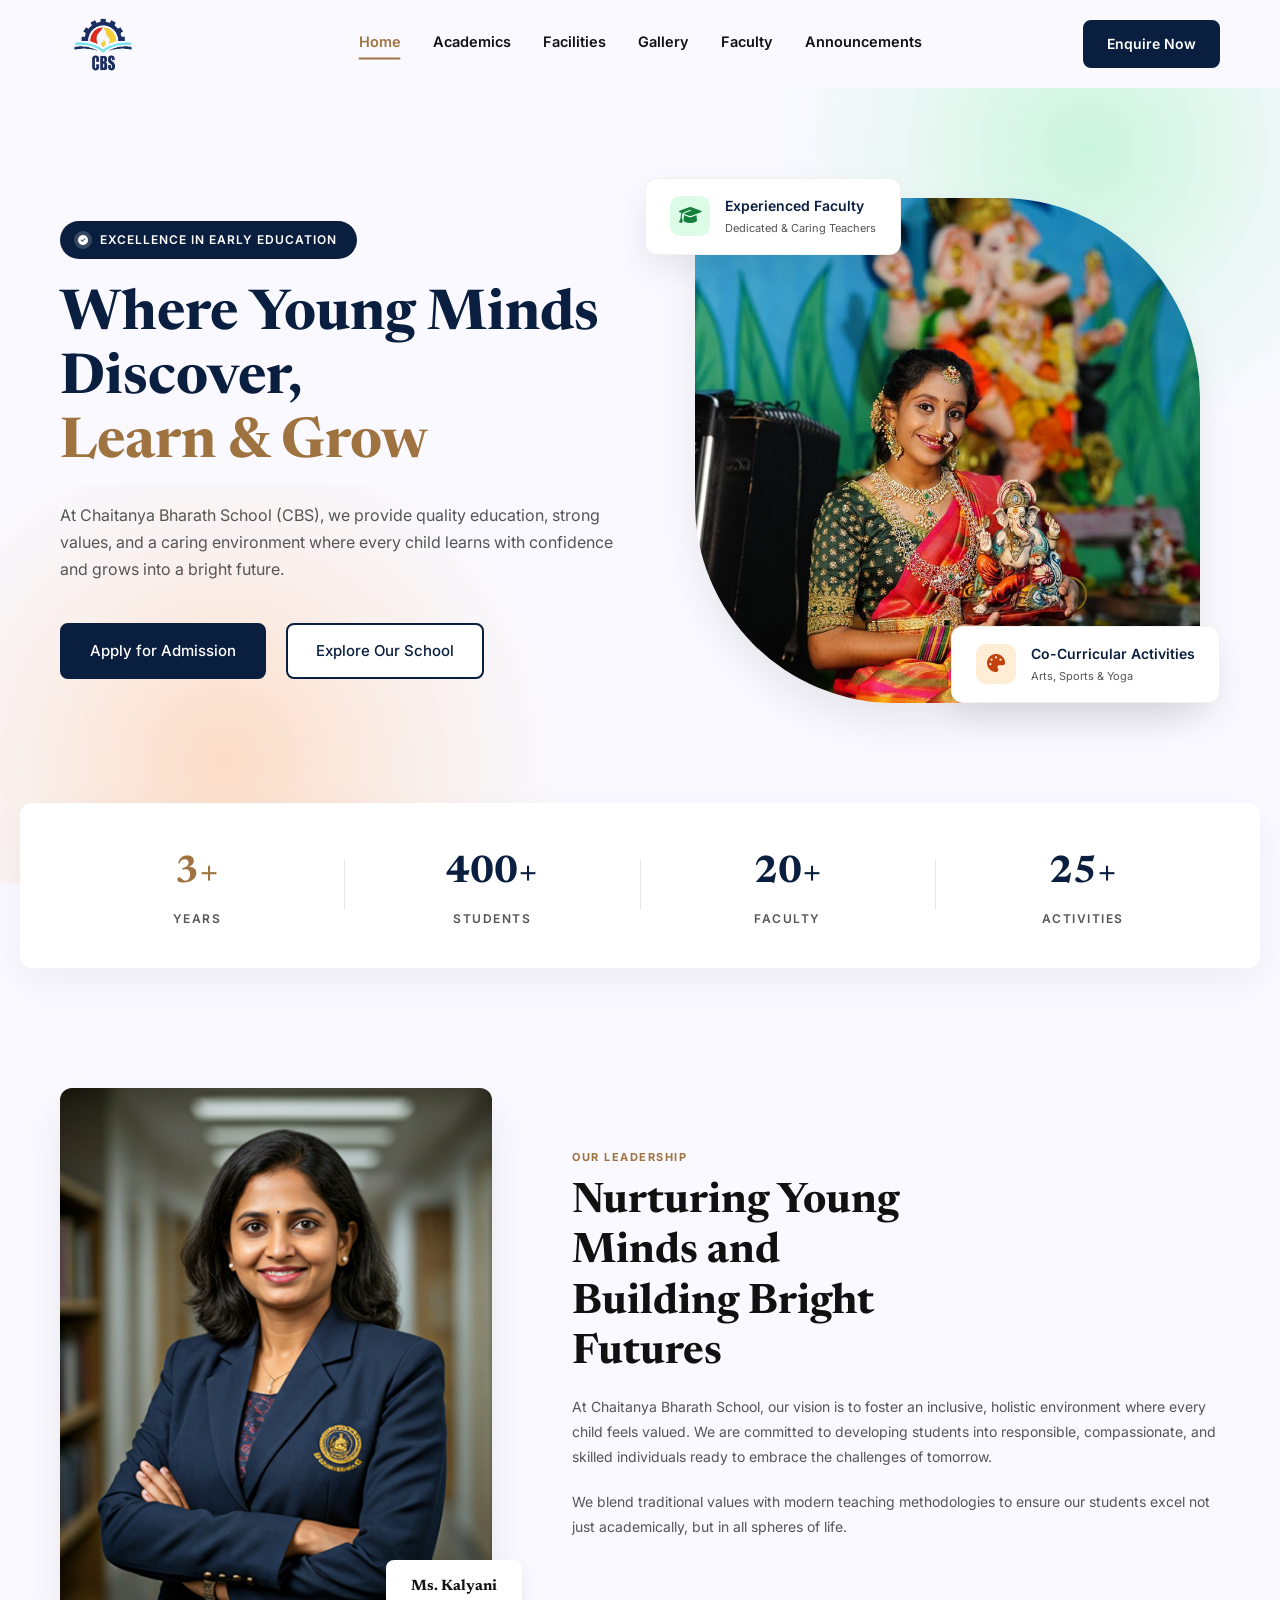
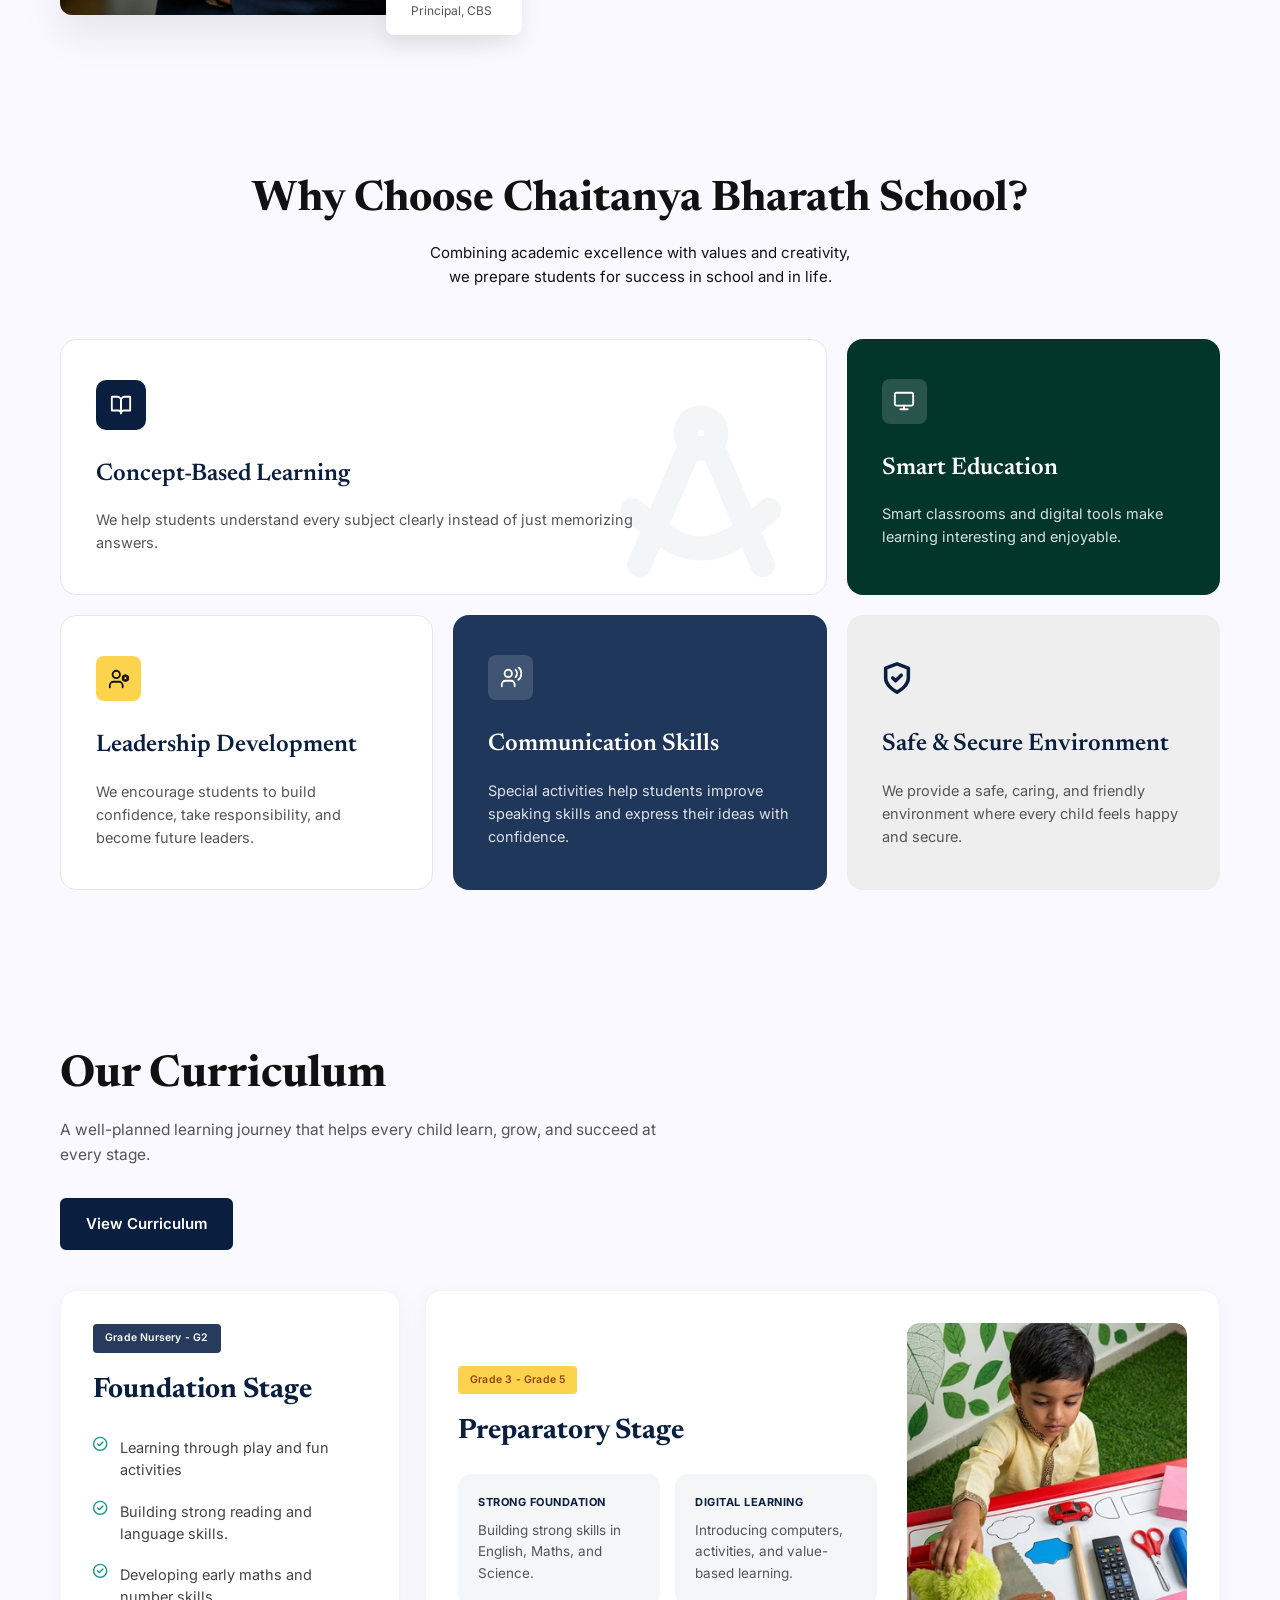
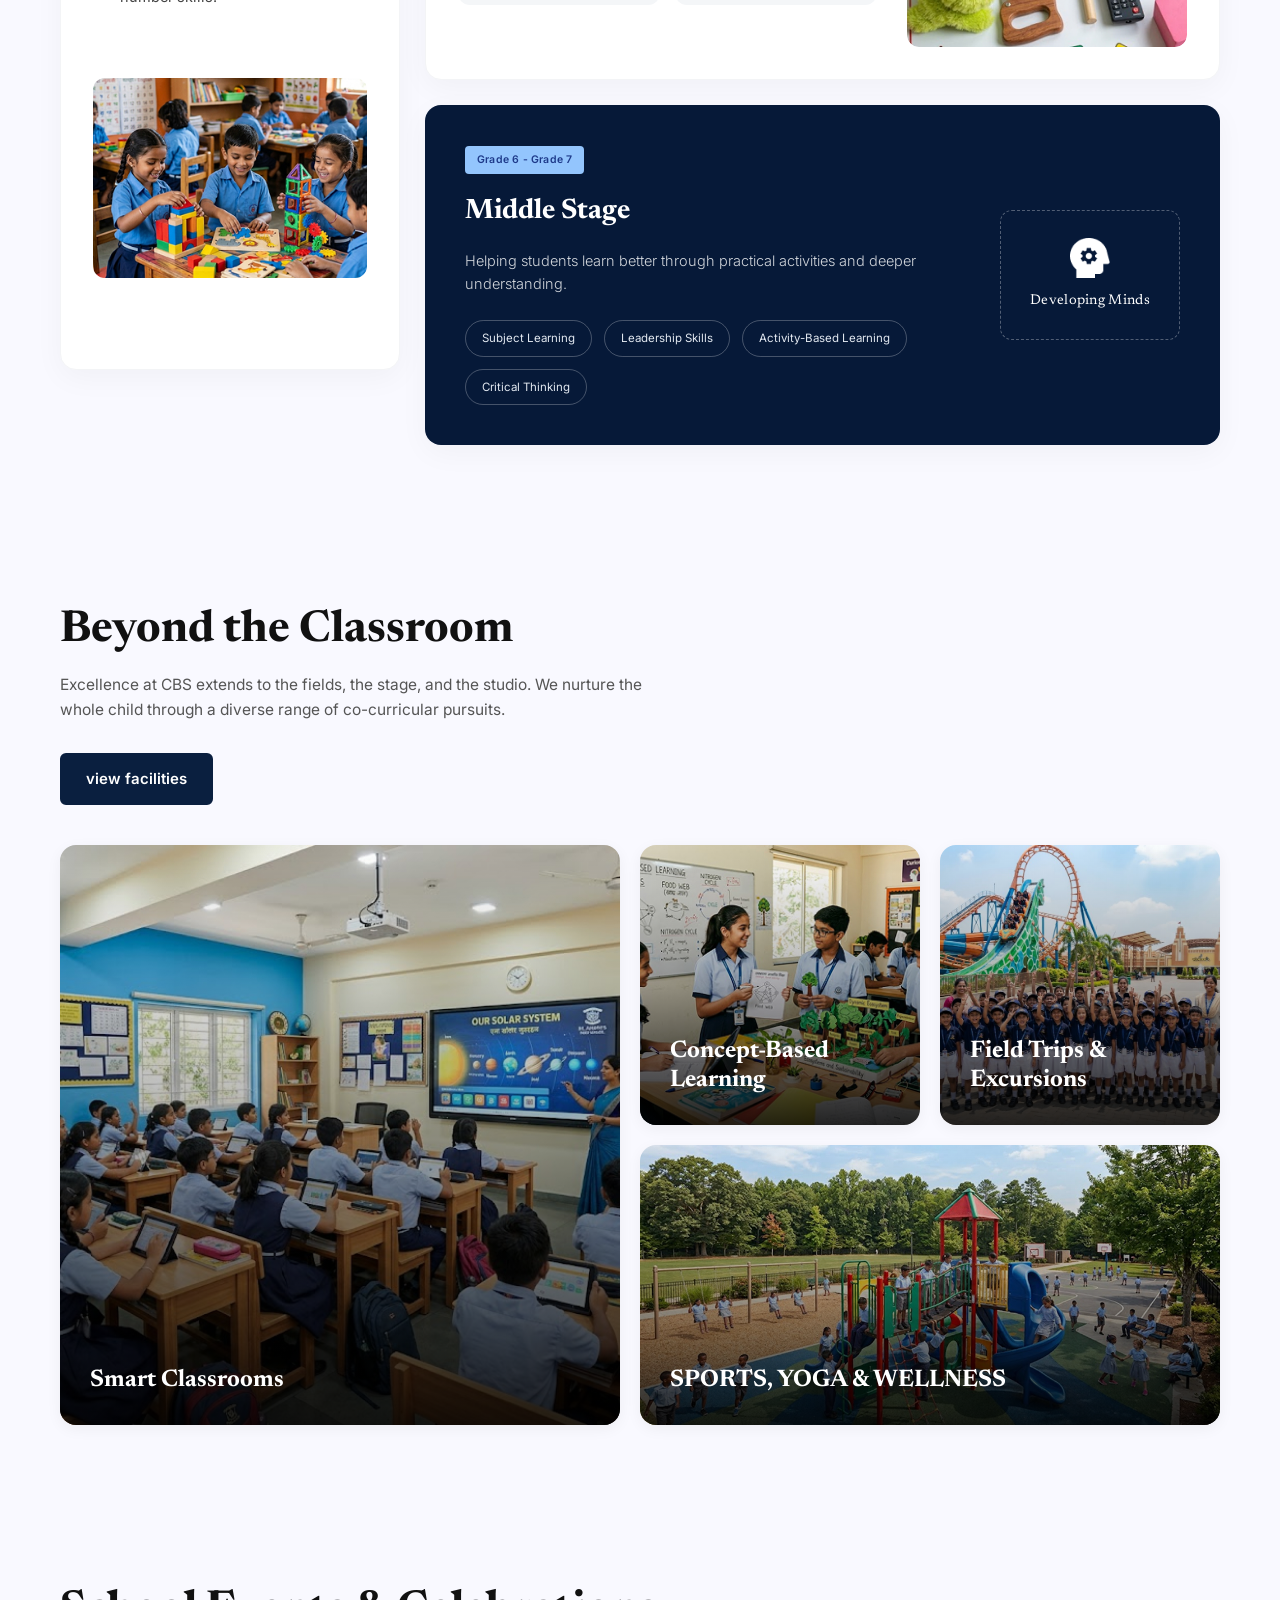
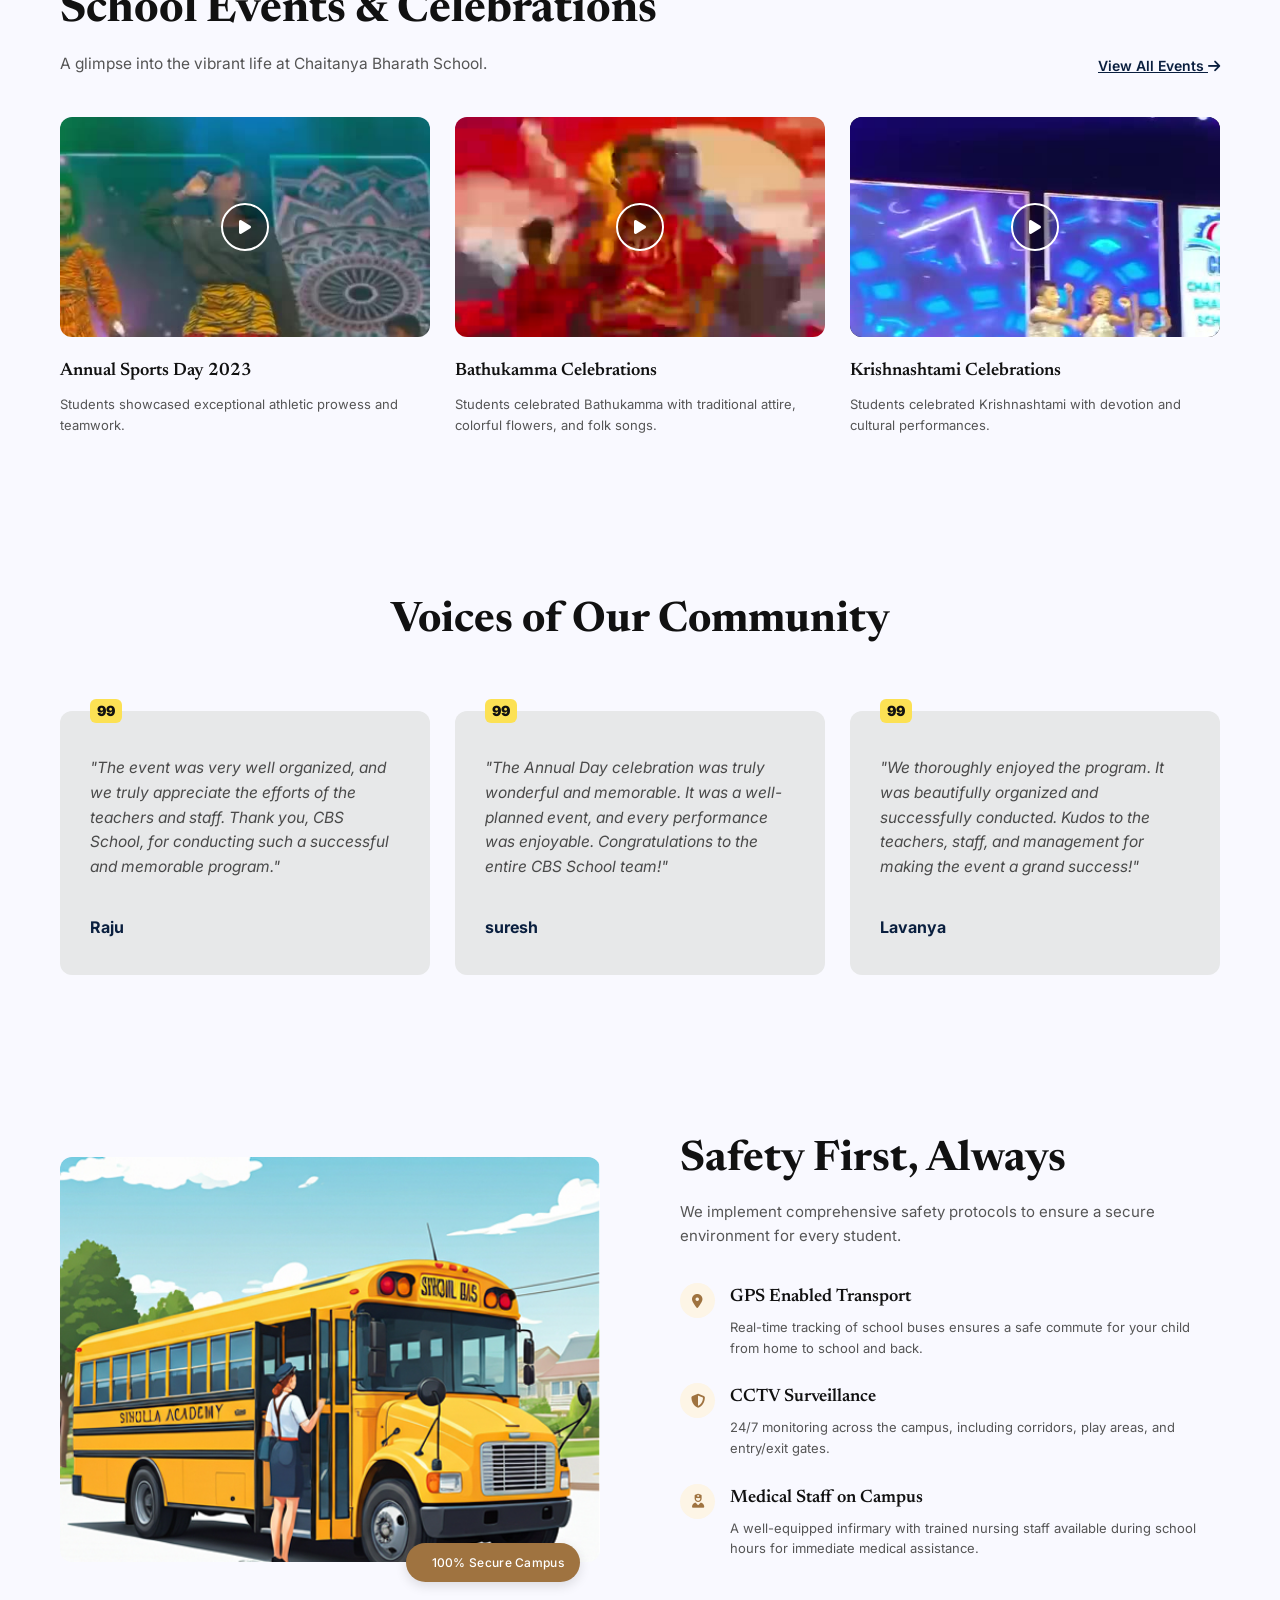
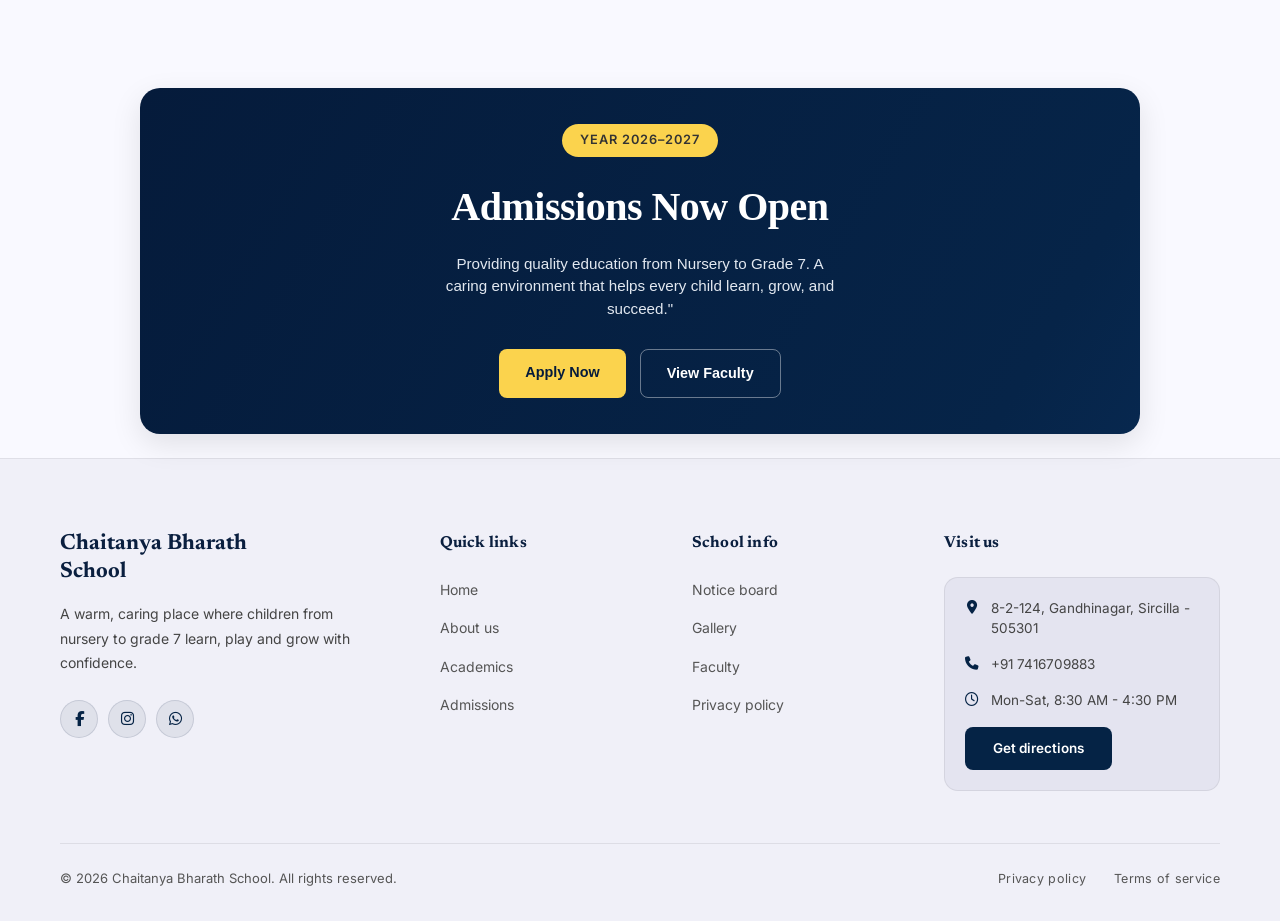
==== commit beaf9547: "Add CMS field to manage homepage principal photo/name/role" ====
--- a/index.html
+++ b/index.html
@@ -36,8 +36,8 @@
 
     <!-- ============ THEME / ICONS ============ -->
     <meta name="theme-color" content="#0A1F44">
-    <link rel="icon" href="logo1.png">
-    <link rel="apple-touch-icon" href="logo1.png">
+    <link rel="icon" href="favicon.png">
+    <link rel="apple-touch-icon" href="favicon.png">
     <meta name="msapplication-TileColor" content="#0A1F44">
 
     <!-- ============ PERFORMANCE ============ -->
@@ -219,7 +219,7 @@
     <section class="leadership">
         <div class="container">
             <div class="lead-image">
-                <img src="principal.jpg" alt="Ms. Kalyani, Principal of Chaitanya Bharath School">
+                <img id="principalPhoto" src="principal.jpg" alt="Ms. Kalyani, Principal of Chaitanya Bharath School">
                 <div class="lead-name">
                     <h4>Ms. Kalyani</h4>
                     <p>Principal, CBS</p>
@@ -619,6 +619,7 @@
     </script>
 
     <script src="js/main.js"></script>
+    <script src="js/home.js"></script>
 
 
     <script src="js/homepage.js"></script>
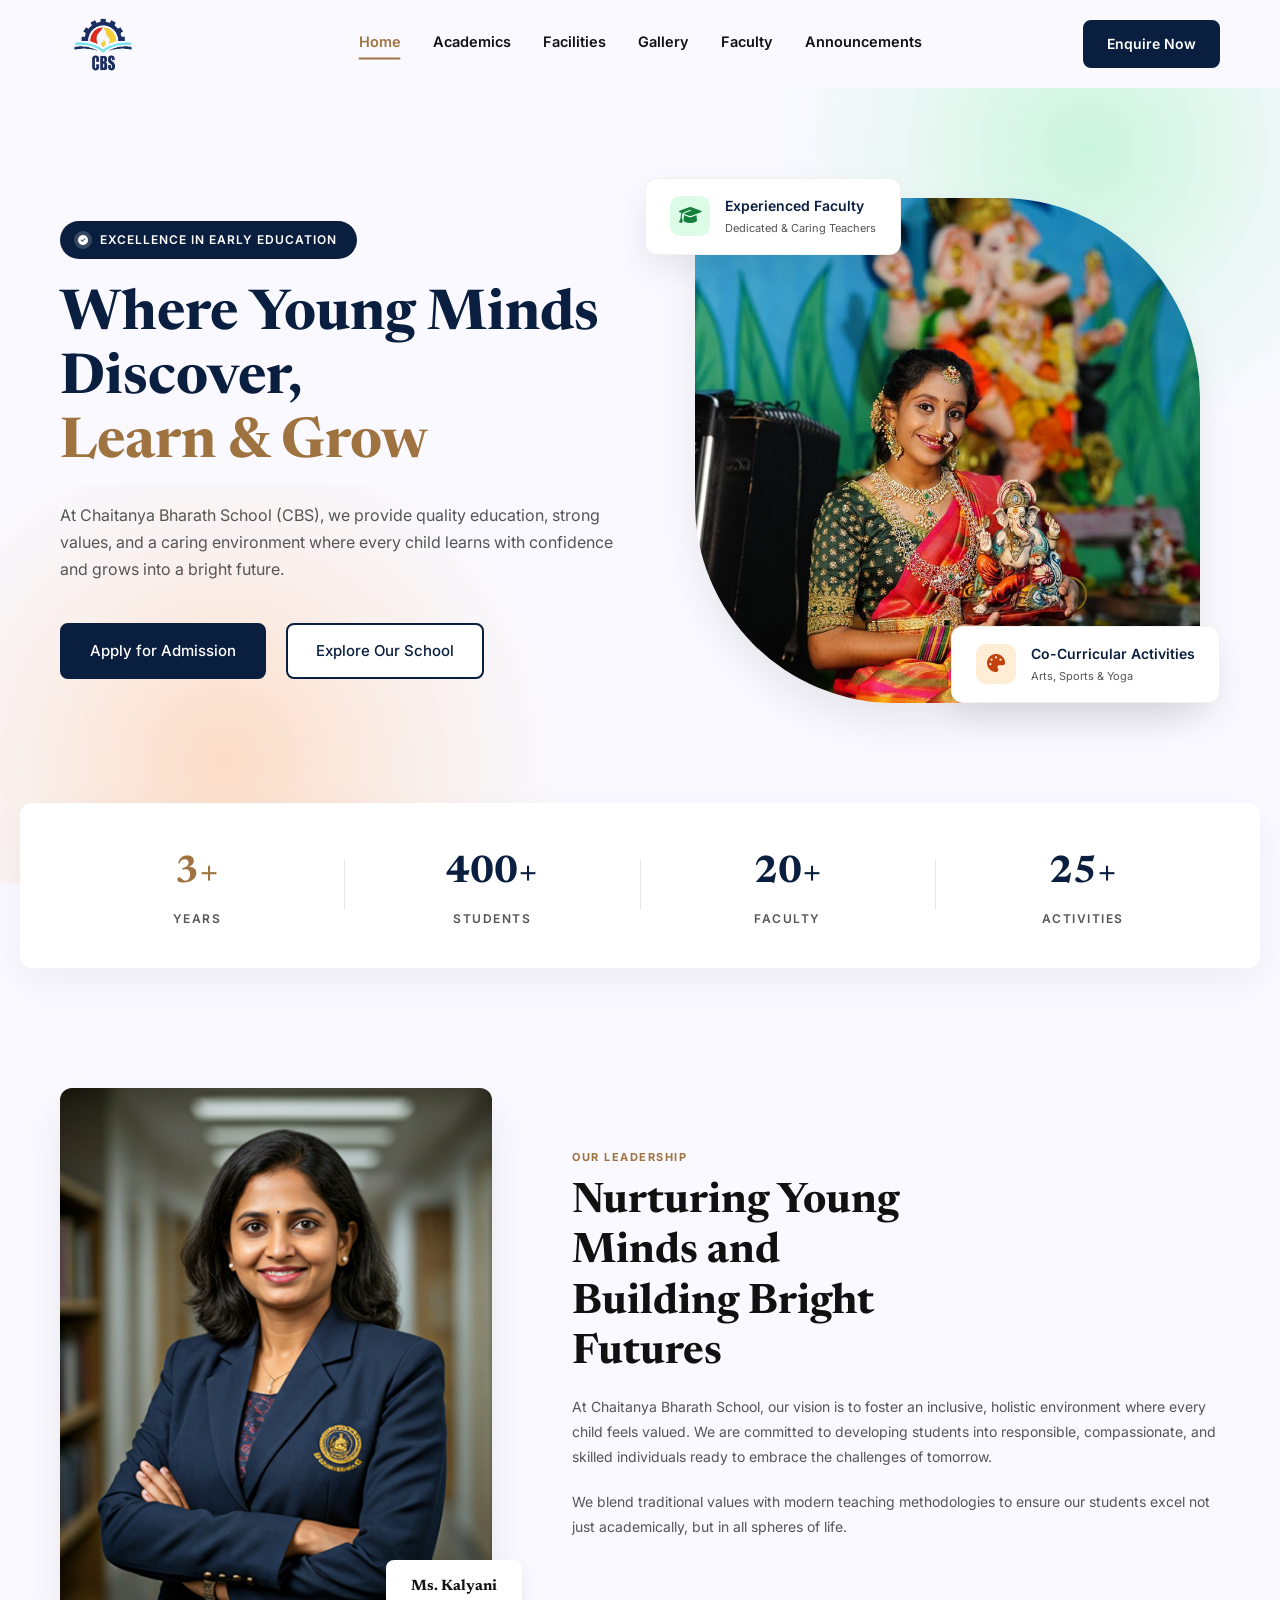
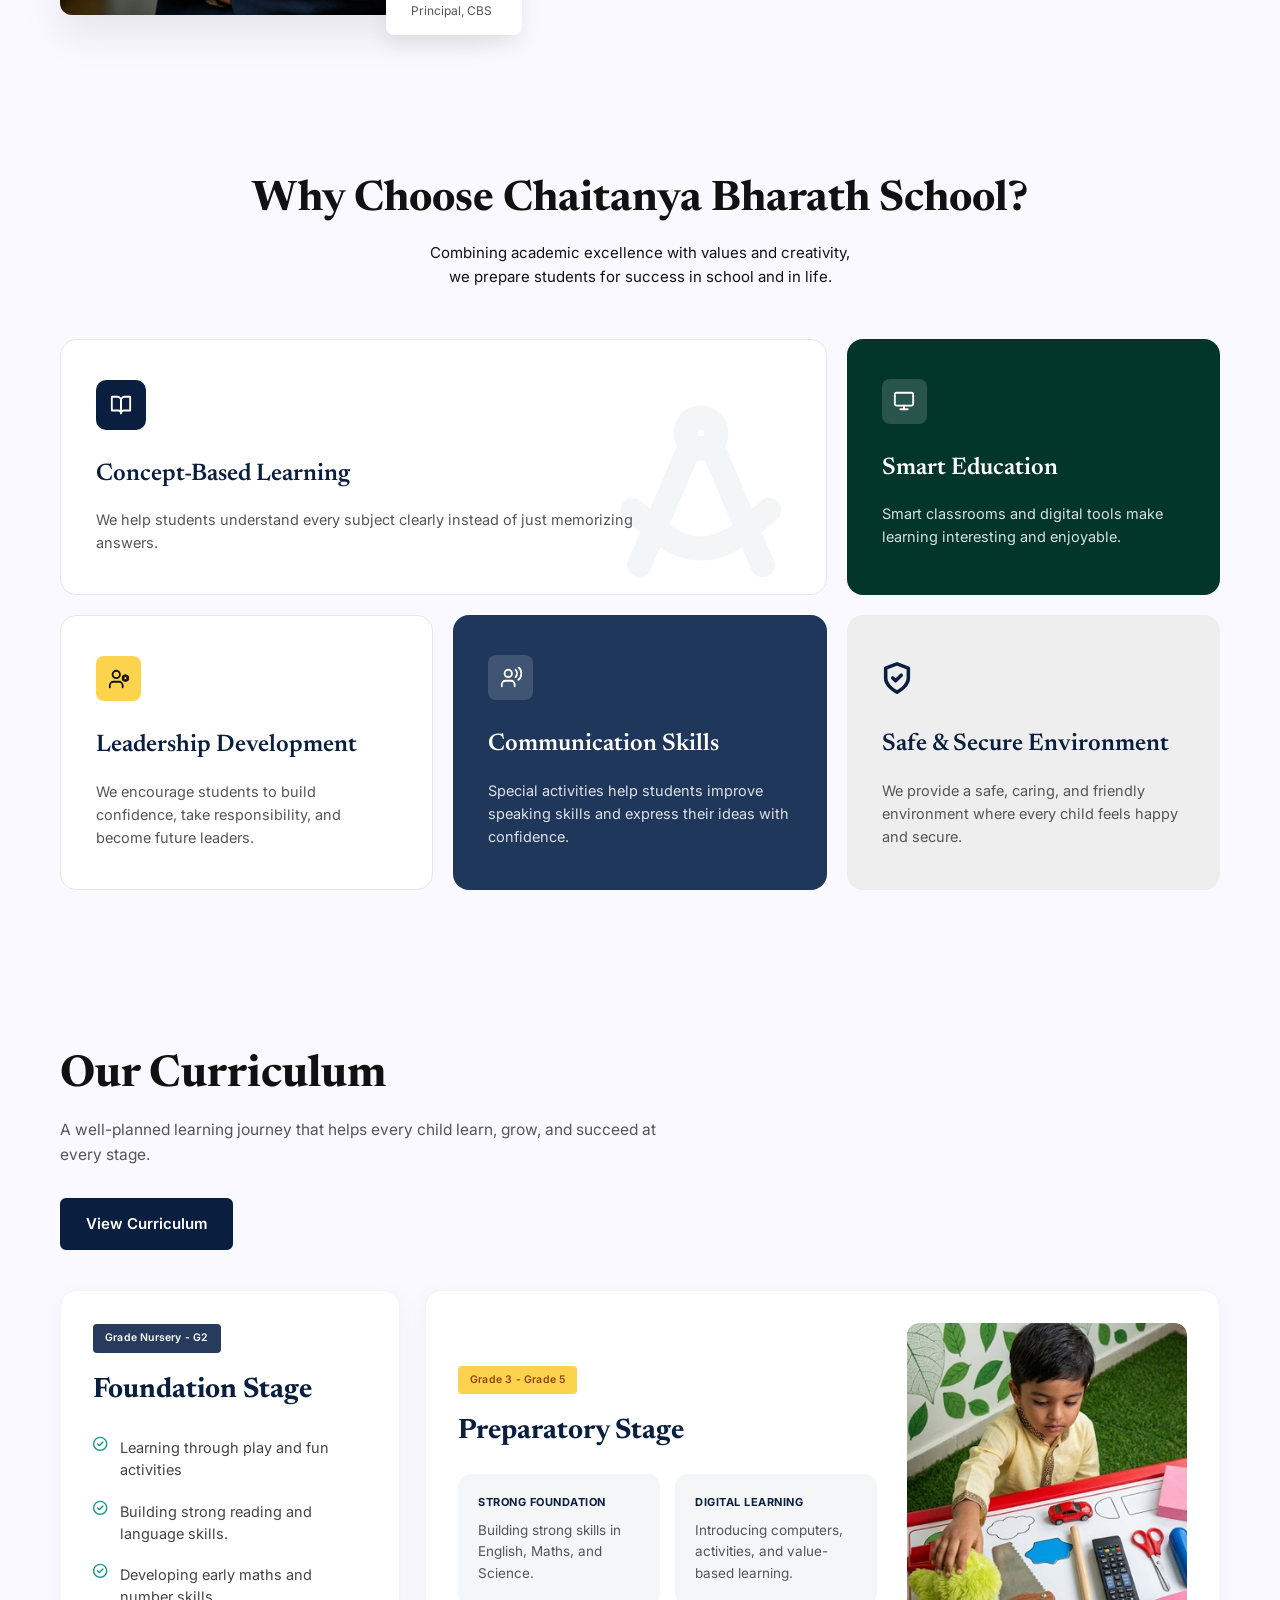
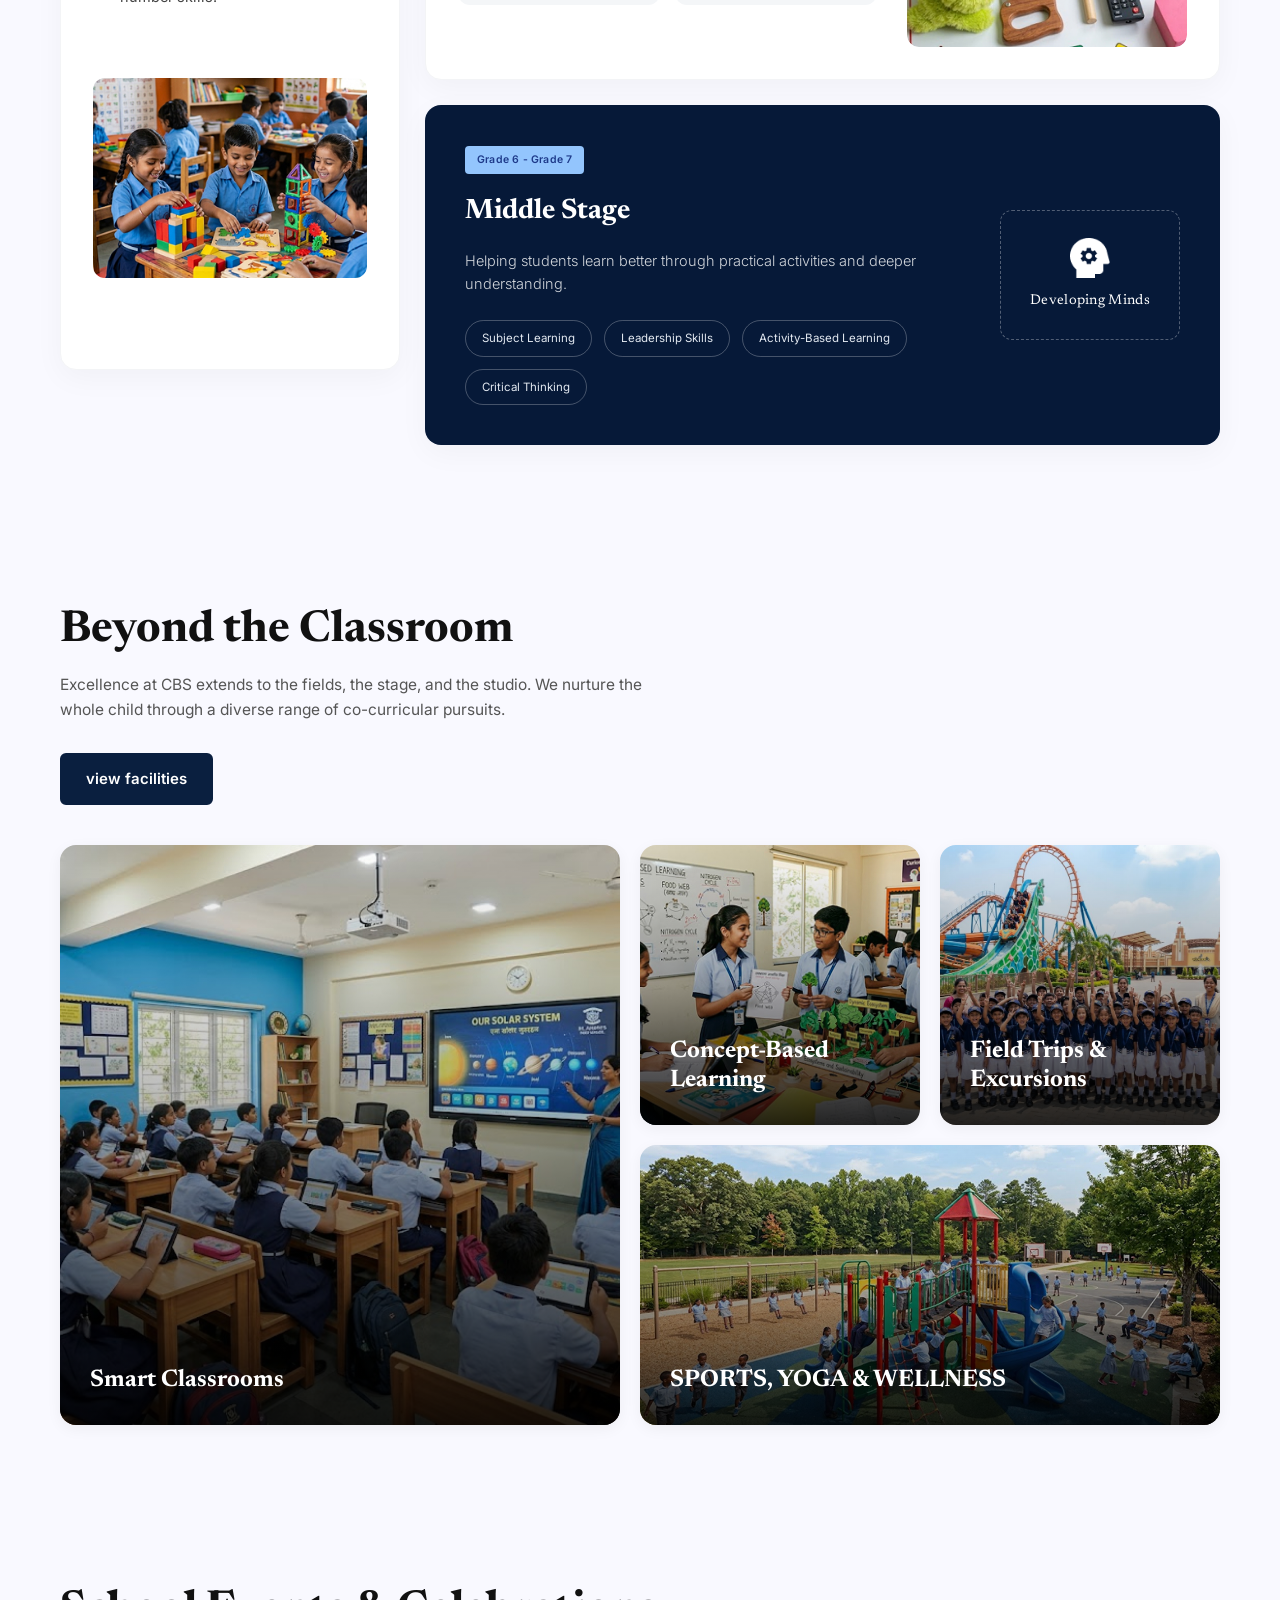
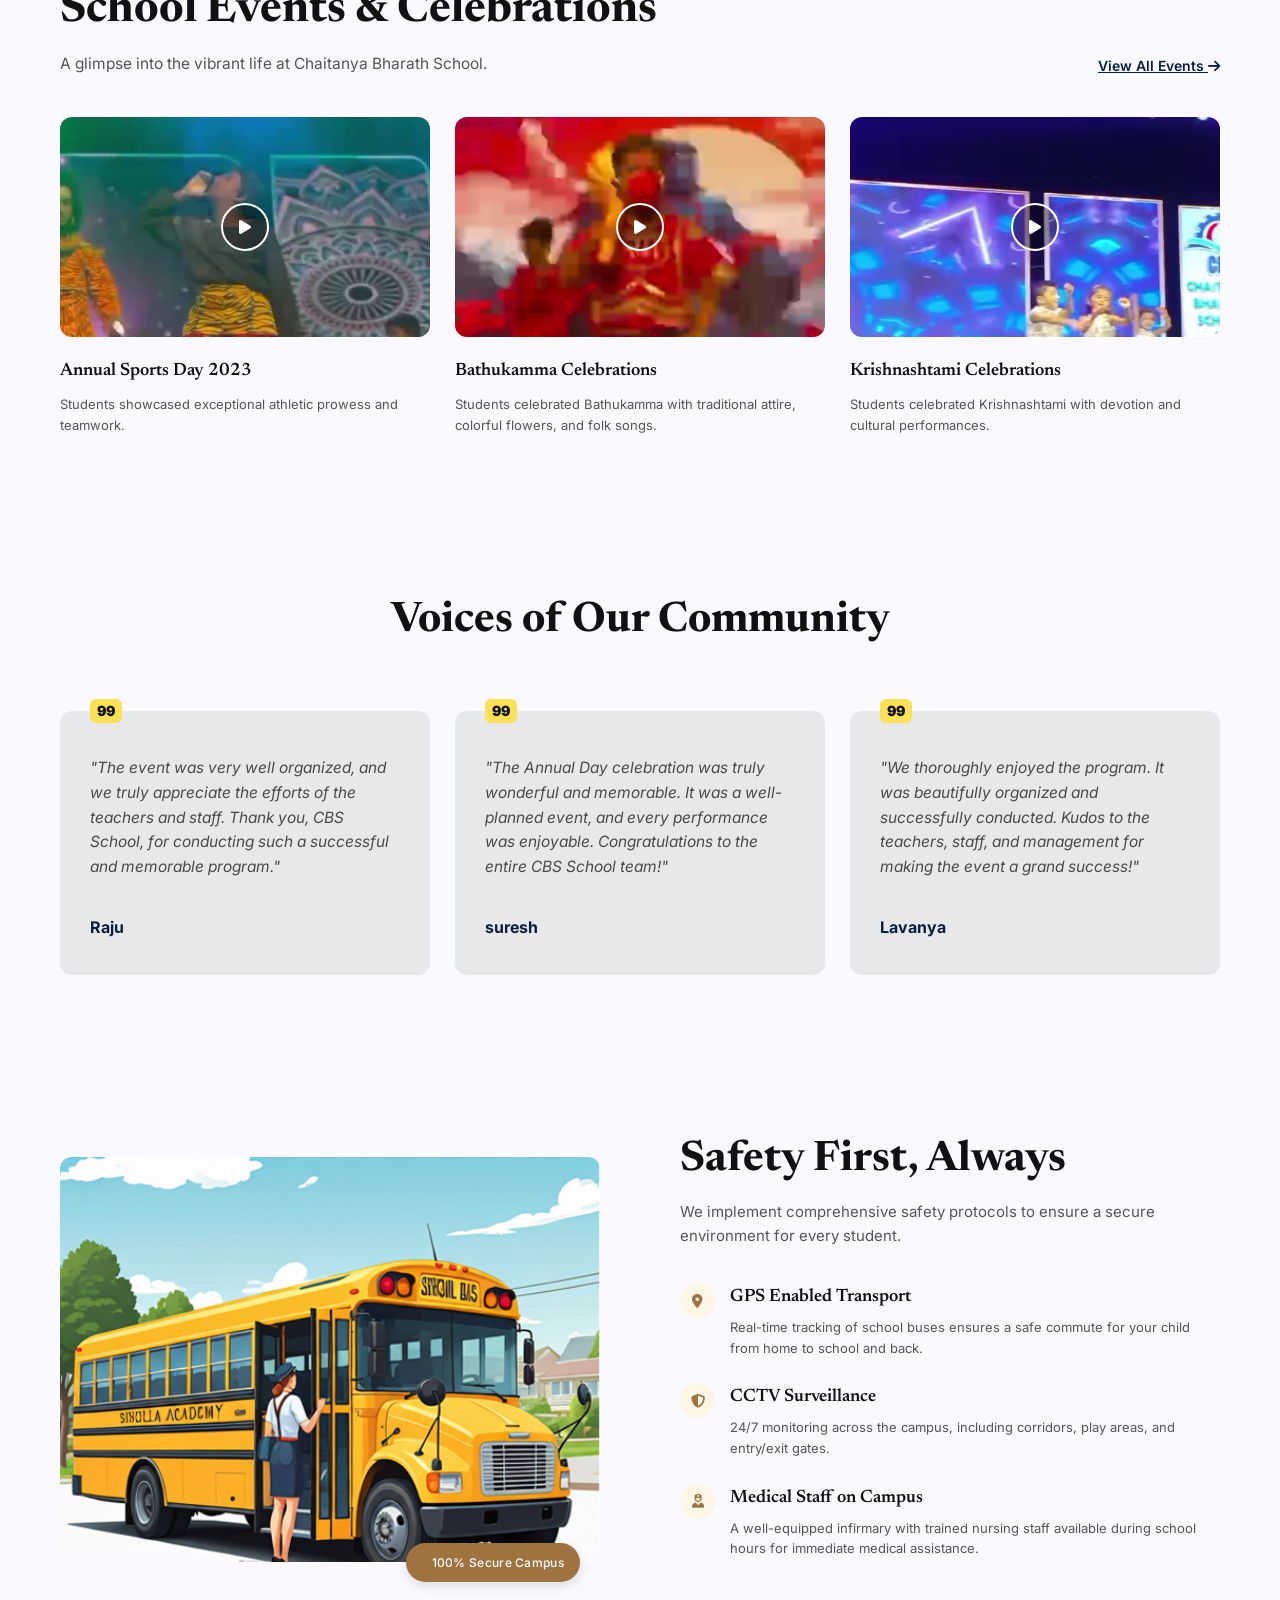
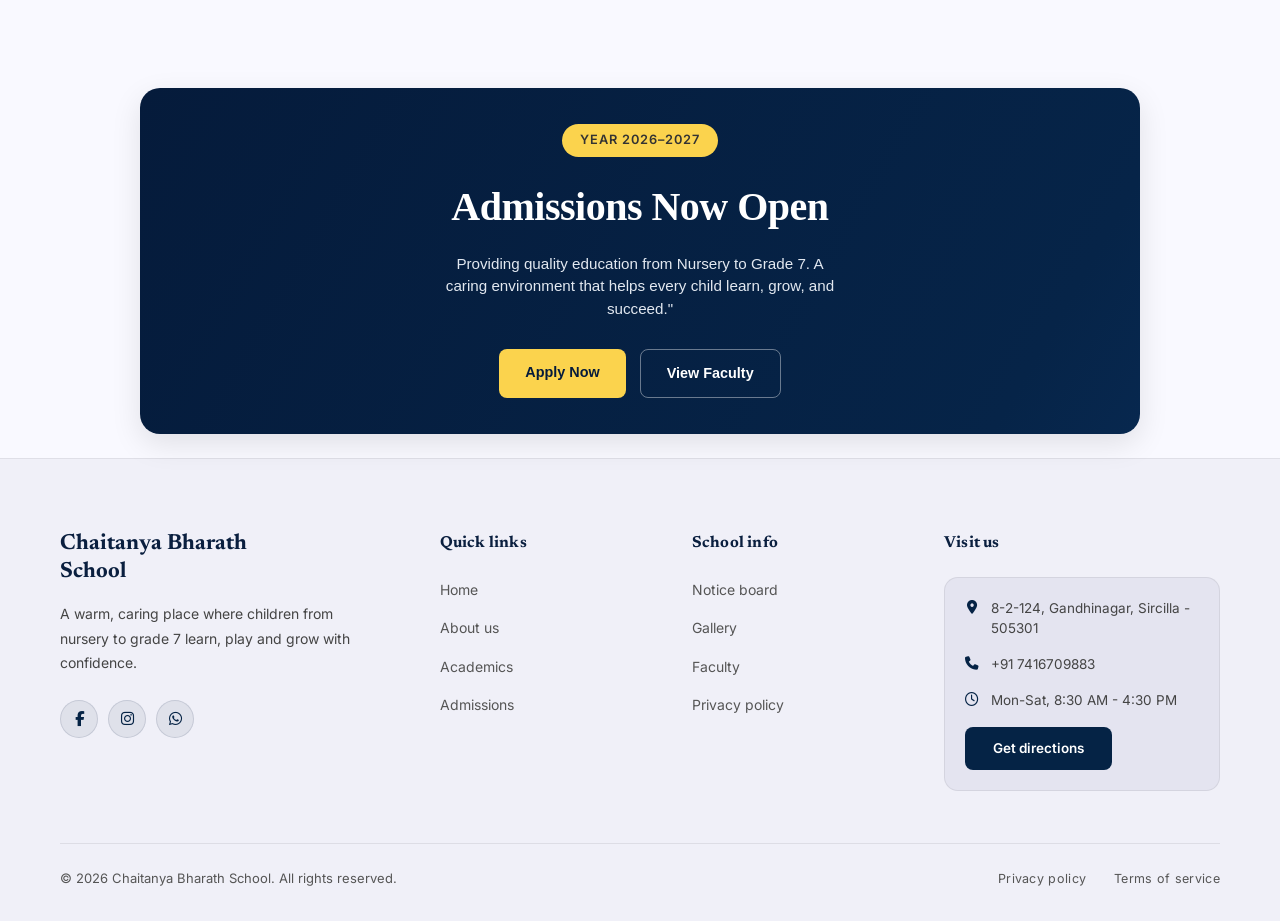
==== commit 32787175: "Add peek layout, visible slider controls, and swipe hint to testimonials" ====
--- a/index.html
+++ b/index.html
@@ -493,6 +493,11 @@
                         <i class="fa-solid fa-chevron-right"></i>
                     </button>
                 </div>
+                <div class="test-swipe-hint" id="testSwipeHint">
+                    <i class="fa-solid fa-chevron-left"></i>
+                    <span>Swipe for more</span>
+                    <i class="fa-solid fa-chevron-right"></i>
+                </div>
             </div>
         </div>
     </section>
--- a/css/homepage.css
+++ b/css/homepage.css
@@ -501,8 +501,23 @@
     .stat-divider { display: block; }
     .stat-item { flex: 1; margin-bottom: 0; white-space: nowrap; }
     .leadership .container, .safety .container { flex-direction: column; }
-    .features-grid, .events-grid, .test-grid { grid-template-columns: 1fr; }
+    .features-grid, .events-grid { grid-template-columns: 1fr; }
     .feat-concept { grid-column: span 1; }
+
+    /* Testimonial slider: real horizontal track, one card mostly in
+       view with the next card peeking in on the right as a visual
+       cue that the section is swipeable */
+    .test-slider-wrapper { overflow: hidden; }
+    .test-grid {
+        display: flex;
+        flex-wrap: nowrap;
+        grid-template-columns: unset;
+        gap: 14px;
+    }
+    .test-card {
+        flex: 0 0 86%;
+        width: 86%;
+    }
     .gallery-grid { grid-template-columns: 1fr 1fr; grid-template-rows: auto; gap: 12px; }
     .gal-large { grid-column: 1 / 2; grid-row: 1 / 3; min-height: 280px; }
     .gal-top-1 { grid-column: 2 / 3; grid-row: 1 / 2; height: 130px; }
@@ -519,7 +534,6 @@
     .card-img-bottom { display: none; }
     .why-choose .section-subtitle { margin: 0 auto 30px auto !important; }
     .events-grid { grid-template-columns: 1fr 1fr; }
-    .test-grid { grid-template-columns: 1fr 1fr; }
     .safety-badge { font-size: 11.5px; padding: 12px 16px; }
 }
 
@@ -560,7 +574,7 @@
     .overlay-content h4 { font-size: 15px; line-height: 1.2; font-weight: 500; opacity: 0.88; }
     .gal-large .overlay-content h4 { font-size: 20px; font-weight: 500; opacity: 0.88; }
     .overlay-content p { display: none; }
-    .events-grid, .test-grid { grid-template-columns: 1fr; }
+    .events-grid { grid-template-columns: 1fr; }
     .event-vid { height: 200px; }
     .safety .container { gap: 40px; }
     .safety-img { padding-bottom: 20px; }
@@ -771,6 +785,9 @@
     justify-content: center;
     gap: 20px;
     margin-top: 28px;
+}
+@media (max-width: 1024px) {
+    .test-slider-controls { display: flex; }
 }
 .test-slider-btn {
     width: 42px;
@@ -804,6 +821,32 @@
     background: var(--primary-dark, #061938);
     transform: scale(1.3);
 }
+
+/* Swipe hint: quiet label + nudging arrow, shown briefly the first
+   time the section scrolls into view on mobile */
+.test-swipe-hint {
+    display: none;
+    align-items: center;
+    justify-content: center;
+    gap: 6px;
+    margin-top: 10px;
+    font-size: 12px;
+    color: var(--text-muted);
+    opacity: 0;
+    transition: opacity 0.4s ease;
+}
+@media (max-width: 1024px) {
+    .test-swipe-hint { display: flex; }
+}
+.test-swipe-hint.show { opacity: 1; }
+.test-swipe-hint i { font-size: 11px; }
+.test-swipe-hint.nudge i.fa-chevron-right {
+    animation: testHintNudge 1.1s ease-in-out 2;
+}
+@keyframes testHintNudge {
+    0%, 100% { transform: translateX(0); }
+    50% { transform: translateX(4px); }
+}
 /* =========================================================
    ANIMATION ADDITIONS
    ========================================================= */
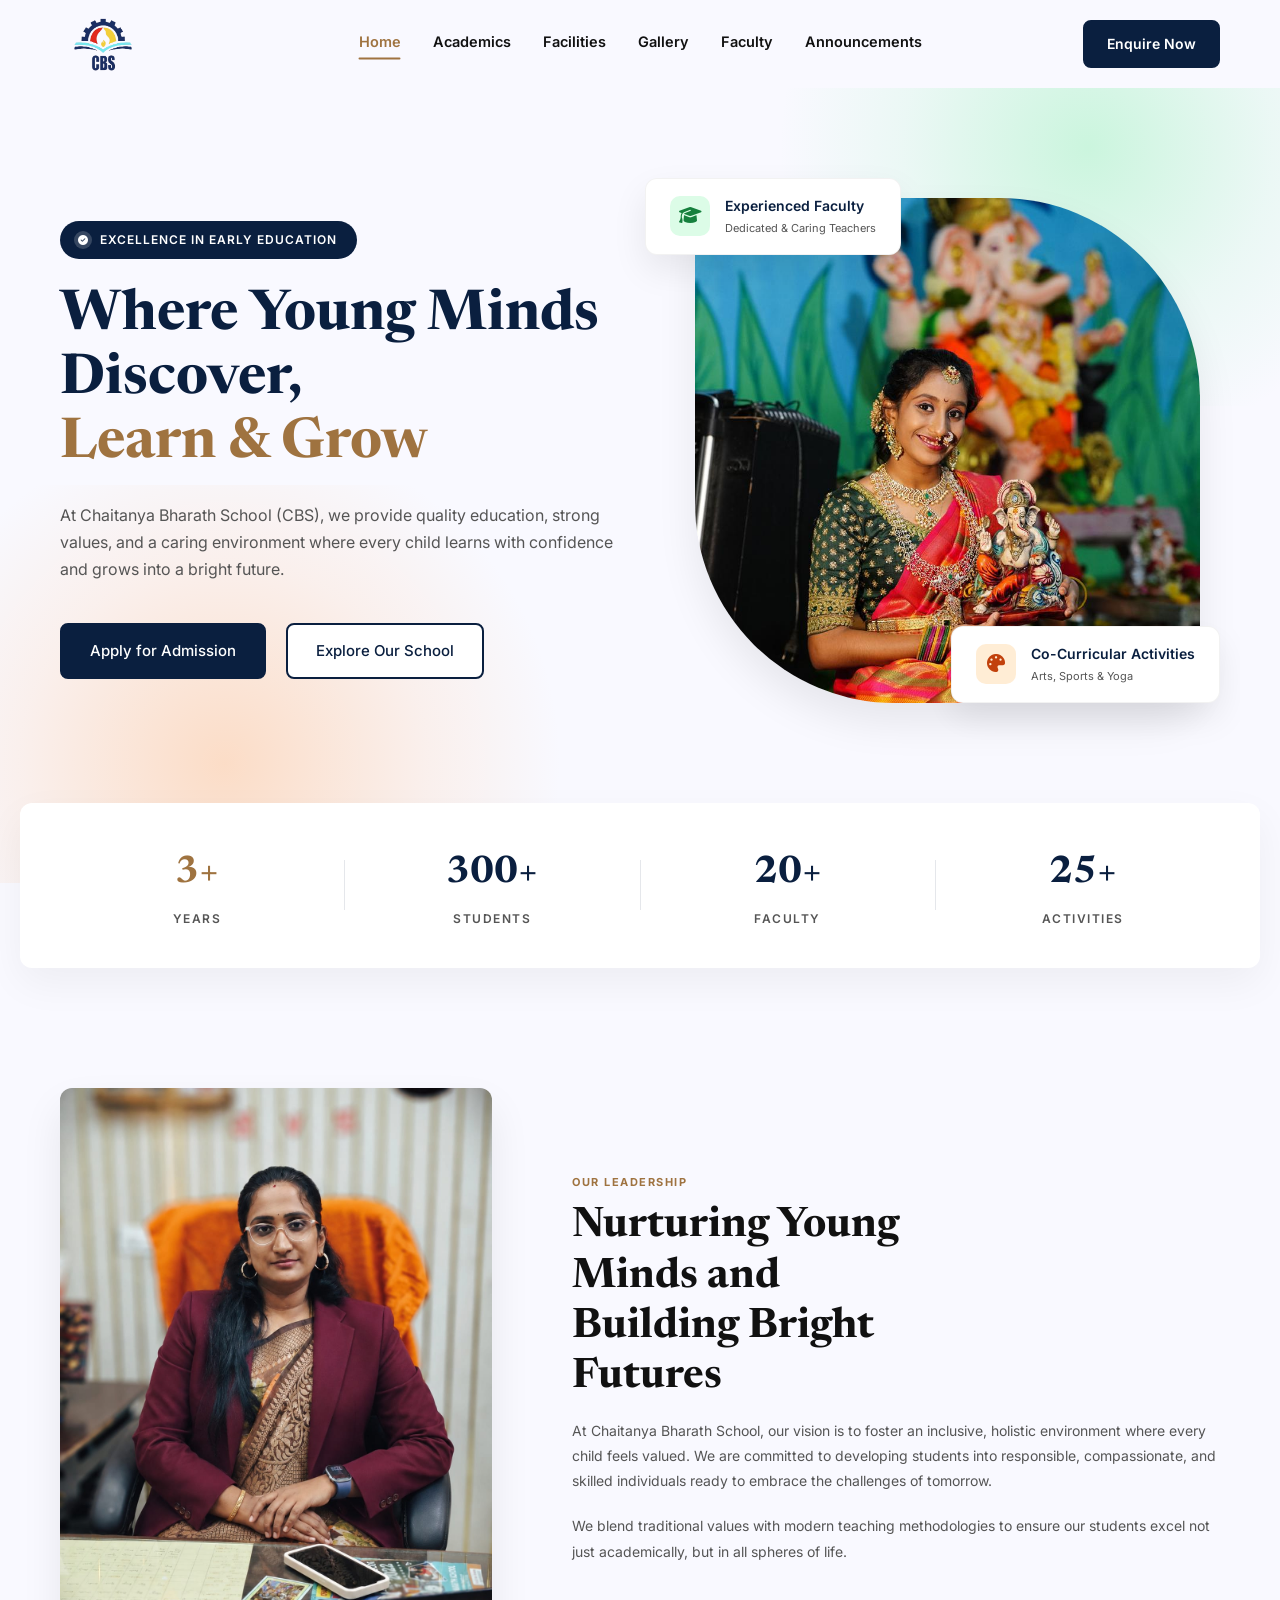
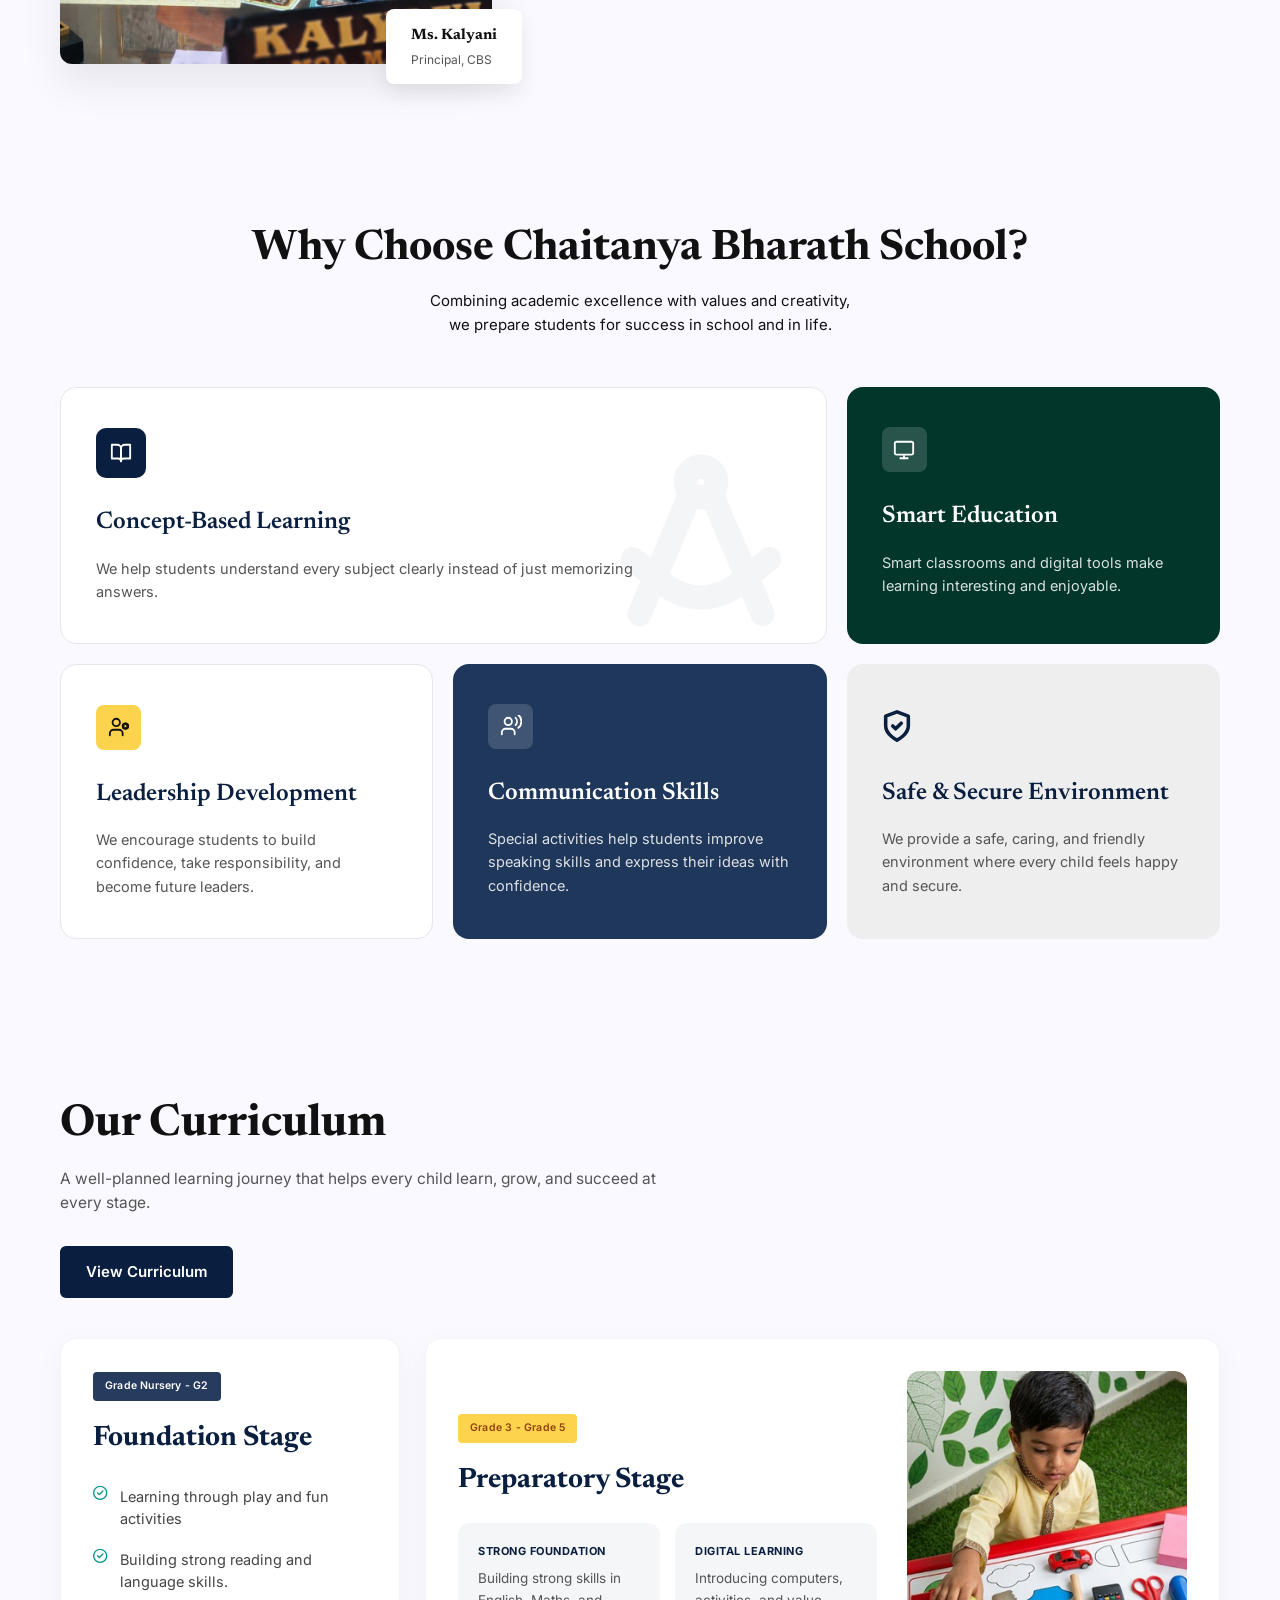
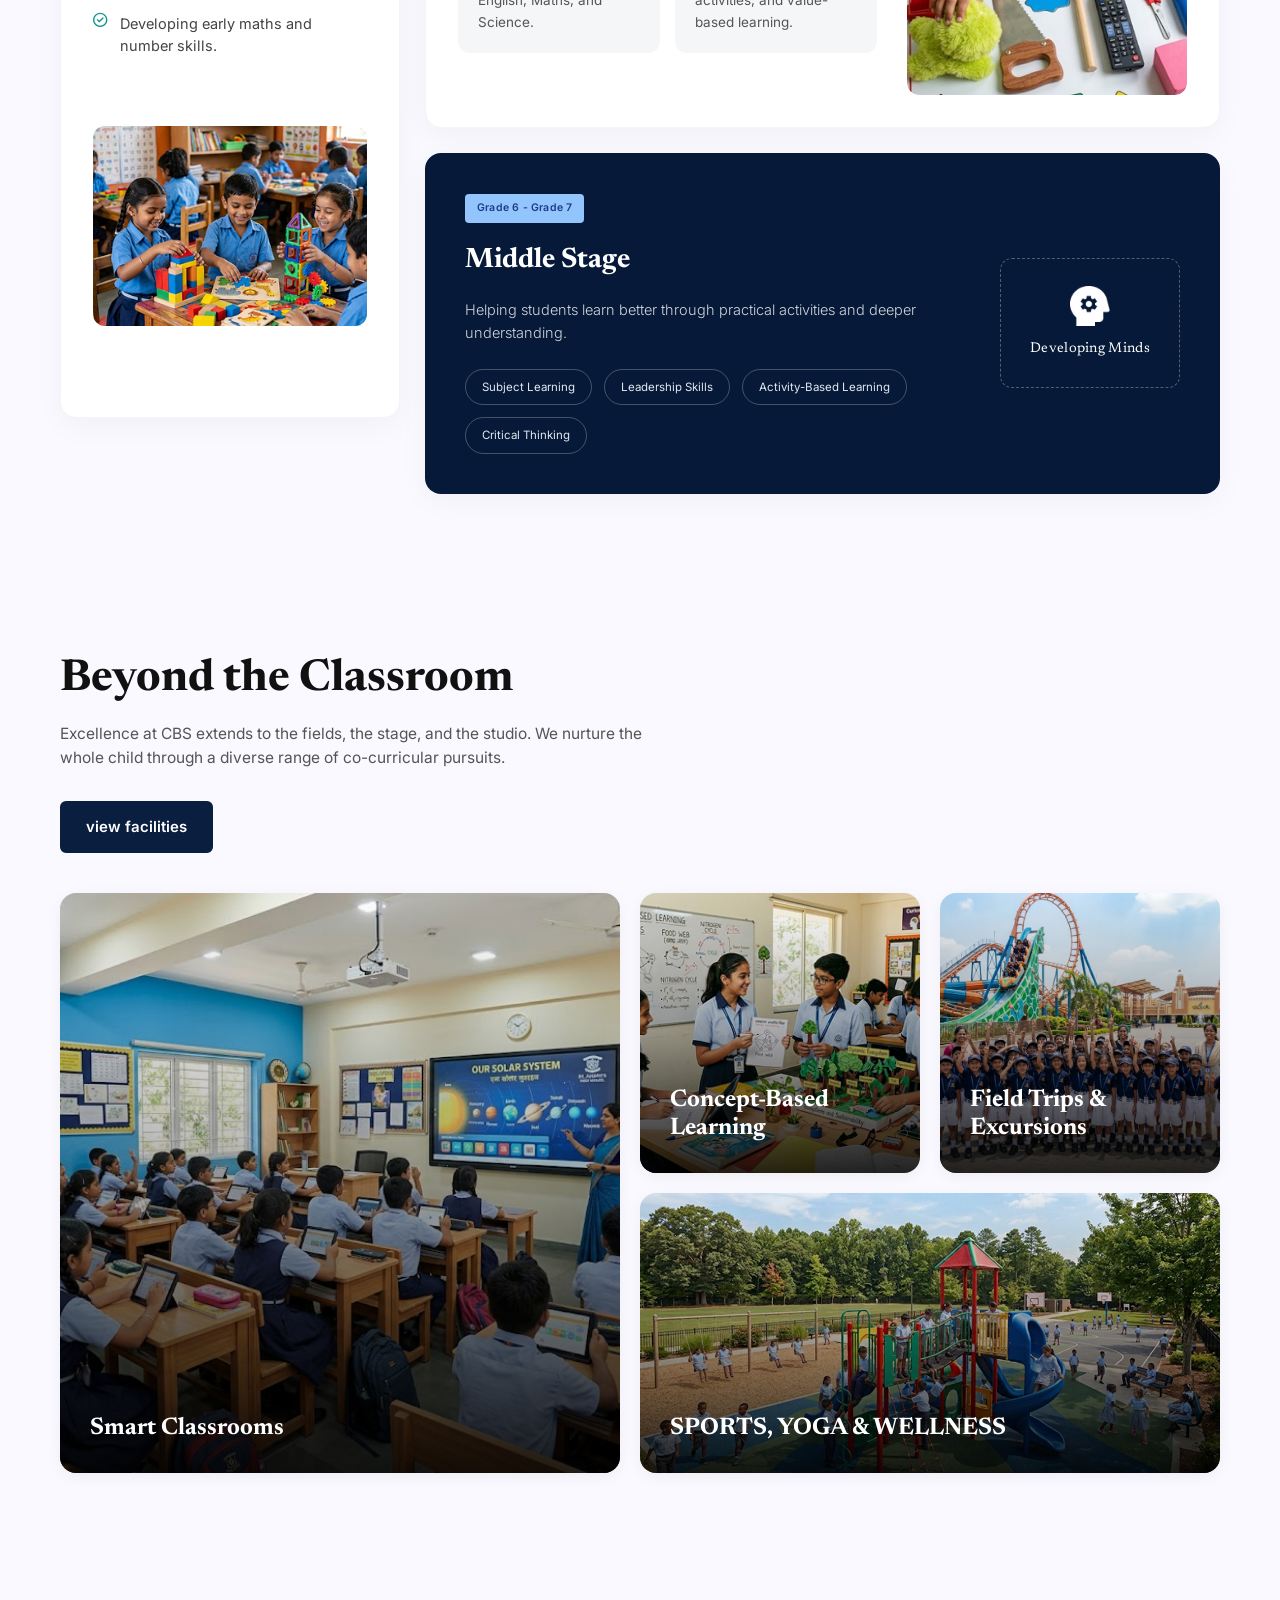
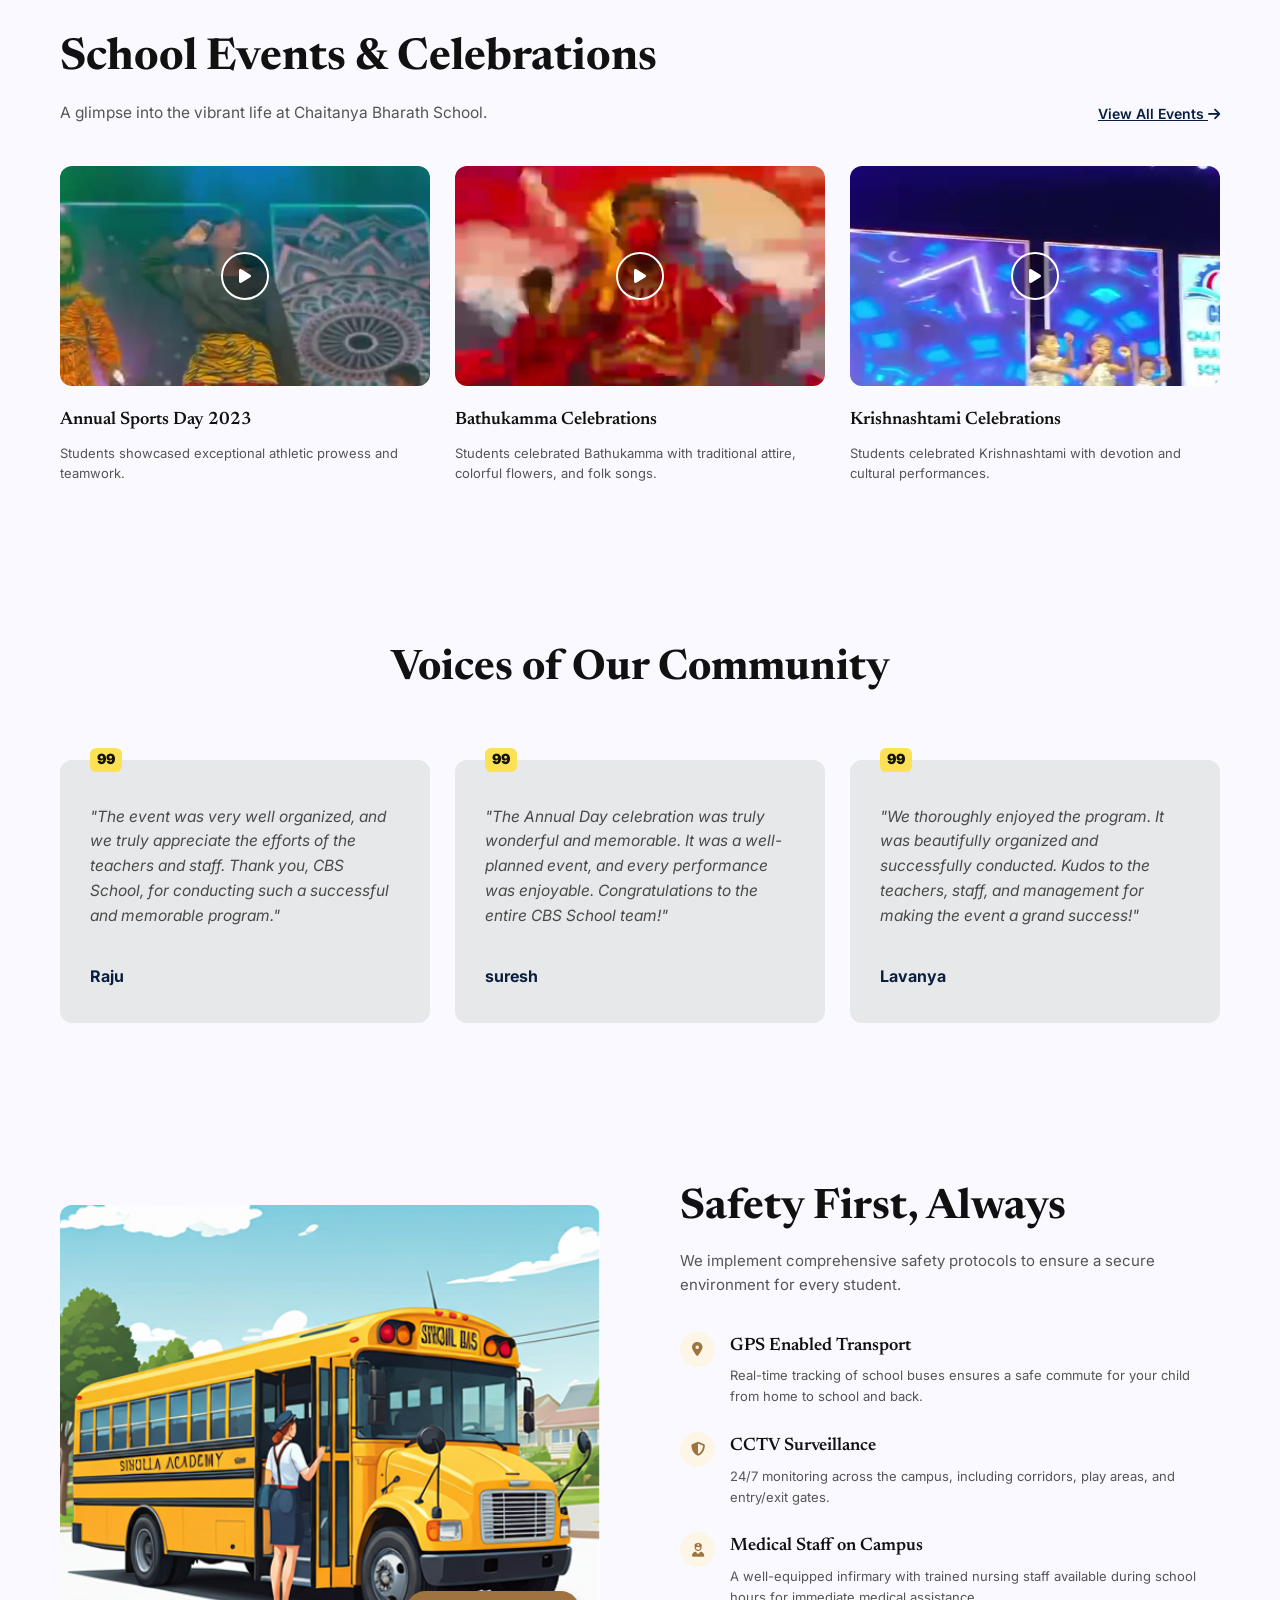
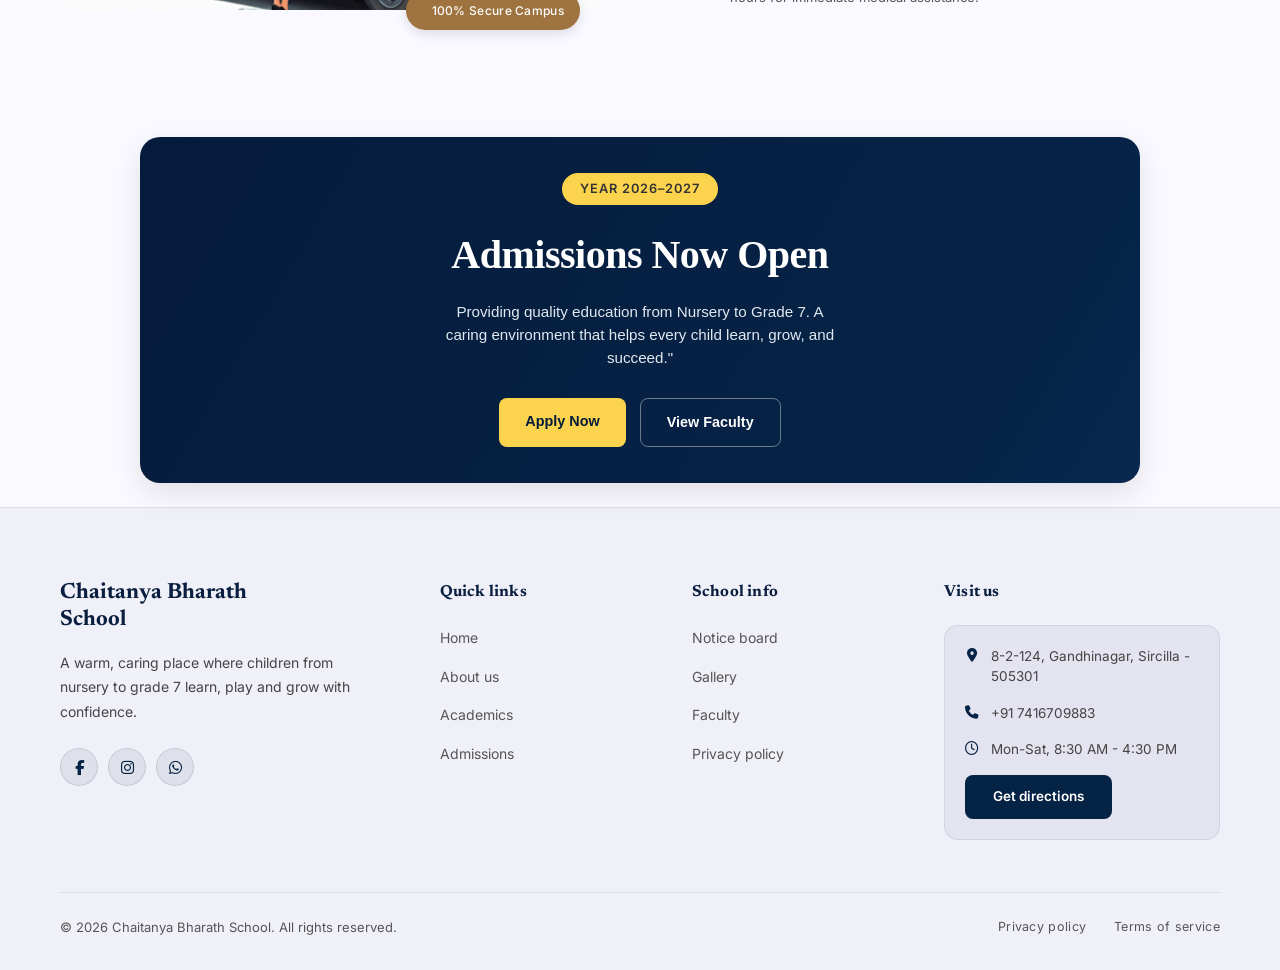
==== commit 8d9042a3: "Initial commit" ====
--- a/index.html
+++ b/index.html
@@ -208,7 +208,7 @@
     <div class="stats-wrapper container">
         <div class="stats-card">
             <div class="stat-item"><h3 class="text-gold">3+</h3><p>Years</p></div><div class="stat-divider"></div>
-            <div class="stat-item"><h3>400+</h3><p>Students</p></div><div class="stat-divider"></div>
+            <div class="stat-item"><h3>300+</h3><p>Students</p></div><div class="stat-divider"></div>
             <div class="stat-item"><h3>20+</h3><p>Faculty</p></div><div class="stat-divider"></div>
 
 
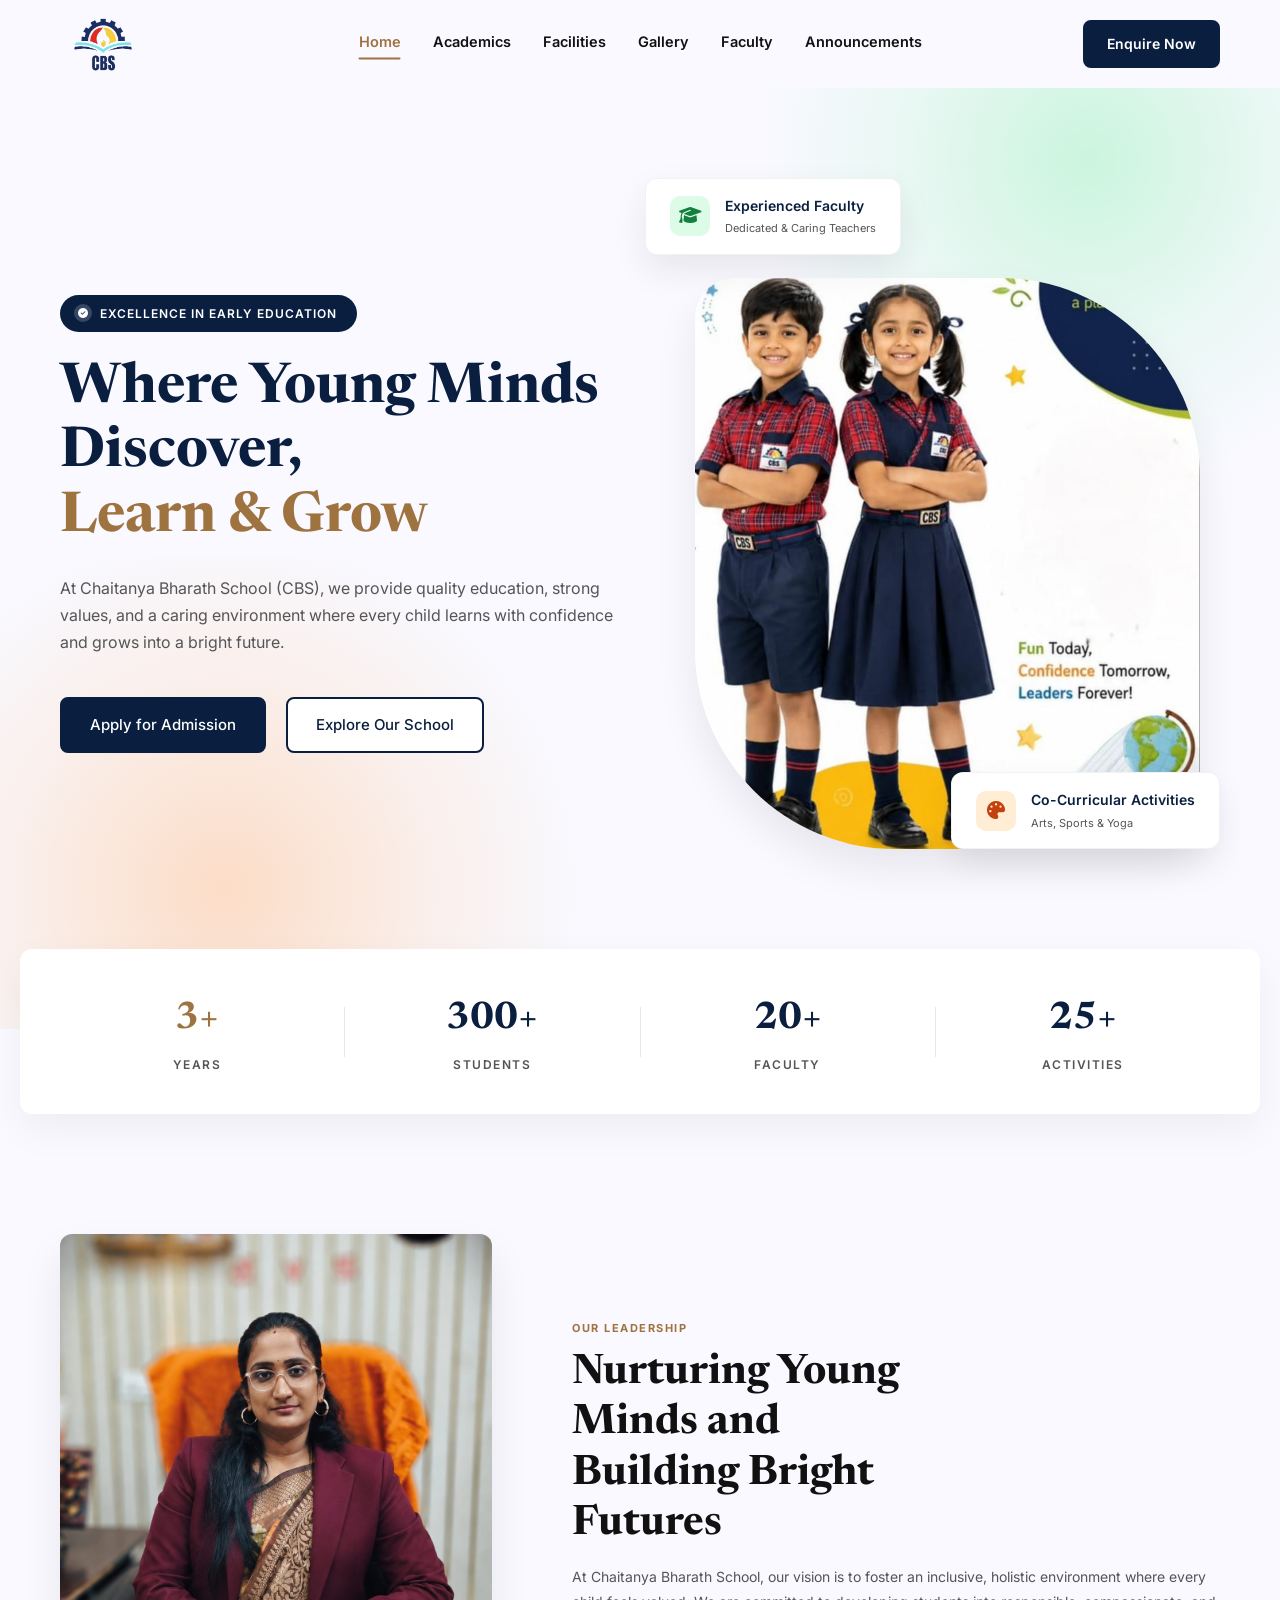
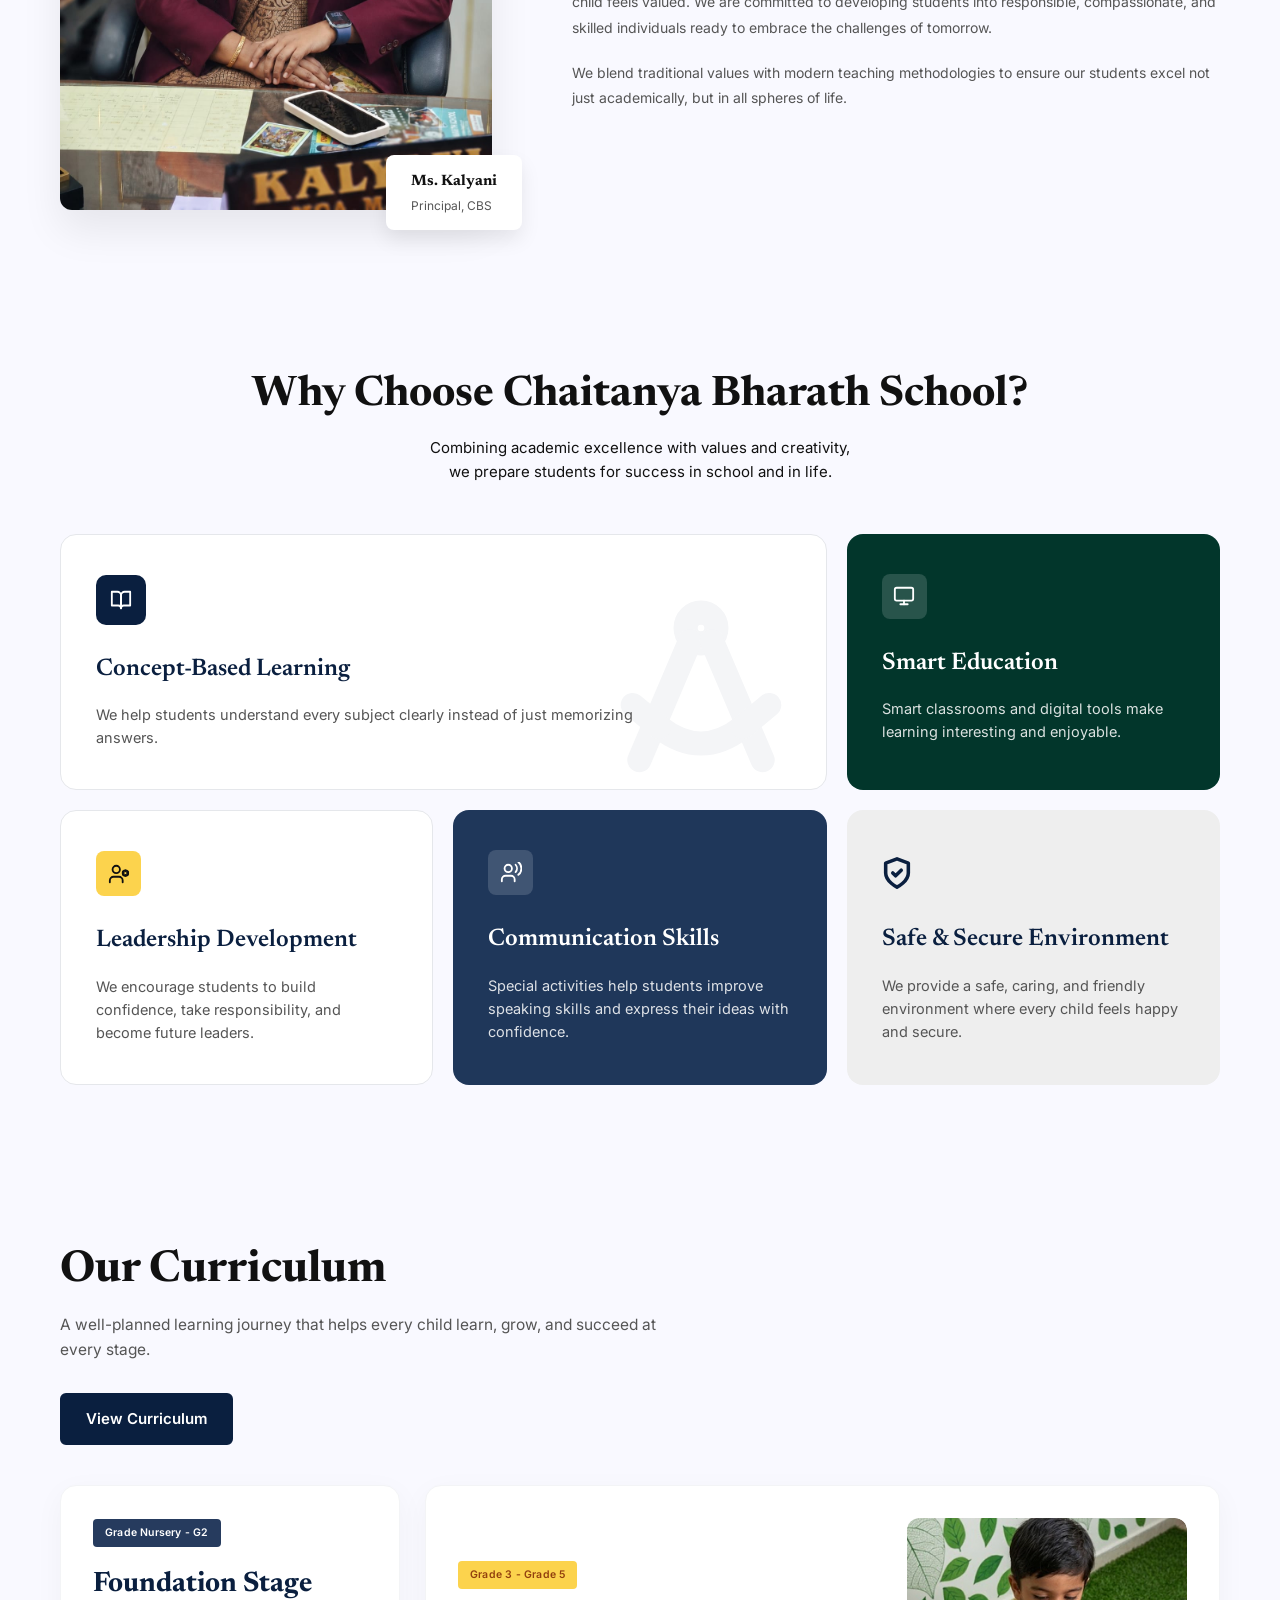
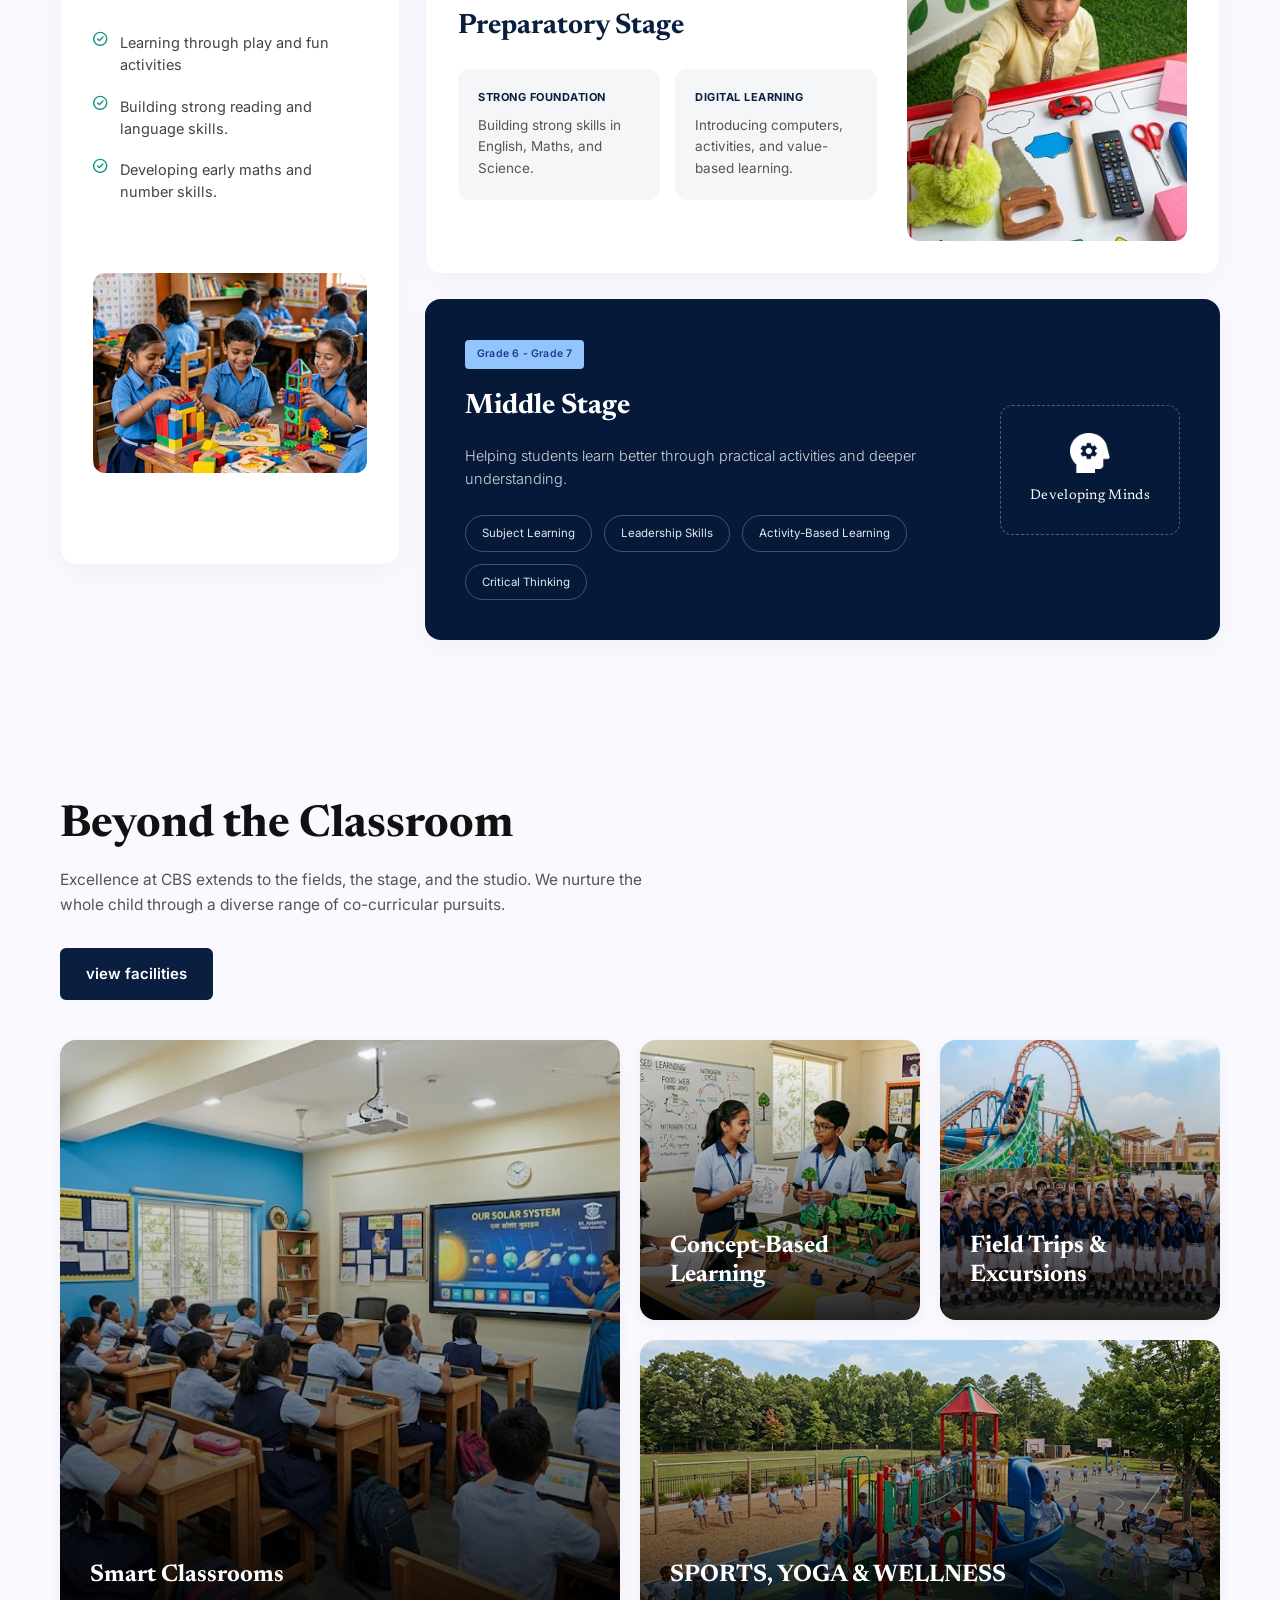
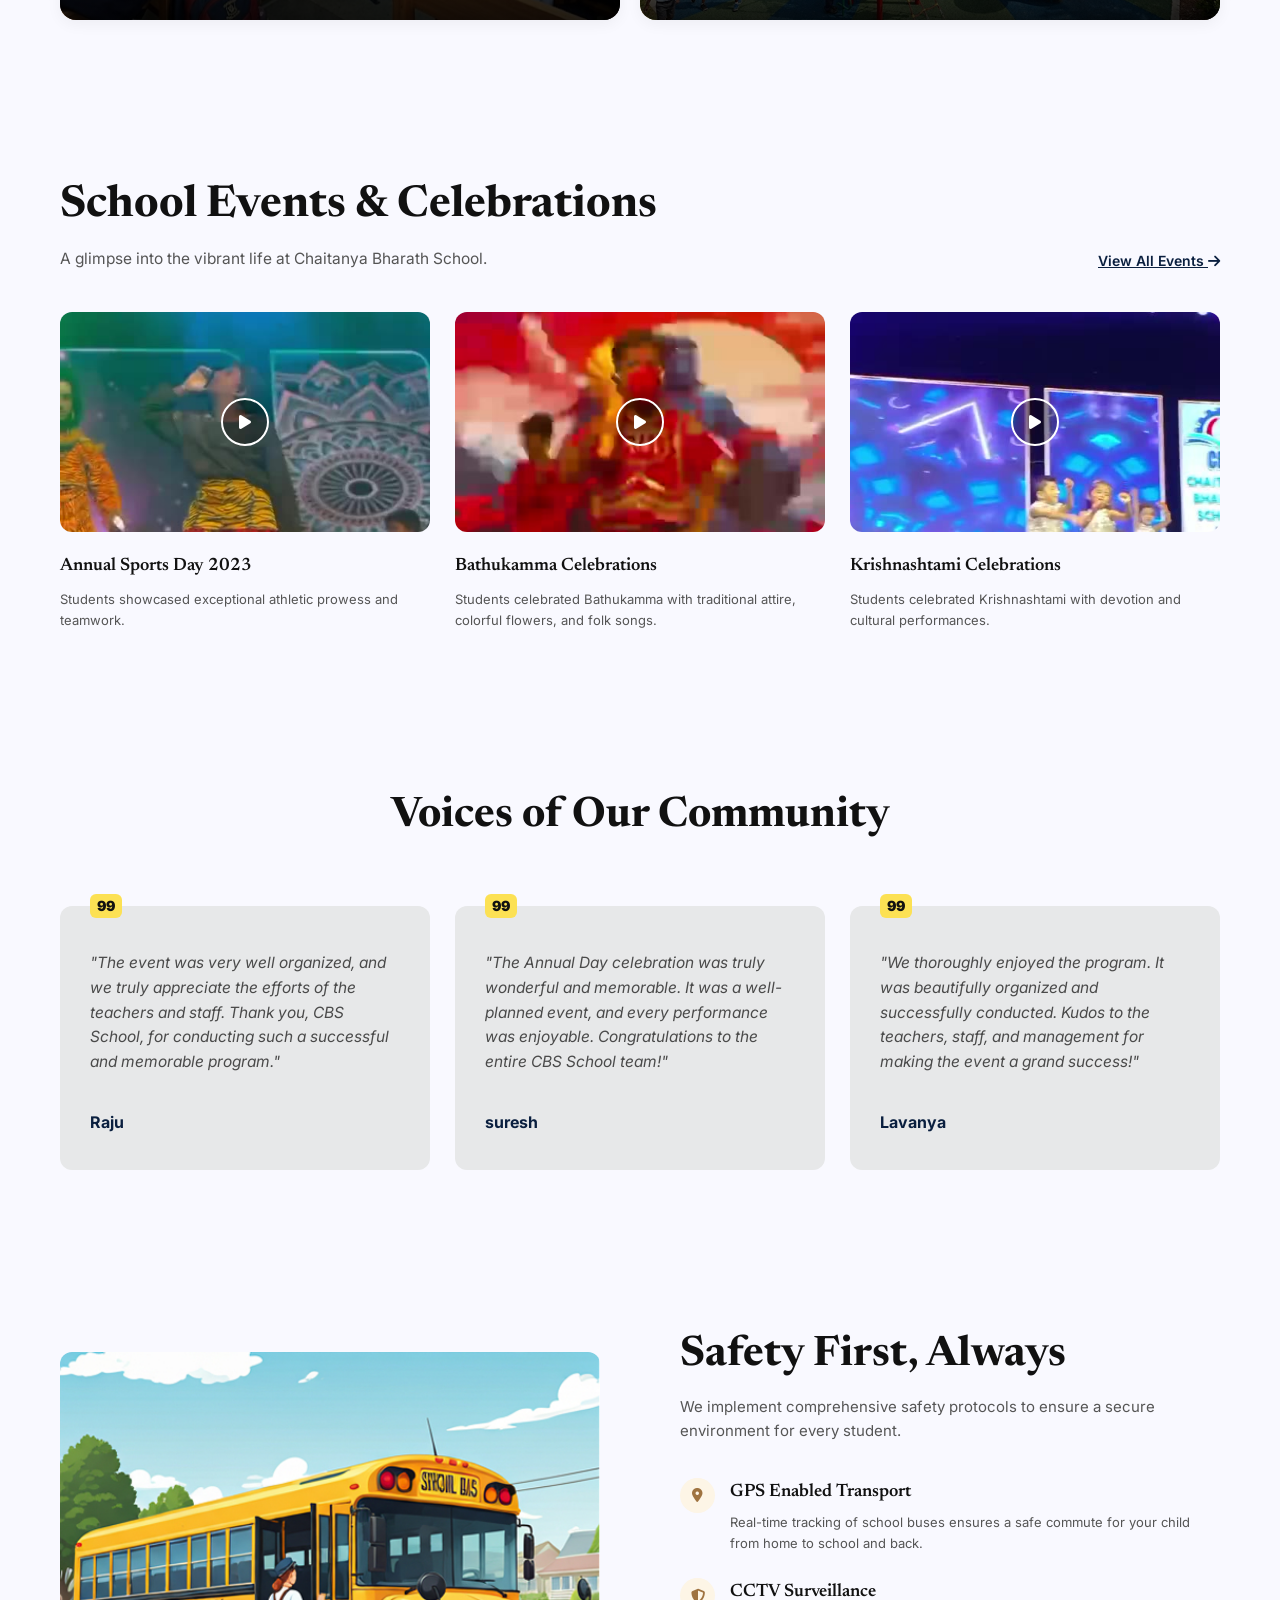
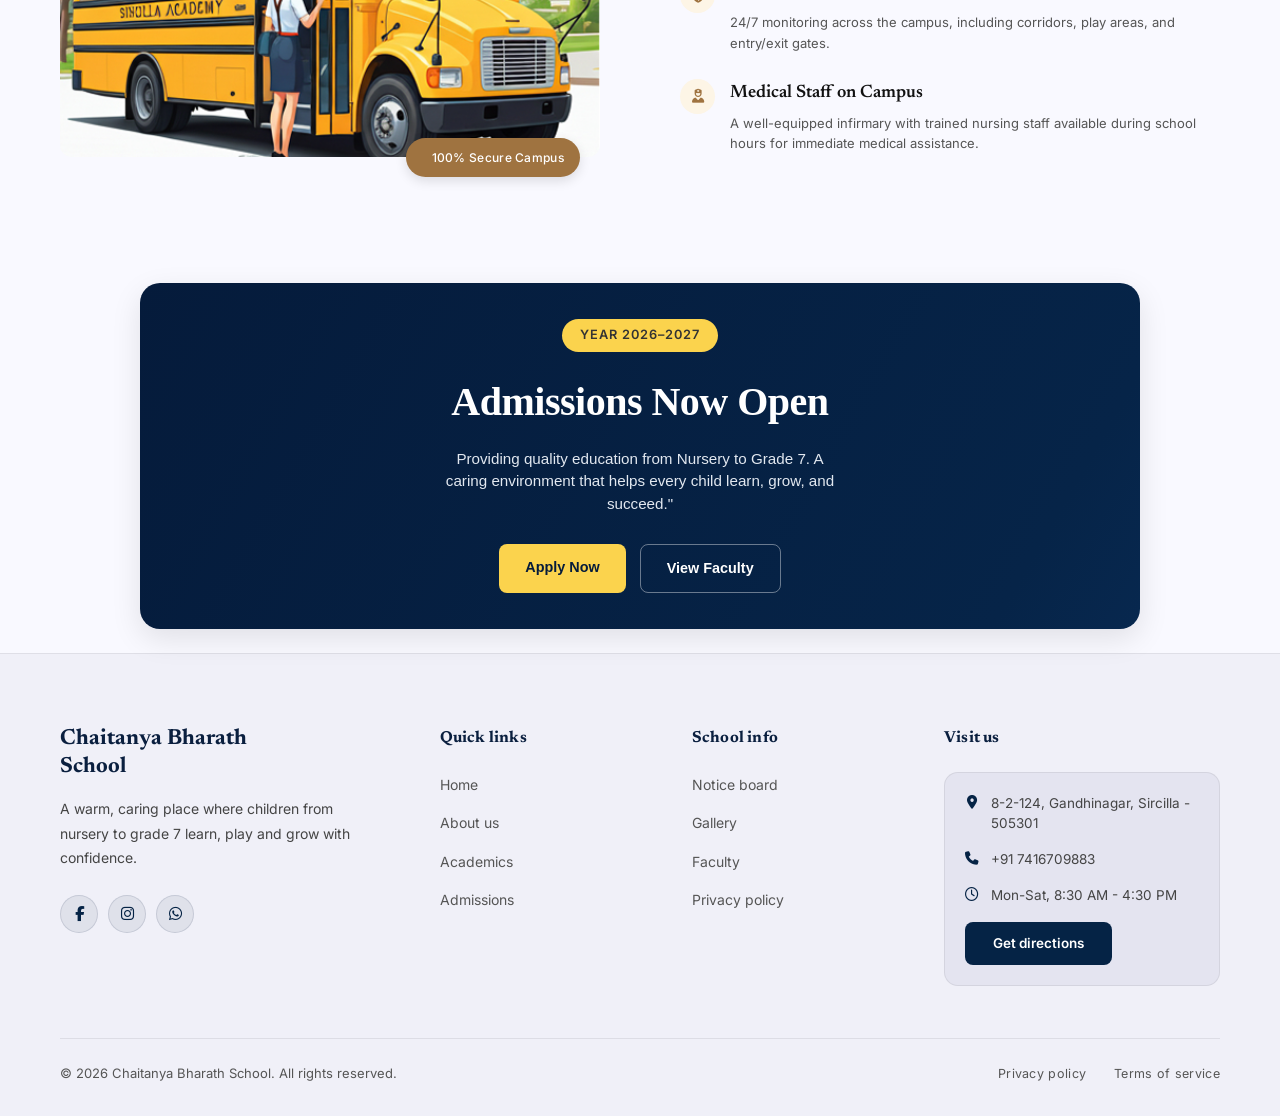
==== commit df0a3828: "Update announcement page and SEO tags" ====
--- a/index.html
+++ b/index.html
@@ -10,15 +10,14 @@
     <meta name="robots" content="index, follow, max-image-preview:large">
     <meta name="author" content="Chaitanya Bharath School">
 
-    <!-- NOTE: replace with your real live domain before publishing -->
-    <link rel="canonical" href="https://www.chaitanyabharathschool.com/">
+    <link rel="canonical" href="https://chaitanyabharathschool.com/">
 
     <!-- ============ OPEN GRAPH (Facebook / WhatsApp / LinkedIn) ============ -->
     <meta property="og:type" content="website">
     <meta property="og:title" content="Chaitanya Bharath School | Best School in Sircilla">
     <meta property="og:description" content="Admissions Open. Nursery to Grade 7. Smart Classrooms. Experienced Faculty. Holistic Learning.">
-    <meta property="og:image" content="https://www.chaitanyabharathschool.com/hero.jpeg">
-    <meta property="og:url" content="https://www.chaitanyabharathschool.com/">
+    <meta property="og:image" content="https://chaitanyabharathschool.com/actualhero.jpg">
+    <meta property="og:url" content="https://chaitanyabharathschool.com/">
     <meta property="og:site_name" content="Chaitanya Bharath School">
     <meta property="og:locale" content="en_IN">
 
@@ -26,7 +25,7 @@
     <meta name="twitter:card" content="summary_large_image">
     <meta name="twitter:title" content="Chaitanya Bharath School">
     <meta name="twitter:description" content="Best School in Sircilla providing quality education from Nursery to Grade 7.">
-    <meta name="twitter:image" content="https://www.chaitanyabharathschool.com/hero.jpeg">
+    <meta name="twitter:image" content="https://chaitanyabharathschool.com/actualhero.jpg">
 
     <!-- ============ GEO TAGS ============ -->
     <meta name="geo.region" content="IN-TG">
@@ -41,7 +40,7 @@
     <meta name="msapplication-TileColor" content="#0A1F44">
 
     <!-- ============ PERFORMANCE ============ -->
-    <link rel="preload" as="image" href="hero.jpeg">
+    <link rel="preload" as="image" href="actualhero.jpg">
     <link rel="dns-prefetch" href="//fonts.googleapis.com">
     <link rel="dns-prefetch" href="//fonts.gstatic.com">
     <link rel="manifest" href="/manifest.webmanifest">
@@ -64,9 +63,9 @@
       "@context": "https://schema.org",
       "@type": "School",
       "name": "Chaitanya Bharath School",
-      "url": "https://www.chaitanyabharathschool.com",
-      "logo": "https://www.chaitanyabharathschool.com/logo1.png",
-      "image": "https://www.chaitanyabharathschool.com/hero.jpeg",
+      "url": "https://chaitanyabharathschool.com",
+      "logo": "https://chaitanyabharathschool.com/logo1.png",
+      "image": "https://chaitanyabharathschool.com/actualhero.jpg",
       "description": "Chaitanya Bharath School provides quality education from Nursery to Grade 7 with smart classrooms, experienced teachers, sports, and holistic development in Sircilla, Telangana.",
       "telephone": "+91-7416709883",
       "email": "chaitanyabharathschool@gmail.com",
@@ -98,7 +97,7 @@
       "@context": "https://schema.org",
       "@type": "WebSite",
       "name": "Chaitanya Bharath School",
-      "url": "https://www.chaitanyabharathschool.com"
+      "url": "https://chaitanyabharathschool.com"
     }
     </script>
 
@@ -111,7 +110,7 @@
           "@type": "ListItem",
           "position": 1,
           "name": "Home",
-          "item": "https://www.chaitanyabharathschool.com/"
+          "item": "https://chaitanyabharathschool.com/"
         }
       ]
     }
@@ -156,7 +155,7 @@
                 <a href="gallery.html">Gallery</a>
                 <a href="faculty.html">Faculty</a>
                 <a href="announcement.html">Announcements</a>
-                <a href="contact.html" class="nav-cta nav-cta-mobile">Enquire Now</a>  <!-- ADD THIS LINE -->
+                <a href="contact.html" class="nav-cta nav-cta-mobile">Enquire Now</a>
 
             </nav>
     
@@ -173,7 +172,7 @@
         <div class="container">
             <!-- Mobile/Tablet: image block comes first -->
             <div class="hero-image-wrapper">
-                <img src="hero.jpeg" alt="Students learning in a smart classroom at Chaitanya Bharath School, Sircilla, Telangana" class="hero-img-main">
+                <img src="actualhero.jpg" alt="Students learning in a smart classroom at Chaitanya Bharath School, Sircilla, Telangana" class="hero-img-main">
                 <div class="floating-badge badge-top">
                     <div class="icon-circle icon-green"><i class="fa-solid fa-graduation-cap"></i></div>
                     <div class="badge-text">
@@ -304,7 +303,6 @@
     <section class="curriculum">
         <div class="container">
             
-            <!-- ADDED MISSING SECTION HEADER BASED ON IMAGE -->
             <div class="section-header-new">
                 <h2 class="section-title">Our Curriculum</h2>
                 <p class="section-subtitle">A well-planned learning journey that helps every child learn, grow, and succeed at every stage.</p>
--- a/css/homepage.css
+++ b/css/homepage.css
@@ -94,9 +94,9 @@
 .hero-desc { color: var(--text-muted); margin-bottom: 40px; font-size: 16px; line-height: 1.7; max-width: 90%; }
 .hero-actions { display: flex; gap: 20px; }
 
-.hero-image-wrapper { flex: 1; position: relative; display: flex; justify-content: flex-end; padding: 20px; order: 2; }
+.hero-image-wrapper { flex: 1; position: relative; display: flex; justify-content: flex-end; padding: 100px 20px 20px; order: 2; }
 .hero-content { order: 1; }
-.hero-img-main { width: 100%; aspect-ratio: 1 / 1; object-fit: cover; border-radius: 40px 200px 40px 200px; box-shadow: 0 20px 40px rgba(0,0,0,0.08); }
+.hero-img-main { width: 100%; aspect-ratio: 737 / 834; object-fit: cover; object-position: center top; border-radius: 40px 200px 40px 200px; box-shadow: 0 20px 40px rgba(0,0,0,0.08); }
 .floating-badge { position: absolute; background: var(--white); padding: 16px 24px; border-radius: 12px; border: 1px solid rgba(0,0,0,0.05); box-shadow: 0 15px 35px rgba(0,0,0,0.08); display: flex; align-items: center; gap: 15px; z-index: 2; font-family: var(--font-body); }
 .badge-text { display: flex; flex-direction: column; }
 .badge-text strong { color: var(--primary-dark); font-size: 14px; font-weight: 600; margin-bottom: 3px;}
@@ -420,13 +420,13 @@
         max-width: 480px;
         margin: 0 auto;
         justify-content: center;
-        padding: 50px 40px 30px;
+        padding: 100px 40px 30px;
         position: relative;
         box-sizing: border-box;
     }
     .hero-img-main {
-        /* Organic blob shape matching the reference */
-        border-radius: 50% 45% 55% 40% / 45% 55% 40% 50%;
+        /* Diagonal rounded shape matching the desktop style, scaled for mobile */
+        border-radius: 24px 130px 24px 130px;
         width: 100%;
         max-width: 360px;
         aspect-ratio: 1 / 1;
@@ -1132,7 +1132,7 @@
     }
 
     .hero-image-wrapper {
-        padding: 50px 20px 20px;
+        padding: 90px 20px 20px;
         width: 100%;
         max-width: 100%;
         overflow-x: clip;
